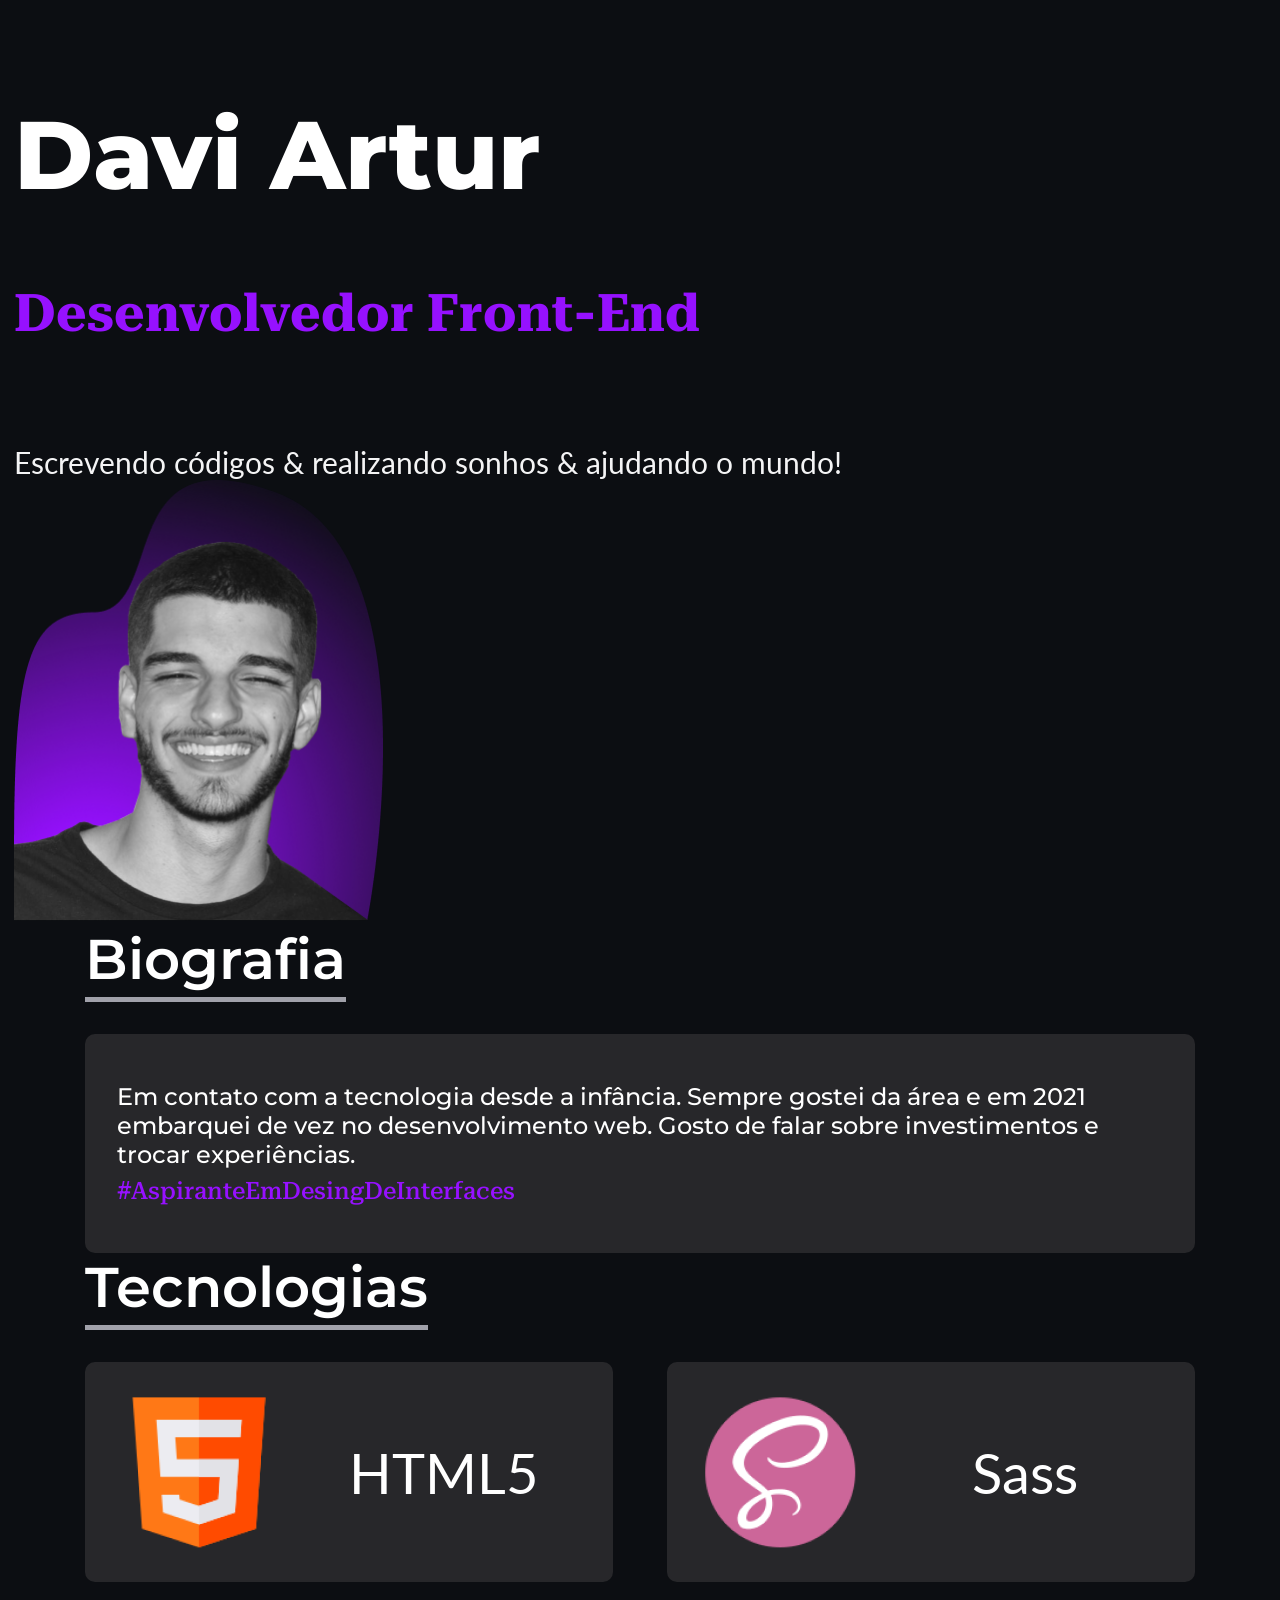
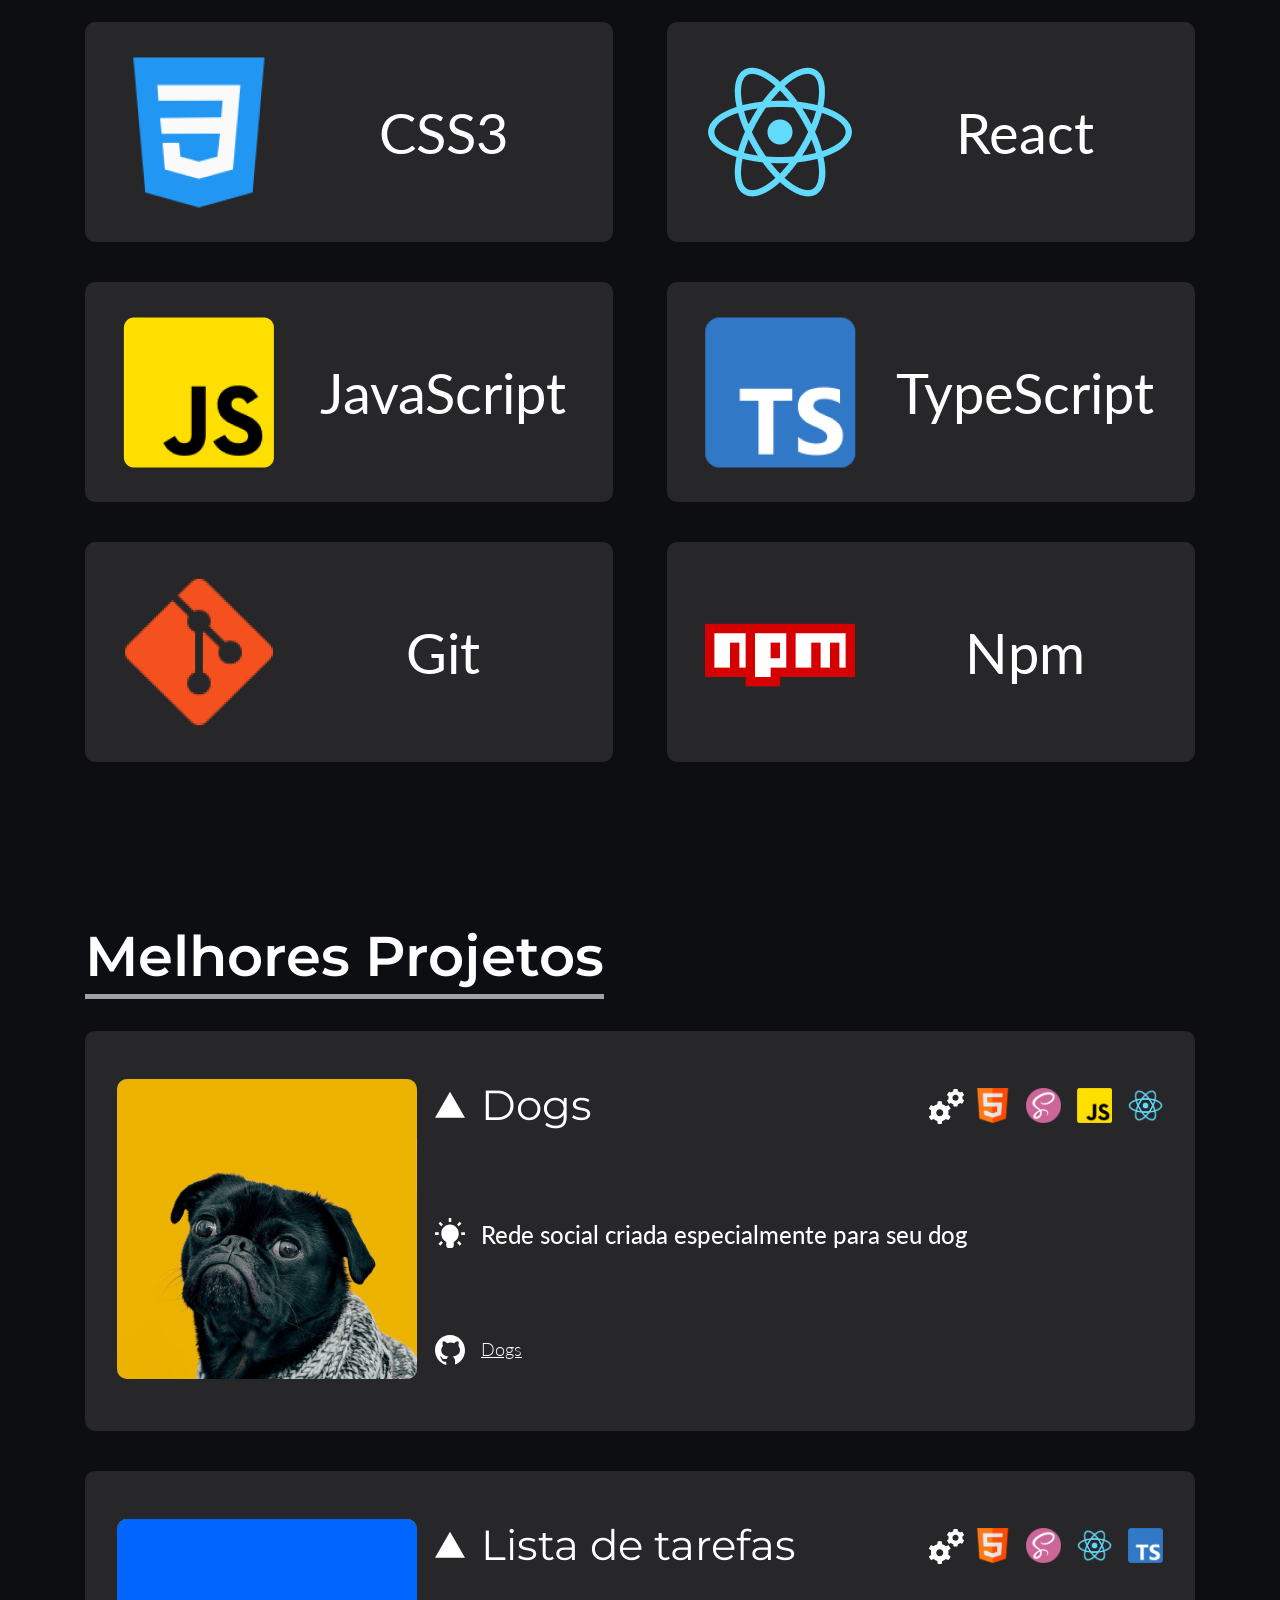
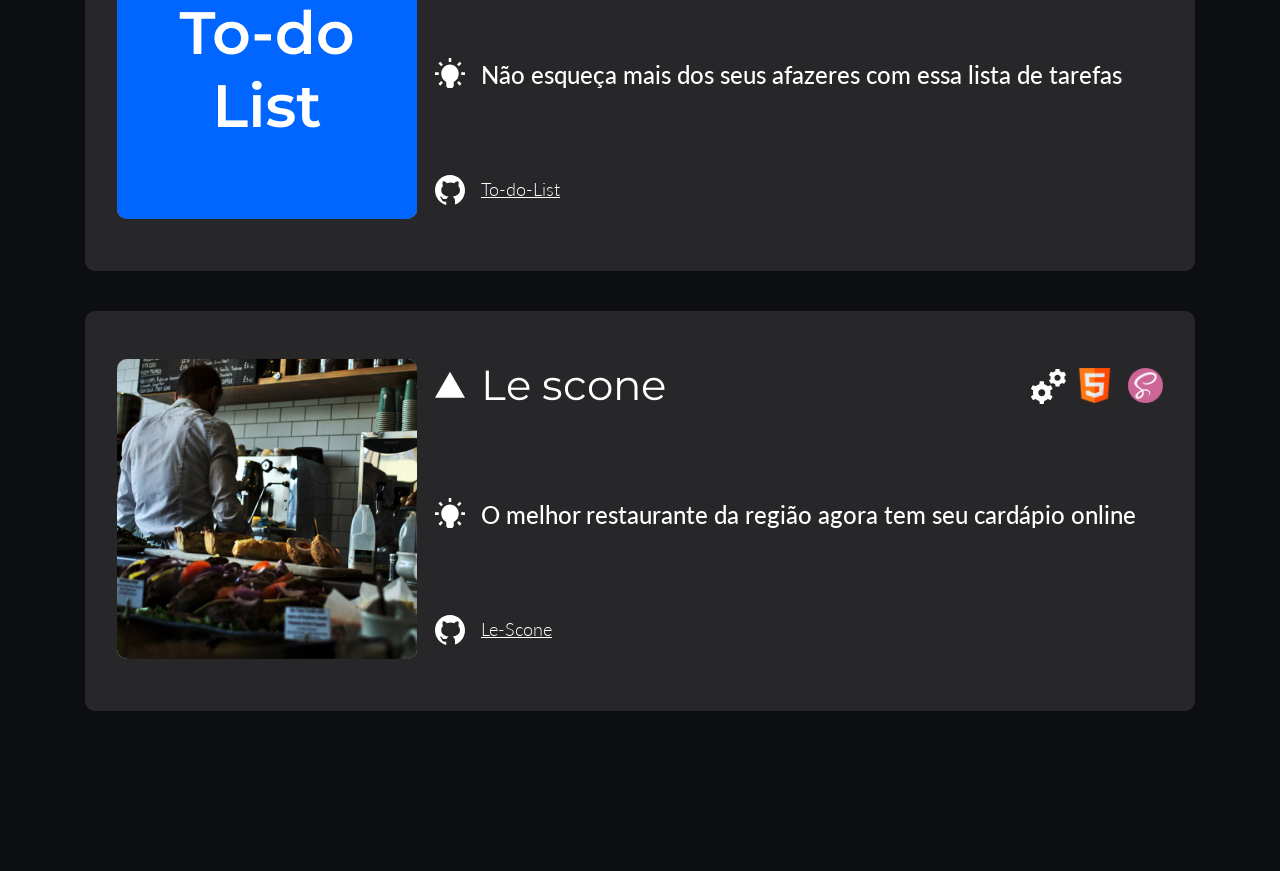
==== index.html @ c78d2d14 "styles.css" ====
<!DOCTYPE html>
<html lang="pt-br">

<head>
  <meta charset="UTF-8">
  <meta http-equiv="X-UA-Compatible" content="IE=edge">
  <meta name="viewport" content="width=device-width, initial-scale=1.0">
  <link rel="stylesheet" href="./sass/styles.css">
  <title>Davi Artur</title>
</head>

<body>
  <header>
    <section class="header__containerIntroduction" tabindex="1">
      <h1>Davi Artur</h1>
      <h2>Desenvolvedor Front-End</h2>
      <p>Escrevendo códigos & realizando sonhos & ajudando o mundo!</p>
    </section>

    <section class="header__photoDavi">
      <img src="./assets/fotoDavi.png" alt="Foto do Davi sorrindo, parece estar feliz.">
    </section>
  </header>

  <main>
    <section tabindex="1" class="biography__container">
      <h3 class="subtitle">Biografia</h3>

      <section class="biography__subContainer">
        <p>Em contato com a tecnologia desde a infância. Sempre gostei da área e em 2021 embarquei de vez no desenvolvimento web. Gosto de falar sobre investimentos e trocar experiências.</p>
        <strong>AspiranteEmDesingDeInterfaces</strong>
      </section>

    </section>

    <section class="technology__container">
      <h3 class="subtitle">Tecnologias</h3>

      <section class="tecnology__subContainer">
        <div class="technology__containerTechnology">
          <img src="assets/logosTecnologia/logoHtml.png" alt="">
          <p>HTML5</p>
        </div>

        <div class="technology__containerTechnology">
          <img src="assets/logosTecnologia/logoSass.png" alt="">
          <p>Sass</p>
        </div>

        <div class="technology__containerTechnology">
          <img src="assets/logosTecnologia/logoCss.png" alt="">
          <p>CSS3</p>
        </div>

        <div class="technology__containerTechnology">
          <img src="assets/logosTecnologia/logoReact.png" alt="">
          <p>React</p>
        </div>

        <div class="technology__containerTechnology">
          <img src="assets/logosTecnologia/logoJavaScript.png" alt="">
          <p>JavaScript</p>
        </div>

        <div class="technology__containerTechnology">
          <img src="assets/logosTecnologia/logoTypeScript.png" alt="">
          <p>TypeScript</p>
        </div>

        <div class="technology__containerTechnology">
          <img src="assets/logosTecnologia/logoGit.png" alt="">
          <p>Git</p>
        </div>

        <div class="technology__containerTechnology">
          <img src="assets/logosTecnologia/logoNpm.png" alt="">
          <p>Npm</p>
        </div>
      </section>
    </section>

    <section class="projects__container">
      <h3 class="subtitle">Melhores Projetos</h3>

      <section class="projects__subcontainer">
        <section class="projects__containerData">
          <div>
            <img src="assets/logosProjects/logoDogs.jpg" alt="Foto de um cachorro preto com uma roupa para o frio">
          </div>
          
          <section class="projects__containerInfo">
            
            <div class="projects__containerTitle_Gears">
              <h4 class="projects__subtitle">Dogs</h4>
              <div class="projects__projectsIcons position">
                <p> </p>
                <img src="./assets/logosTecnologia/logoHtml.png" alt="Logo do HTML5" class="position">
                <img src="./assets/logosTecnologia/logoSass.png" alt="Logo do Sass">
                <img src="./assets/logosTecnologia/logoJavaScript.png" alt="Logo do JavaScript">
                <img src="./assets/logosTecnologia/logoReact.png" alt="Logo do React">
              </div>
            </div>

            <p class="projects__ideia">Rede social criada especialmente para seu dog</p>

            <a href="" class="projects__gitLInk">Dogs</a>
          </section>
        </section>

        <section class="projects__containerData">
          <div>
            <img src="assets/logosProjects/LogoToDo.jpg" alt="">
          </div>
          
          <section class="projects__containerInfo">

              <div class="projects__containerTitle_Gears">
                <h4 class="projects__subtitle">Lista de tarefas</h4>
                <div class="projects__projectsIcons position">
                  <p> </p>
                  <img src="./assets/logosTecnologia/logoHtml.png" alt="Logo do HTML5" class="position">
                  <img src="./assets/logosTecnologia/logoSass.png" alt="Logo do Sass">
                  <img src="./assets/logosTecnologia/logoReact.png" alt="Logo do React">
                  <img src="./assets/logosTecnologia/logoTypeScript.png" alt="Logo do TypeScript">
                </div>
              </div>

              <p class="projects__ideia">Não esqueça mais dos seus afazeres com essa lista de tarefas</p>

              <a href="" class="projects__gitLInk">To-do-List</a>
            </section>
          </section>

          <section class="projects__containerData">
            <div>
              <img src="assets/logosProjects/logoLeScone.jpg" alt="Foto de um cachorro preto com uma roupa para o frio">
            </div>
            
            <section class="projects__containerInfo">
              
              <div class="projects__containerTitle_Gears">
                <h4 class="projects__subtitle">Le scone</h4>
                <div class="projects__projectsIcons position">
                  <p> </p>
                  <img src="./assets/logosTecnologia/logoHtml.png" alt="Logo do HTML5">
                  <img src="./assets/logosTecnologia/logoSass.png" alt="Logo do Sass">
                </div>
              </div>
  
              <p class="projects__ideia">O melhor restaurante da região agora tem seu cardápio online</p>
  
              <a href="" class="projects__gitLInk">Le-Scone</a>
            </section>
          </section>
        </section>
      </section>
    </section>
  </main>

  <footer>
    
  </footer>
</body>

</html>
---- sass/styles.css ----
@import './reset.css';
@import url("https://fonts.googleapis.com/css2?family=Lato:wght@400&family=Montserrat:ital,wght@0,400;0,500;0,600;0,900;1,500&family=Roboto+Serif:ital,opsz,wght@1,8..144,500&display=swap");
.technology__containerTechnology, .projects__containerData, .biography__subContainer {
  background-color: #27272A;
  border-radius: 10px;
  color: #fff;
}

.subtitle {
  display: inline-flex;
  border-bottom: 5px solid #A1A1AA;
  font-family: "Montserrat", sans-serif;
  font-weight: 600;
  font-size: 3.5rem;
  margin-bottom: 2rem;
  padding-bottom: 0.25rem;
}
@media only screen and (max-width: 480px) {
  .subtitle {
    font-size: 2rem;
  }
}

body {
  background: #0C0E12;
}

header {
  display: black;
  justify-content: space-between;
  margin: auto;
  margin-top: 6rem;
  max-width: 78.25rem;
  min-height: 70vh;
}
header .header__containerIntroduction h1 {
  font-size: 96px;
  font-family: "Montserrat", sans-serif;
  font-weight: 800;
  margin-top: 4rem;
}
@media only screen and (max-width: 980px) {
  header .header__containerIntroduction h1 {
    font-size: 84px;
  }
}
@media only screen and (max-width: 640px) {
  header .header__containerIntroduction h1 {
    font-size: 68px;
  }
}
@media only screen and (max-width: 480px) {
  header .header__containerIntroduction h1 {
    font-size: 48px;
  }
}
header .header__containerIntroduction h2 {
  color: #9611FF;
  font-family: "Roboto Serif", serif;
  font-size: 52px;
  margin-top: 4.375rem;
}
@media only screen and (max-width: 980px) {
  header .header__containerIntroduction h2 {
    font-size: 46px;
  }
}
@media only screen and (max-width: 640px) {
  header .header__containerIntroduction h2 {
    font-size: 34px;
  }
}
@media only screen and (max-width: 480px) {
  header .header__containerIntroduction h2 {
    font-size: 24px;
  }
}
header .header__containerIntroduction p {
  color: #F4F4F5;
  font-family: "Lato", sans-serif;
  font-size: 30px;
  margin-top: 6.25rem;
}
@media only screen and (max-width: 980px) {
  header .header__containerIntroduction p {
    font-size: 26px;
  }
}
@media only screen and (max-width: 480px) {
  header .header__containerIntroduction p {
    display: none;
  }
}
header .header__photoDavi img {
  max-height: 441.05px;
  max-width: 370px;
}
@media only screen and (max-width: 480px) {
  header .header__photoDavi img {
    width: 80%;
  }
}

main {
  display: flex;
  flex-flow: column wrap;
  margin: auto;
  max-width: 1110px;
}
@media only screen and (max-width: 480px) {
  main .biography__container {
    align-items: center;
    display: flex;
    flex-flow: column nowrap;
    justify-content: center;
    width: 100%;
  }
}
main .biography__subContainer {
  padding: 3rem 2rem;
  margin-bottom: 7.5rem;
  width: 100%;
  margin: 0;
}
@media only screen and (max-width: 980px) {
  main .biography__subContainer {
    width: 20rem;
    padding: 1rem 1rem;
  }
}
@media only screen and (max-width: 480px) {
  main .biography__subContainer {
    margin-bottom: 40px;
    width: 80%;
  }
}
main .biography__subContainer p {
  font-family: "Montserrat", sans-serif;
  font-weight: 500;
  font-size: 1.5rem;
  padding-bottom: 0.5rem;
}
@media only screen and (max-width: 980px) {
  main .biography__subContainer p {
    word-break: keep-all;
    font-size: 1.3rem;
  }
}
@media only screen and (max-width: 640px) {
  main .biography__subContainer p {
    font-size: 1rem;
  }
}
main .biography__subContainer strong {
  color: #9611FF;
  font-family: "Roboto Serif", serif;
  font-size: 1.5rem;
  font-weight: 500;
}
main .biography__subContainer strong::before {
  content: "#";
}
@media only screen and (max-width: 980px) {
  main .biography__subContainer strong {
    font-size: 1.3rem;
  }
}
@media only screen and (max-width: 640px) {
  main .biography__subContainer strong {
    font-size: 1rem;
  }
}
@media only screen and (max-width: 480px) {
  main .biography__subContainer strong {
    font-size: 12px;
  }
}
main .technology__container {
  margin-bottom: 7.5rem;
}
main .technology__container h3 {
  display: inline-flex;
}
@media only screen and (max-width: 1100px) {
  main .technology__container {
    text-align: center;
  }
}
@media only screen and (max-width: 480px) {
  main .technology__container {
    width: 100%;
  }
}
main .tecnology__subContainer {
  display: flex;
  flex-flow: row wrap;
  justify-content: space-between;
  text-align: center;
}
@media only screen and (max-width: 1100px) {
  main .tecnology__subContainer {
    align-items: center;
    display: flex;
    flex-flow: column nowrap;
    justify-content: center;
    text-align: center;
  }
}
main .tecnology__subContainer div {
  align-items: center;
  display: flex;
  flex-flow: row nowrap;
  height: 13.75rem;
  justify-content: space-evenly;
  margin-bottom: 2.5rem;
  max-width: 33rem;
  width: 50%;
}
@media only screen and (max-width: 980px) {
  main .tecnology__subContainer div {
    width: 80%;
  }
}
@media only screen and (max-width: 640px) {
  main .tecnology__subContainer div {
    font-size: 34px;
  }
}
@media only screen and (max-width: 480px) {
  main .tecnology__subContainer div {
    flex-flow: column nowrap;
  }
}
@media only screen and (max-width: 640px) {
  main .tecnology__subContainer div img {
    padding-bottom: 0.5rem;
    width: 120px;
  }
}
main .tecnology__subContainer div p {
  font-family: "Lato", sans-serif;
  font-size: 3.5rem;
  font-weight: 400;
  width: 50%;
}
@media only screen and (max-width: 980px) {
  main .tecnology__subContainer div p {
    width: auto;
    font-size: 46px;
  }
}
@media only screen and (max-width: 640px) {
  main .tecnology__subContainer div p {
    font-size: 34px;
  }
}
@media only screen and (max-width: 480px) {
  main .tecnology__subContainer div p {
    font-size: 26px;
  }
}
main .tecnology__subContainer div:nth-child(odd) {
  margin-right: 1rem;
}
@media only screen and (max-width: 1100px) {
  main .tecnology__subContainer div:nth-child(odd) {
    margin-right: 0;
  }
}

.projects__container {
  margin-bottom: 7.5rem;
}
@media only screen and (max-width: 1100px) {
  .projects__container {
    display: none;
  }
}
@media only screen and (max-width: 480px) {
  .projects__container {
    display: none;
  }
}
@media only screen and (max-width: 980px) {
  .projects__container {
    text-align: center;
    padding: 0 1rem;
  }
}

.projects__containerData {
  display: flex;
  margin-bottom: 2.5rem;
  padding: 3rem 2rem;
}
.projects__containerData img {
  border-radius: 10px;
}
.projects__containerData .projects__containerInfo {
  align-items: left;
  display: flex;
  flex-flow: column nowrap;
  justify-content: space-between;
  padding: 0 0 1.2rem 0;
  max-height: 300px;
}
.projects__containerData .projects__containerInfo .projects__containerTitle_Gears {
  align-items: center;
  display: flex;
  flex-flow: row nowrap;
  justify-content: space-between;
}
@media only screen and (max-width: 980px) {
  .projects__containerData .projects__containerInfo .projects__containerTitle_Gears {
    align-items: flex-start;
    flex-flow: column nowrap;
  }
}
.projects__containerData .projects__containerInfo .projects__projectsIcons {
  display: flex;
  align-items: center;
}
.projects__containerData section {
  margin-left: 3rem;
  width: 100%;
}
.projects__containerData section h4 {
  font-family: "Montserrat", sans-serif;
  font-weight: 400;
  font-size: 2.65rem;
  padding-left: 1rem;
  position: relative;
}
@media only screen and (max-width: 980px) {
  .projects__containerData section h4 {
    padding-bottom: 1.2rem;
  }
}
.projects__containerData section h4::before {
  content: "";
  background-image: url("../assets/icons/Polygon.svg");
  height: 30px;
  left: -30px;
  position: absolute;
  top: 11px;
  width: 30px;
  z-index: 20;
}
.projects__containerData section .projects__projectsIcons {
  position: relative;
}
.projects__containerData section .projects__projectsIcons img {
  border-radius: 0;
  margin-left: 1rem;
  width: 35px;
}
.projects__containerData section .projects__ideia {
  font-family: "Lato", sans-serif;
  font-size: 1.5rem;
  font-weight: 500;
  padding-left: 1rem;
  position: relative;
}
.projects__containerData section .projects__ideia::after {
  content: "";
  background-image: url("../assets/icons/Lampada.svg");
  height: 30px;
  left: -30px;
  position: absolute;
  top: -2px;
  width: 30px;
  z-index: 20;
}
.projects__containerData section .projects__gitLInk {
  font-family: "Lato", sans-serif;
  font-size: 1.1rem;
  font-weight: 300;
  padding-left: 1rem;
  position: relative;
}
.projects__containerData section .projects__gitLInk::after {
  content: "";
  background-image: url("../assets/icons/GitHUb.svg");
  height: 30px;
  left: -30px;
  position: absolute;
  top: -4px;
  width: 30px;
  z-index: 20;
}

.position {
  position: relative;
}
.position ::after {
  content: "";
  background-image: url("../assets/icons/Engrenagem.svg");
  height: 35px;
  left: -30px;
  position: absolute;
  top: 1px;
  width: 35px;
  z-index: 20;
}

footer {
  display: none;
  background-color: #27272A;
  height: 12rem;
  width: 100%;
}

/*# sourceMappingURL=styles.css.map */
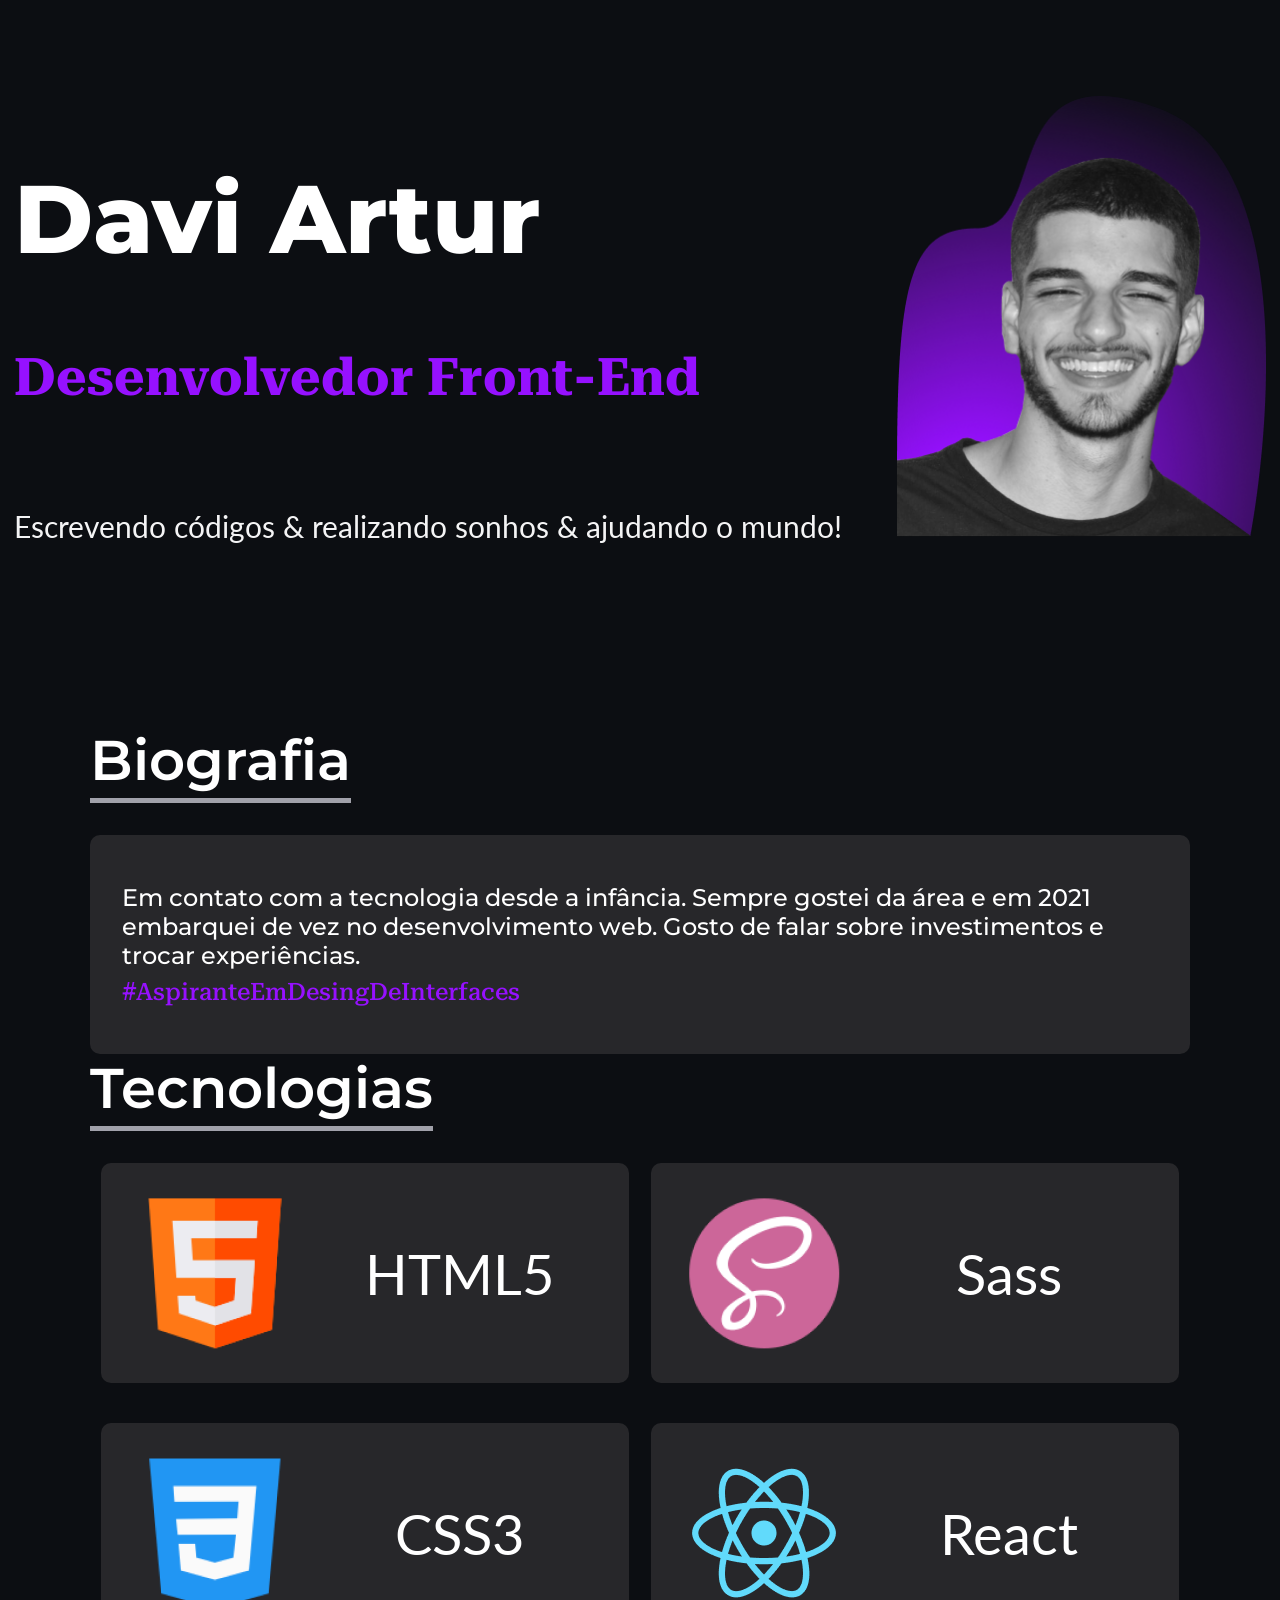
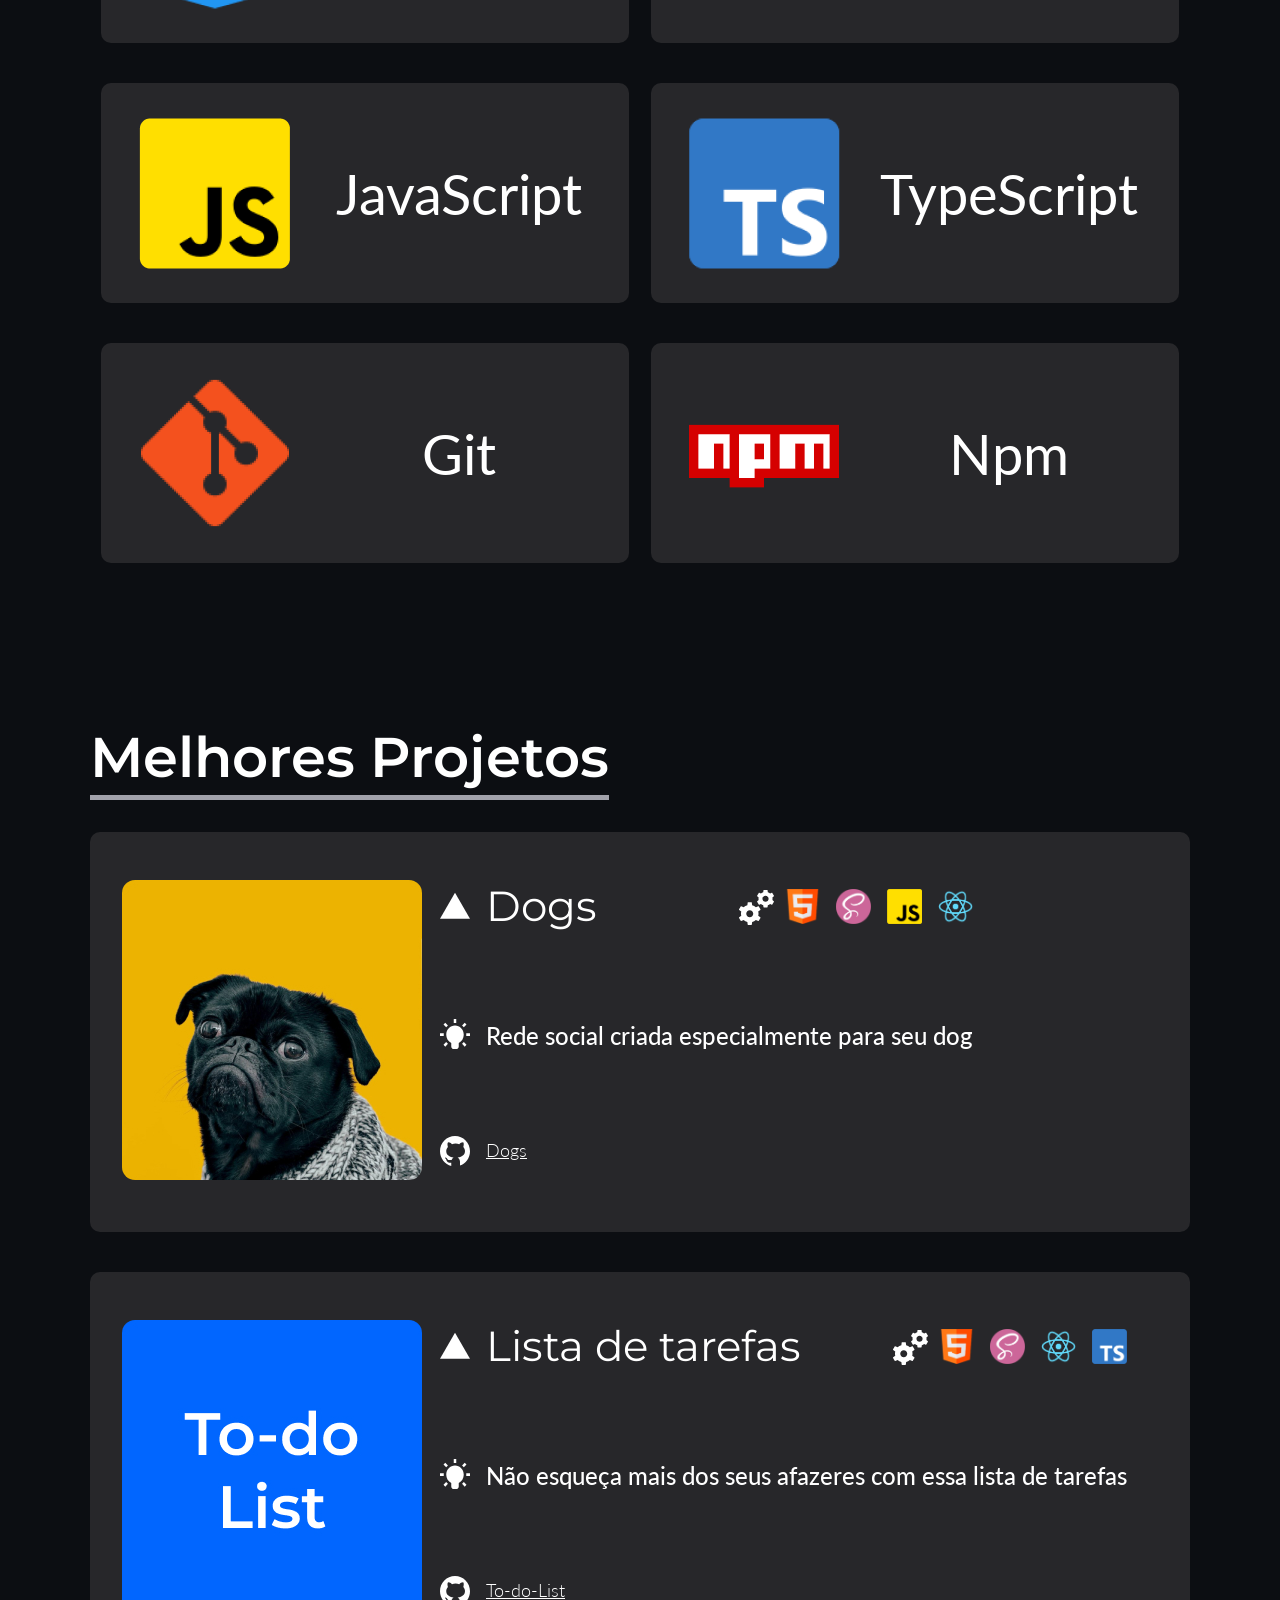
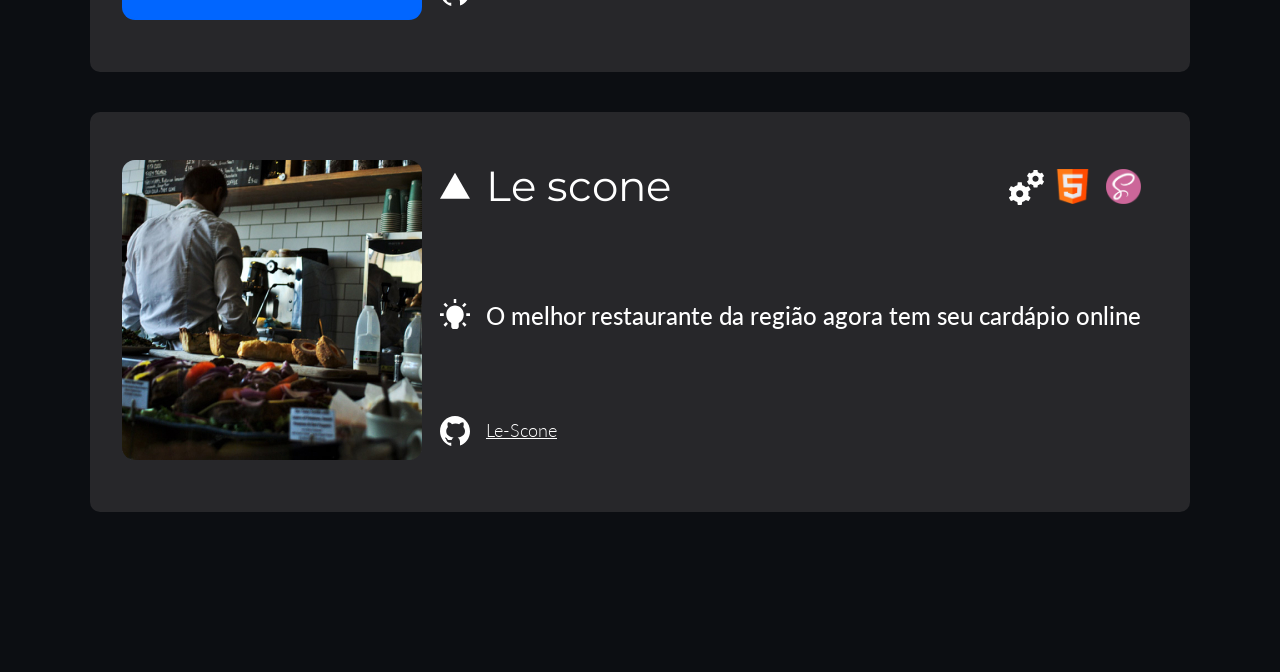
==== commit 8084cf37: "styles.css" ====
--- a/index.html
+++ b/index.html
@@ -85,7 +85,7 @@
       <section class="projects__subcontainer">
         <section class="projects__containerData">
           <div>
-            <img src="assets/logosProjects/logoDogs.jpg" alt="Foto de um cachorro preto com uma roupa para o frio">
+            <img src="assets/logosProjects/logoDogs.jpg" alt="Foto de um cachorro preto com uma roupa para o frio" class="projects__photoProject">
           </div>
           
           <section class="projects__containerInfo">
@@ -101,6 +101,14 @@
               </div>
             </div>
 
+            <div class="projects__projectsIconsMedia position">
+              <p> </p>
+              <img src="./assets/logosTecnologia/logoHtml.png" alt="Logo do HTML5" class="position">
+              <img src="./assets/logosTecnologia/logoSass.png" alt="Logo do Sass">
+              <img src="./assets/logosTecnologia/logoJavaScript.png" alt="Logo do JavaScript">
+              <img src="./assets/logosTecnologia/logoReact.png" alt="Logo do React">
+            </div>
+
             <p class="projects__ideia">Rede social criada especialmente para seu dog</p>
 
             <a href="" class="projects__gitLInk">Dogs</a>
@@ -109,7 +117,7 @@
 
         <section class="projects__containerData">
           <div>
-            <img src="assets/logosProjects/LogoToDo.jpg" alt="">
+            <img src="assets/logosProjects/LogoToDo.jpg" class="projects__photoProject" alt="">
           </div>
           
           <section class="projects__containerInfo">
@@ -125,6 +133,14 @@
                 </div>
               </div>
 
+              <div class="projects__projectsIconsMedia position">
+                <p> </p>
+                <img src="./assets/logosTecnologia/logoHtml.png" alt="Logo do HTML5" class="position">
+                <img src="./assets/logosTecnologia/logoSass.png" alt="Logo do Sass">
+                <img src="./assets/logosTecnologia/logoReact.png" alt="Logo do React">
+                <img src="./assets/logosTecnologia/logoTypeScript.png" alt="Logo do TypeScript">
+              </div>
+
               <p class="projects__ideia">Não esqueça mais dos seus afazeres com essa lista de tarefas</p>
 
               <a href="" class="projects__gitLInk">To-do-List</a>
@@ -133,7 +149,7 @@
 
           <section class="projects__containerData">
             <div>
-              <img src="assets/logosProjects/logoLeScone.jpg" alt="Foto de um cachorro preto com uma roupa para o frio">
+              <img src="assets/logosProjects/logoLeScone.jpg" alt="Foto de um cachorro preto com uma roupa para o frio" class="projects__photoProject">
             </div>
             
             <section class="projects__containerInfo">
@@ -145,6 +161,12 @@
                   <img src="./assets/logosTecnologia/logoHtml.png" alt="Logo do HTML5">
                   <img src="./assets/logosTecnologia/logoSass.png" alt="Logo do Sass">
                 </div>
+              </div>
+
+              <div class="projects__projectsIconsMedia position">
+                <p> </p>
+                <img src="./assets/logosTecnologia/logoHtml.png" alt="Logo do HTML5">
+                <img src="./assets/logosTecnologia/logoSass.png" alt="Logo do Sass">
               </div>
   
               <p class="projects__ideia">O melhor restaurante da região agora tem seu cardápio online</p>
--- a/sass/styles.css
+++ b/sass/styles.css
@@ -15,7 +15,7 @@
   margin-bottom: 2rem;
   padding-bottom: 0.25rem;
 }
-@media only screen and (max-width: 480px) {
+@media only screen and (max-width: 490px) {
   .subtitle {
     font-size: 2rem;
   }
@@ -26,7 +26,7 @@
 }
 
 header {
-  display: black;
+  display: flex;
   justify-content: space-between;
   margin: auto;
   margin-top: 6rem;
@@ -49,7 +49,7 @@
     font-size: 68px;
   }
 }
-@media only screen and (max-width: 480px) {
+@media only screen and (max-width: 490px) {
   header .header__containerIntroduction h1 {
     font-size: 48px;
   }
@@ -70,7 +70,7 @@
     font-size: 34px;
   }
 }
-@media only screen and (max-width: 480px) {
+@media only screen and (max-width: 490px) {
   header .header__containerIntroduction h2 {
     font-size: 24px;
   }
@@ -86,7 +86,7 @@
     font-size: 26px;
   }
 }
-@media only screen and (max-width: 480px) {
+@media only screen and (max-width: 490px) {
   header .header__containerIntroduction p {
     display: none;
   }
@@ -95,9 +95,9 @@
   max-height: 441.05px;
   max-width: 370px;
 }
-@media only screen and (max-width: 480px) {
+@media only screen and (max-width: 490px) {
   header .header__photoDavi img {
-    width: 80%;
+    width: 90%;
   }
 }
 
@@ -105,9 +105,17 @@
   display: flex;
   flex-flow: column wrap;
   margin: auto;
-  max-width: 1110px;
-}
-@media only screen and (max-width: 480px) {
+  max-width: 1100px;
+}
+@media only screen and (max-width: 980px) {
+  main .biography__container {
+    display: flex;
+    align-items: center;
+    flex-flow: column nowrap;
+    justify-content: center;
+  }
+}
+@media only screen and (max-width: 490px) {
   main .biography__container {
     align-items: center;
     display: flex;
@@ -122,13 +130,12 @@
   width: 100%;
   margin: 0;
 }
-@media only screen and (max-width: 980px) {
+@media only screen and (max-width: 1100px) {
   main .biography__subContainer {
-    width: 20rem;
     padding: 1rem 1rem;
   }
 }
-@media only screen and (max-width: 480px) {
+@media only screen and (max-width: 490px) {
   main .biography__subContainer {
     margin-bottom: 40px;
     width: 80%;
@@ -170,7 +177,7 @@
     font-size: 1rem;
   }
 }
-@media only screen and (max-width: 480px) {
+@media only screen and (max-width: 490px) {
   main .biography__subContainer strong {
     font-size: 12px;
   }
@@ -186,22 +193,26 @@
     text-align: center;
   }
 }
-@media only screen and (max-width: 480px) {
+@media only screen and (max-width: 490px) {
   main .technology__container {
+    margin-bottom: 3rem;
     width: 100%;
   }
 }
 main .tecnology__subContainer {
-  display: flex;
+  display: grid;
+  grid-template-columns: 1fr 1fr;
   flex-flow: row wrap;
   justify-content: space-between;
+  place-items: center;
   text-align: center;
 }
-@media only screen and (max-width: 1100px) {
+@media only screen and (max-width: 640px) {
   main .tecnology__subContainer {
     align-items: center;
     display: flex;
     flex-flow: column nowrap;
+    gap: 1rem;
     justify-content: center;
     text-align: center;
   }
@@ -214,10 +225,16 @@
   justify-content: space-evenly;
   margin-bottom: 2.5rem;
   max-width: 33rem;
-  width: 50%;
-}
-@media only screen and (max-width: 980px) {
+  width: 100%;
+}
+@media only screen and (max-width: 1100px) {
   main .tecnology__subContainer div {
+    width: 90%;
+  }
+}
+@media only screen and (max-width: 980px) {
+  main .tecnology__subContainer div {
+    flex-flow: column nowrap;
     width: 80%;
   }
 }
@@ -226,9 +243,18 @@
     font-size: 34px;
   }
 }
-@media only screen and (max-width: 480px) {
+@media only screen and (max-width: 490px) {
   main .tecnology__subContainer div {
     flex-flow: column nowrap;
+  }
+}
+main .tecnology__subContainer div img {
+  max-width: 300px;
+}
+@media only screen and (max-width: 980px) {
+  main .tecnology__subContainer div img {
+    max-width: 200px;
+    width: 40%;
   }
 }
 @media only screen and (max-width: 640px) {
@@ -246,7 +272,7 @@
 @media only screen and (max-width: 980px) {
   main .tecnology__subContainer div p {
     width: auto;
-    font-size: 46px;
+    font-size: 42px;
   }
 }
 @media only screen and (max-width: 640px) {
@@ -254,13 +280,10 @@
     font-size: 34px;
   }
 }
-@media only screen and (max-width: 480px) {
+@media only screen and (max-width: 490px) {
   main .tecnology__subContainer div p {
     font-size: 26px;
   }
-}
-main .tecnology__subContainer div:nth-child(odd) {
-  margin-right: 1rem;
 }
 @media only screen and (max-width: 1100px) {
   main .tecnology__subContainer div:nth-child(odd) {
@@ -271,38 +294,88 @@
 .projects__container {
   margin-bottom: 7.5rem;
 }
-@media only screen and (max-width: 1100px) {
-  .projects__container {
-    display: none;
-  }
-}
-@media only screen and (max-width: 480px) {
-  .projects__container {
-    display: none;
-  }
-}
 @media only screen and (max-width: 980px) {
   .projects__container {
     text-align: center;
     padding: 0 1rem;
   }
 }
+@media only screen and (max-width: 490px) {
+  .projects__container {
+    width: 100%;
+  }
+}
 
 .projects__containerData {
   display: flex;
   margin-bottom: 2.5rem;
   padding: 3rem 2rem;
 }
+@media only screen and (max-width: 980px) {
+  .projects__containerData {
+    padding: 1rem 1rem;
+  }
+}
+@media only screen and (max-width: 640px) {
+  .projects__containerData {
+    flex-wrap: wrap;
+  }
+}
+@media only screen and (max-width: 490px) {
+  .projects__containerData {
+    padding: 1rem 1rem;
+    flex-flow: column nowrap;
+    margin: 0 auto 2.5rem auto;
+    width: 90%;
+  }
+}
+@media only screen and (max-width: 640px) {
+  .projects__containerData div {
+    width: 100%;
+  }
+}
+.projects__containerData div .projects__photoProject {
+  margin: auto;
+  min-width: 100px;
+}
+@media only screen and (max-width: 640px) {
+  .projects__containerData div .projects__photoProject {
+    width: 90%;
+  }
+}
+@media only screen and (max-width: 490px) {
+  .projects__containerData div .projects__photoProject {
+    width: 100%;
+  }
+}
 .projects__containerData img {
-  border-radius: 10px;
+  border-radius: 13px;
+}
+@media only screen and (max-width: 980px) {
+  .projects__containerData img {
+    width: 100%;
+  }
 }
 .projects__containerData .projects__containerInfo {
   align-items: left;
   display: flex;
   flex-flow: column nowrap;
   justify-content: space-between;
-  padding: 0 0 1.2rem 0;
+  padding-bottom: 1.2rem;
   max-height: 300px;
+  margin-left: 3rem;
+}
+@media only screen and (max-width: 640px) {
+  .projects__containerData .projects__containerInfo {
+    gap: 30px;
+  }
+}
+@media only screen and (max-width: 490px) {
+  .projects__containerData .projects__containerInfo {
+    gap: 30px;
+    margin-left: 2rem;
+    padding-bottom: 0.6rem;
+  }
 }
 .projects__containerData .projects__containerInfo .projects__containerTitle_Gears {
   align-items: center;
@@ -310,19 +383,38 @@
   flex-flow: row nowrap;
   justify-content: space-between;
 }
-@media only screen and (max-width: 980px) {
+@media only screen and (max-width: 640px) {
   .projects__containerData .projects__containerInfo .projects__containerTitle_Gears {
     align-items: flex-start;
     flex-flow: column nowrap;
   }
 }
+@media only screen and (max-width: 490px) {
+  .projects__containerData .projects__containerInfo .projects__containerTitle_Gears {
+    padding-top: 5px;
+  }
+}
+.projects__containerData .projects__containerInfo .projects__containerTitle_Gears h4 {
+  white-space: nowrap;
+}
+@media only screen and (max-width: 980px) {
+  .projects__containerData .projects__containerInfo .projects__containerTitle_Gears h4 {
+    font-size: 2.4rem;
+  }
+}
+@media only screen and (max-width: 490px) {
+  .projects__containerData .projects__containerInfo .projects__containerTitle_Gears h4 {
+    font-size: 2rem;
+  }
+}
 .projects__containerData .projects__containerInfo .projects__projectsIcons {
   display: flex;
   align-items: center;
 }
-.projects__containerData section {
-  margin-left: 3rem;
-  width: 100%;
+@media only screen and (max-width: 980px) {
+  .projects__containerData .projects__containerInfo .projects__projectsIcons {
+    display: none;
+  }
 }
 .projects__containerData section h4 {
   font-family: "Montserrat", sans-serif;
@@ -330,11 +422,6 @@
   font-size: 2.65rem;
   padding-left: 1rem;
   position: relative;
-}
-@media only screen and (max-width: 980px) {
-  .projects__containerData section h4 {
-    padding-bottom: 1.2rem;
-  }
 }
 .projects__containerData section h4::before {
   content: "";
@@ -346,8 +433,23 @@
   width: 30px;
   z-index: 20;
 }
-.projects__containerData section .projects__projectsIcons {
-  position: relative;
+@media only screen and (max-width: 490px) {
+  .projects__containerData section h4::before {
+    top: 5px;
+  }
+}
+.projects__containerData section .projects__projectsIconsMedia {
+  display: none;
+}
+@media only screen and (max-width: 980px) {
+  .projects__containerData section .projects__projectsIconsMedia {
+    display: flex;
+  }
+  .projects__containerData section .projects__projectsIconsMedia img {
+    border-radius: 0;
+    margin-left: 1rem;
+    width: 35px;
+  }
 }
 .projects__containerData section .projects__projectsIcons img {
   border-radius: 0;
@@ -360,6 +462,17 @@
   font-weight: 500;
   padding-left: 1rem;
   position: relative;
+}
+@media only screen and (max-width: 980px) {
+  .projects__containerData section .projects__ideia {
+    font-size: 1.1rem;
+    text-align: start;
+  }
+}
+@media only screen and (max-width: 490px) {
+  .projects__containerData section .projects__ideia {
+    word-break: keep-all;
+  }
 }
 .projects__containerData section .projects__ideia::after {
   content: "";
@@ -388,6 +501,11 @@
   width: 30px;
   z-index: 20;
 }
+@media only screen and (max-width: 980px) {
+  .projects__containerData section .projects__gitLInk {
+    text-align: start;
+  }
+}
 
 .position {
   position: relative;
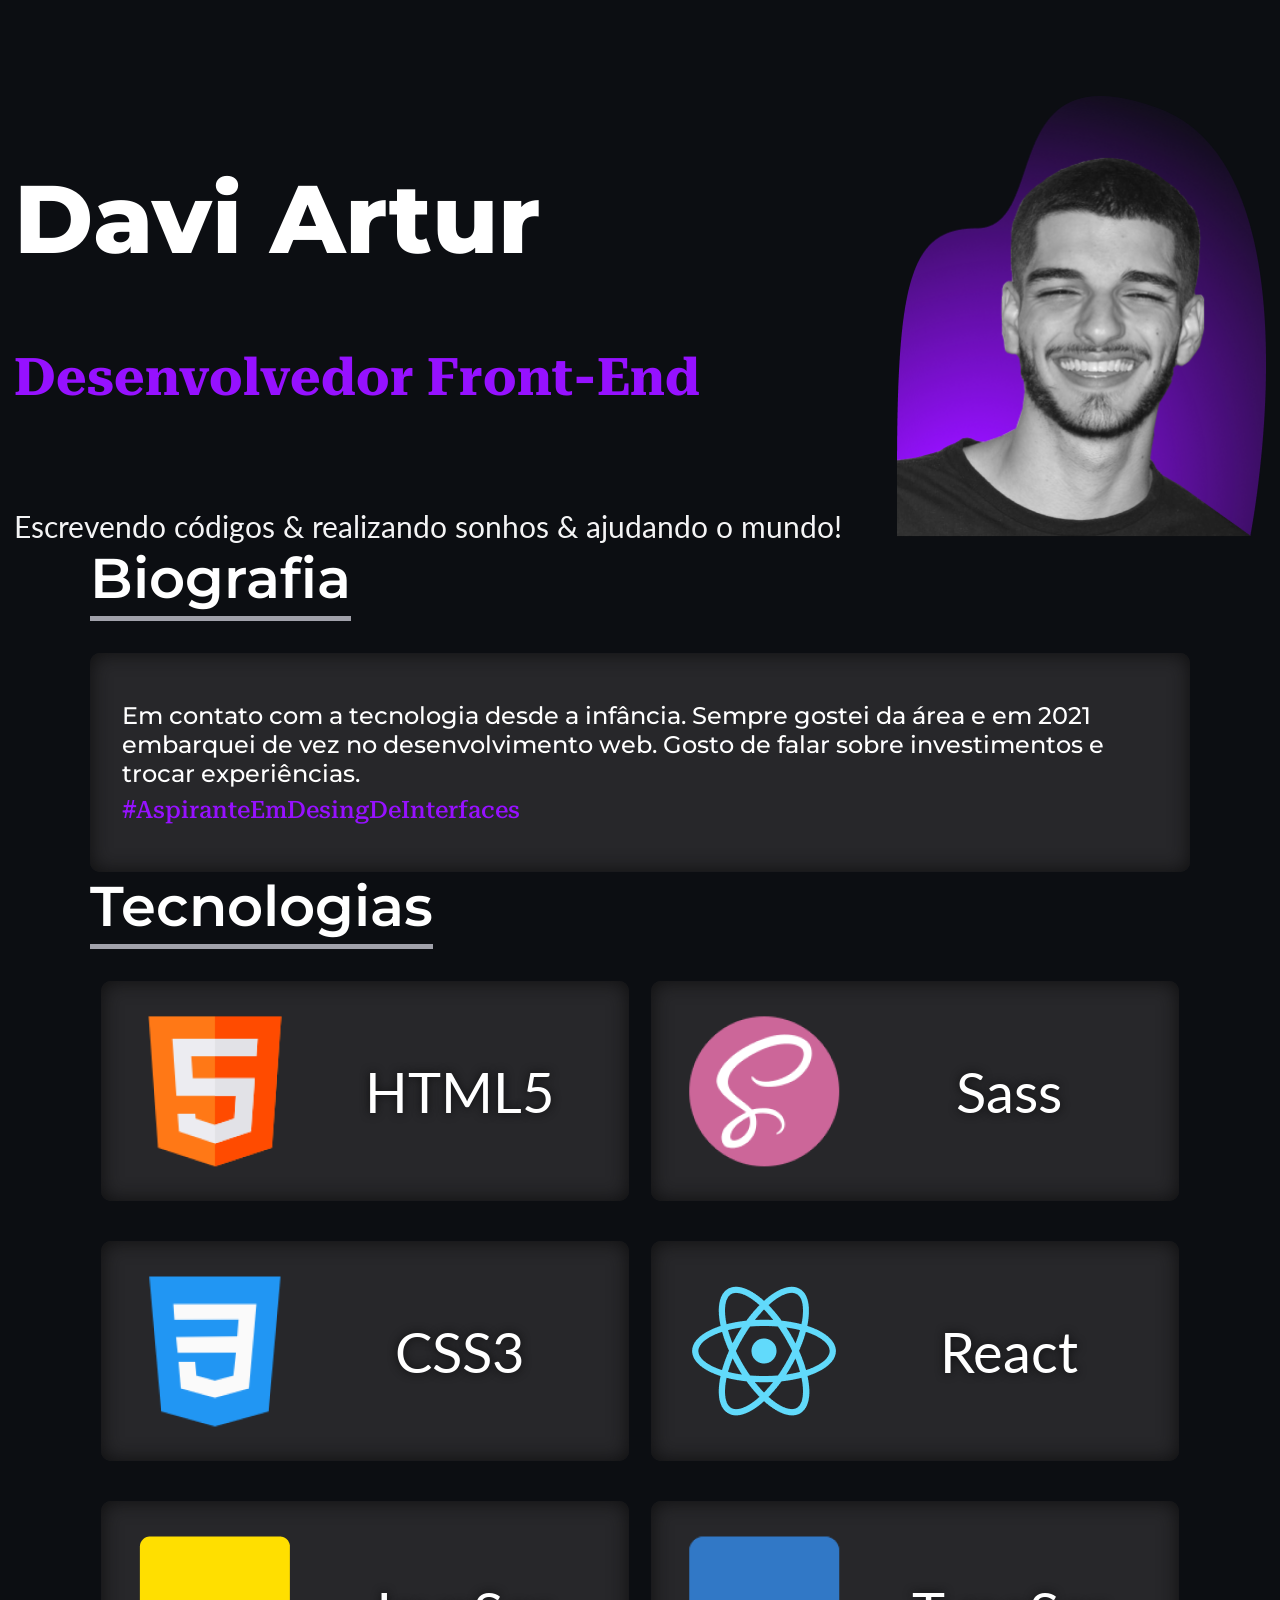
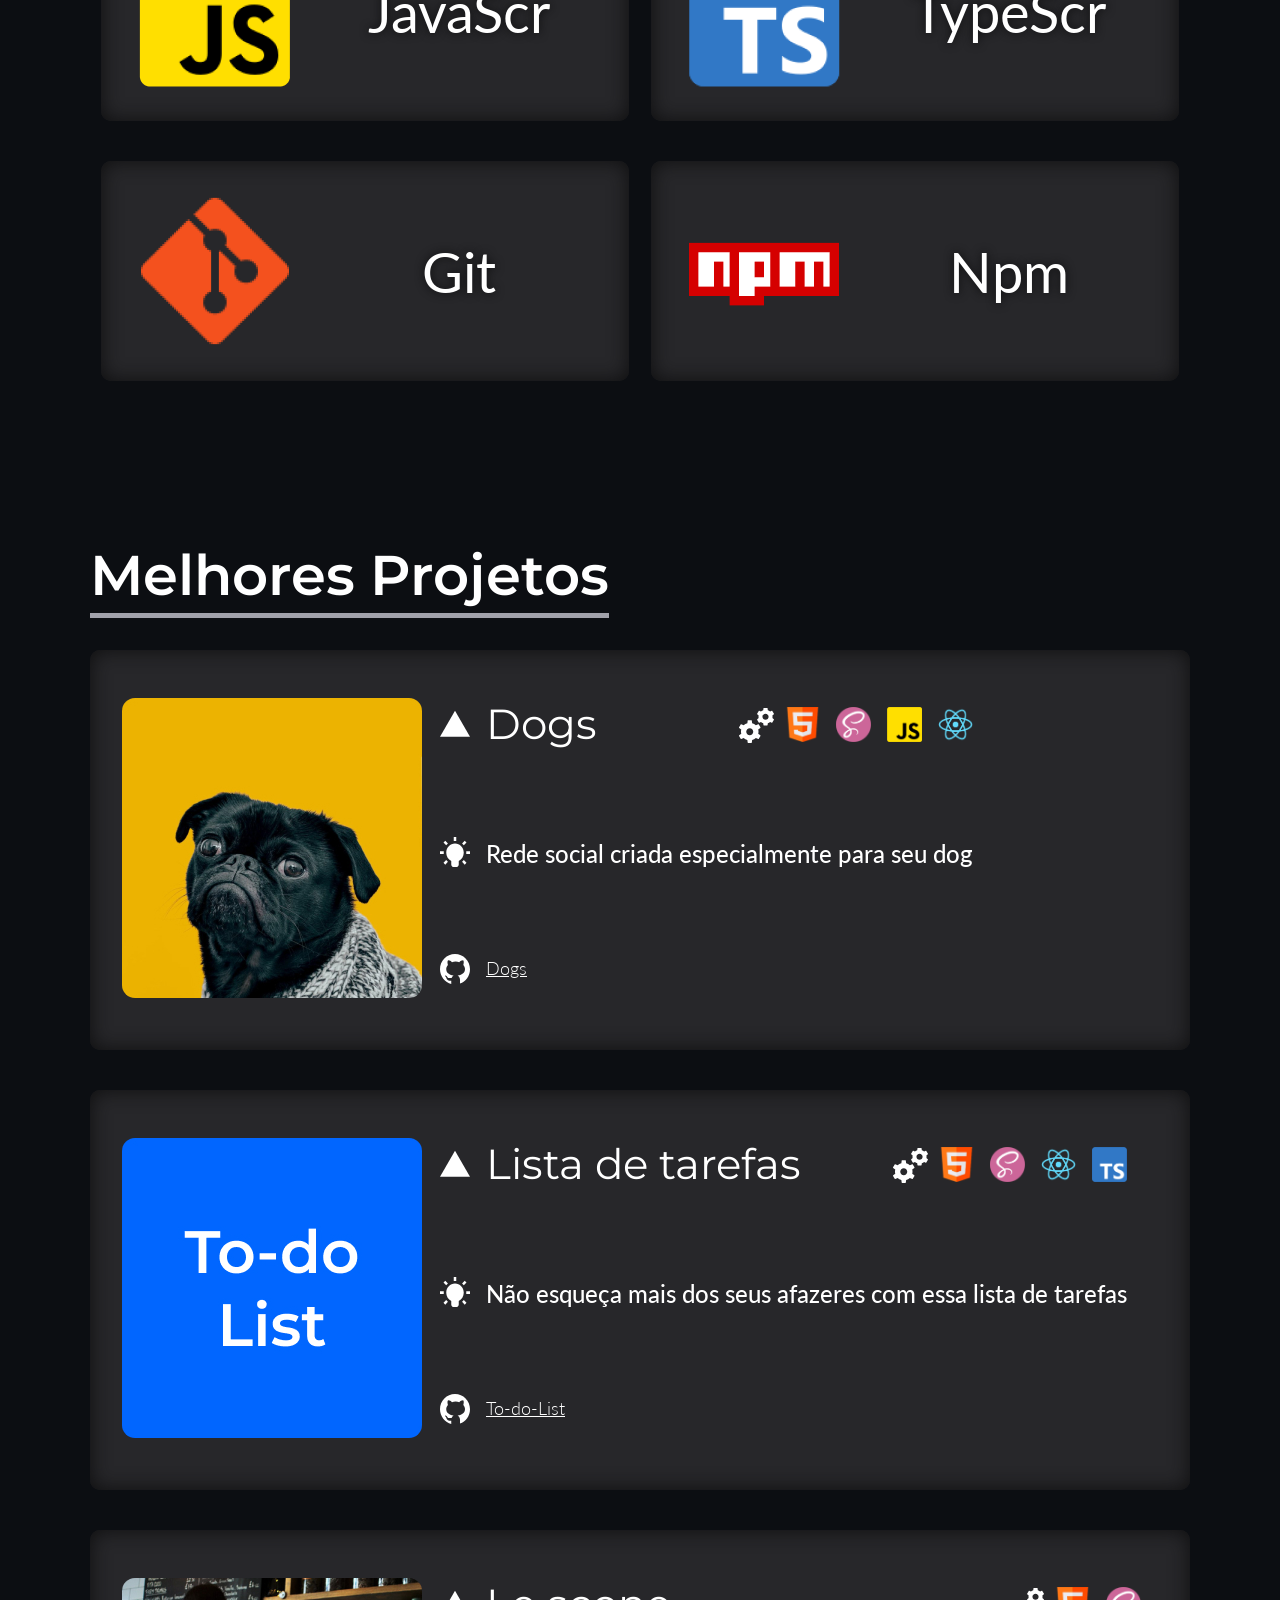
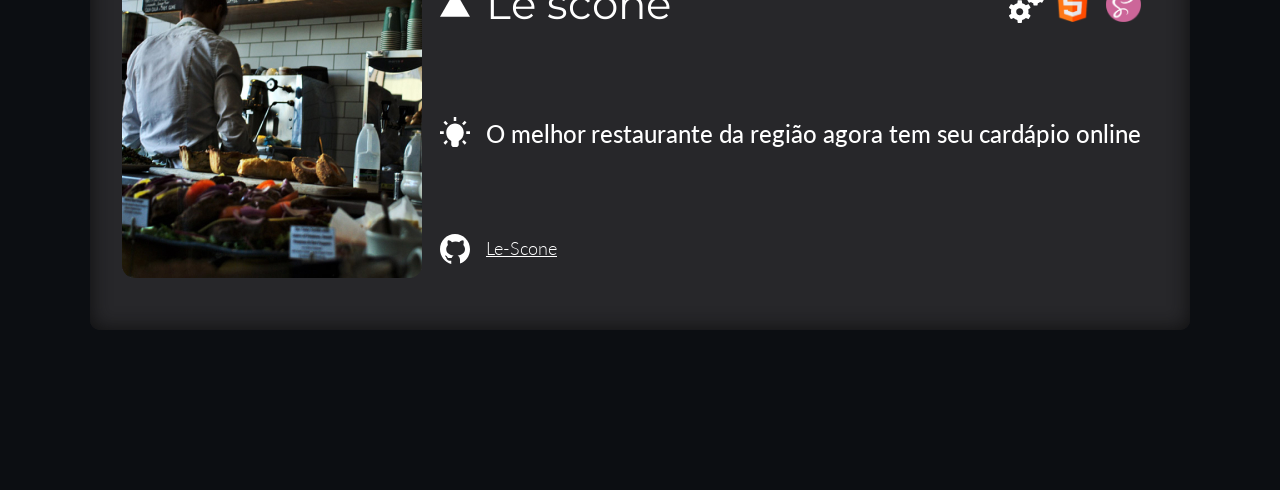
==== commit fb5c75eb: "animação ao scroll" ====
--- a/index.html
+++ b/index.html
@@ -23,7 +23,7 @@
   </header>
 
   <main>
-    <section tabindex="1" class="biography__container">
+    <section tabindex="1" class="biography__container js-scroll">
       <h3 class="subtitle">Biografia</h3>
 
       <section class="biography__subContainer">
@@ -33,7 +33,7 @@
 
     </section>
 
-    <section class="technology__container">
+    <section class="technology__container js-scroll">
       <h3 class="subtitle">Tecnologias</h3>
 
       <section class="tecnology__subContainer">
@@ -79,7 +79,7 @@
       </section>
     </section>
 
-    <section class="projects__container">
+    <section class="projects__container js-scroll">
       <h3 class="subtitle">Melhores Projetos</h3>
 
       <section class="projects__subcontainer">
@@ -182,6 +182,7 @@
   <footer>
     
   </footer>
+
 </body>
-
+ <script type="module" src="./js/index.js"></script>
 </html>
--- a/sass/styles.css
+++ b/sass/styles.css
@@ -6,6 +6,21 @@
   color: #fff;
 }
 
+.ativo {
+  animation-name: animaLeft;
+  animation-duration: 1s;
+}
+
+@keyframes animaLeft {
+  from {
+    opacity: 0;
+    transform: translateX(-40px);
+  }
+  to {
+    opacity: 1;
+    transform: translateX(0);
+  }
+}
 .subtitle {
   display: inline-flex;
   border-bottom: 5px solid #A1A1AA;
@@ -25,13 +40,38 @@
   background: #0C0E12;
 }
 
+@media only screen and (max-width: 490px) {
+  .upEffect {
+    background-image: url("../assets/ti.jpg");
+    background-position: center;
+    background-repeat: no-repeat;
+    background-size: contain;
+    position: fixed;
+    width: 100%;
+    top: 0;
+    left: 0;
+    height: 100vh;
+    z-index: -1;
+  }
+}
+
 header {
+  background-color: #0C0E12;
   display: flex;
   justify-content: space-between;
   margin: auto;
   margin-top: 6rem;
   max-width: 78.25rem;
-  min-height: 70vh;
+}
+@media only screen and (max-width: 640px) {
+  header {
+    padding-bottom: 5rem;
+  }
+}
+@media only screen and (max-width: 490px) {
+  header {
+    margin-top: 100vh;
+  }
 }
 header .header__containerIntroduction h1 {
   font-size: 96px;
@@ -95,13 +135,14 @@
   max-height: 441.05px;
   max-width: 370px;
 }
-@media only screen and (max-width: 490px) {
+@media only screen and (max-width: 640px) {
   header .header__photoDavi img {
-    width: 90%;
+    display: none;
   }
 }
 
 main {
+  background-color: #0C0E12;
   display: flex;
   flex-flow: column wrap;
   margin: auto;
@@ -125,6 +166,7 @@
   }
 }
 main .biography__subContainer {
+  box-shadow: inset 0 0 20px #0e0e0f;
   padding: 3rem 2rem;
   margin-bottom: 7.5rem;
   width: 100%;
@@ -153,11 +195,6 @@
     font-size: 1.3rem;
   }
 }
-@media only screen and (max-width: 640px) {
-  main .biography__subContainer p {
-    font-size: 1rem;
-  }
-}
 main .biography__subContainer strong {
   color: #9611FF;
   font-family: "Roboto Serif", serif;
@@ -175,11 +212,6 @@
 @media only screen and (max-width: 640px) {
   main .biography__subContainer strong {
     font-size: 1rem;
-  }
-}
-@media only screen and (max-width: 490px) {
-  main .biography__subContainer strong {
-    font-size: 12px;
   }
 }
 main .technology__container {
@@ -219,6 +251,7 @@
 }
 main .tecnology__subContainer div {
   align-items: center;
+  box-shadow: inset 0 0 20px #0e0e0f;
   display: flex;
   flex-flow: row nowrap;
   height: 13.75rem;
@@ -268,6 +301,7 @@
   font-size: 3.5rem;
   font-weight: 400;
   width: 50%;
+  text-shadow: 0px 0px 10px #0e0e0f;
 }
 @media only screen and (max-width: 980px) {
   main .tecnology__subContainer div p {
@@ -307,6 +341,7 @@
 }
 
 .projects__containerData {
+  box-shadow: inset 0 0 20px #0e0e0f;
   display: flex;
   margin-bottom: 2.5rem;
   padding: 3rem 2rem;
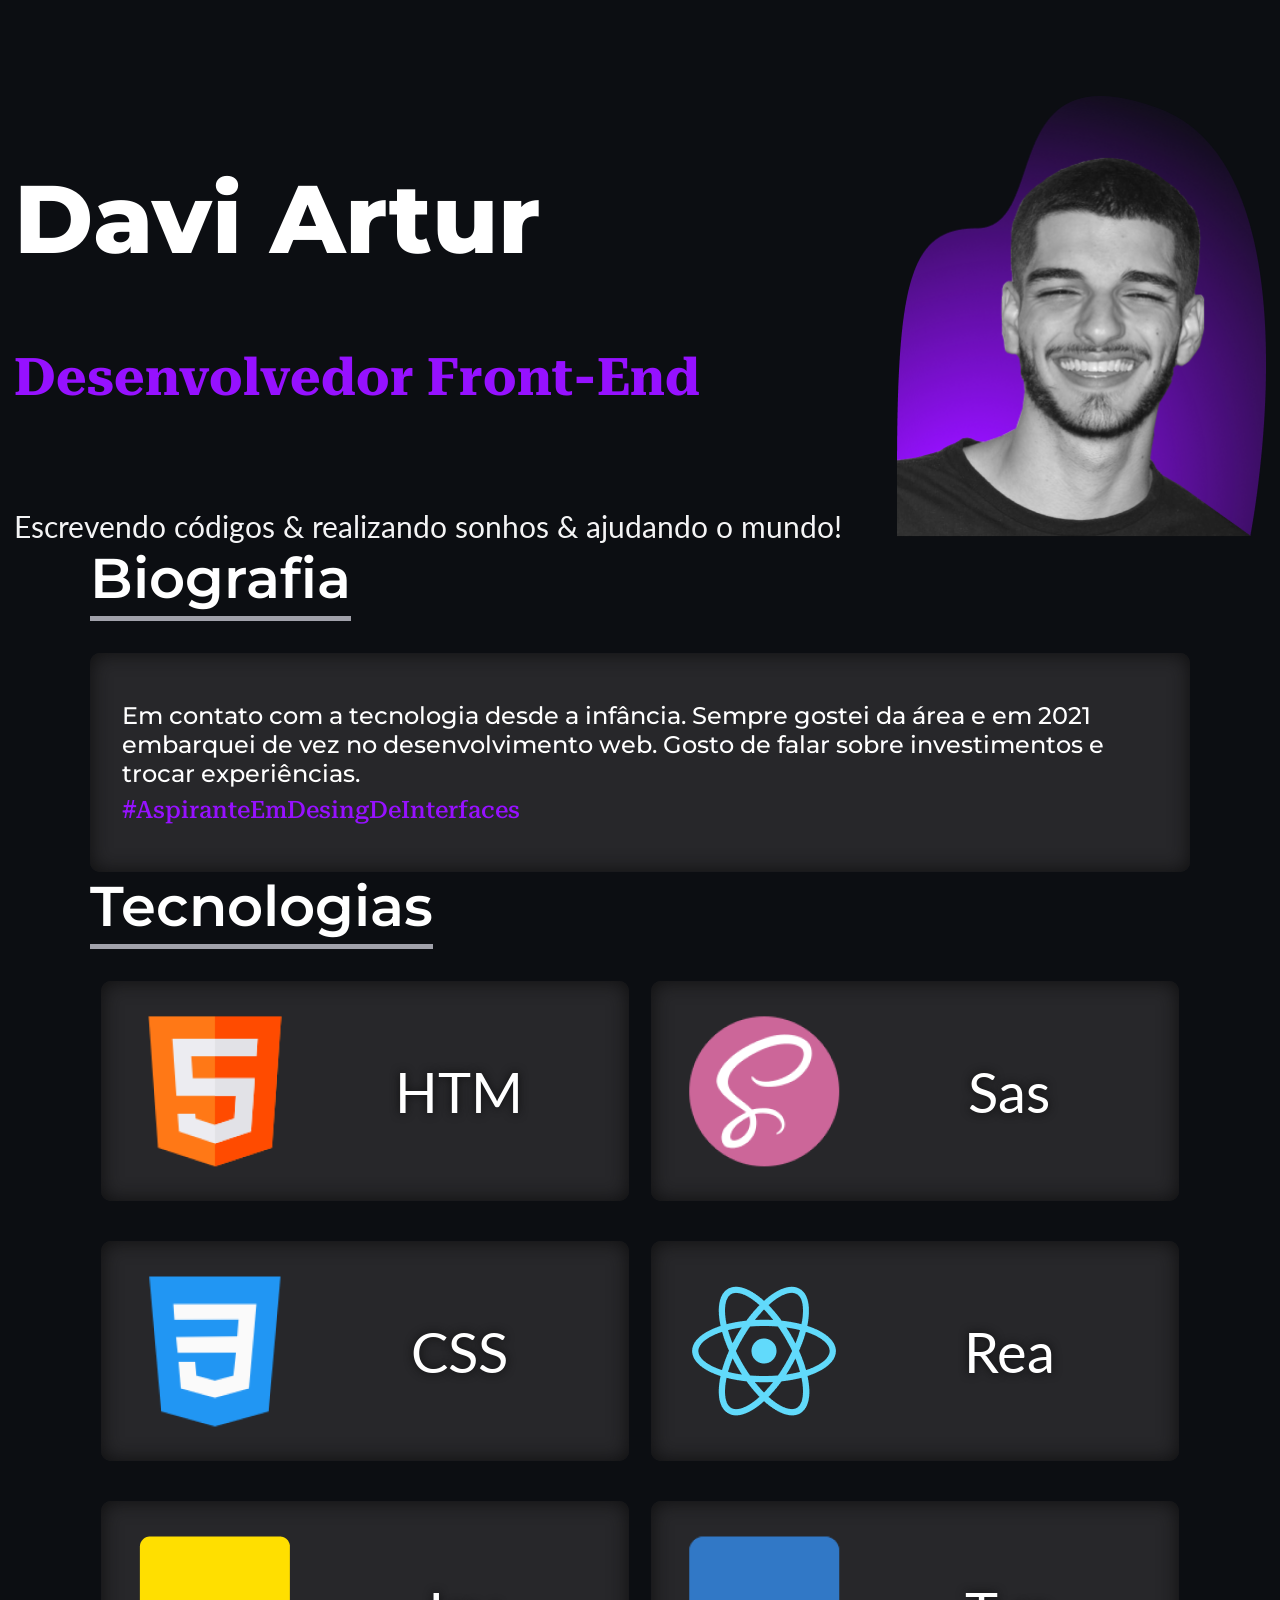
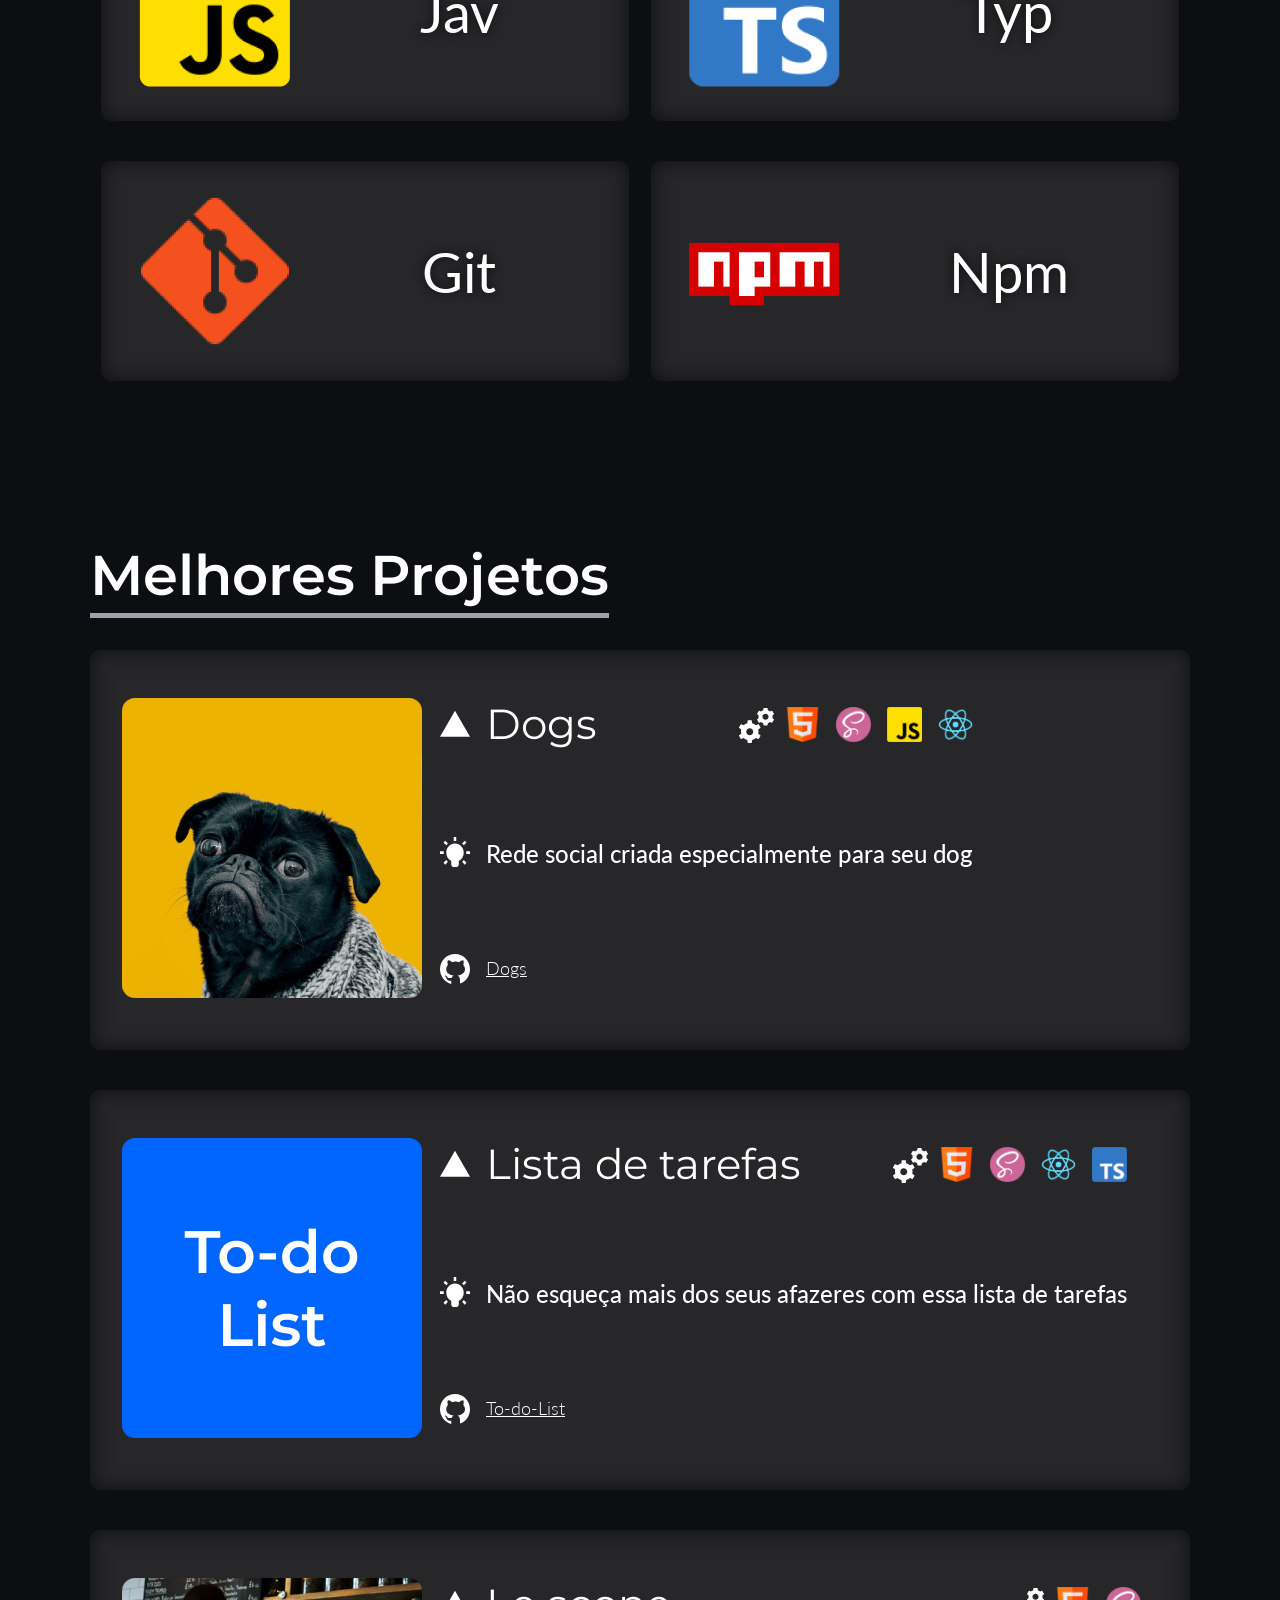
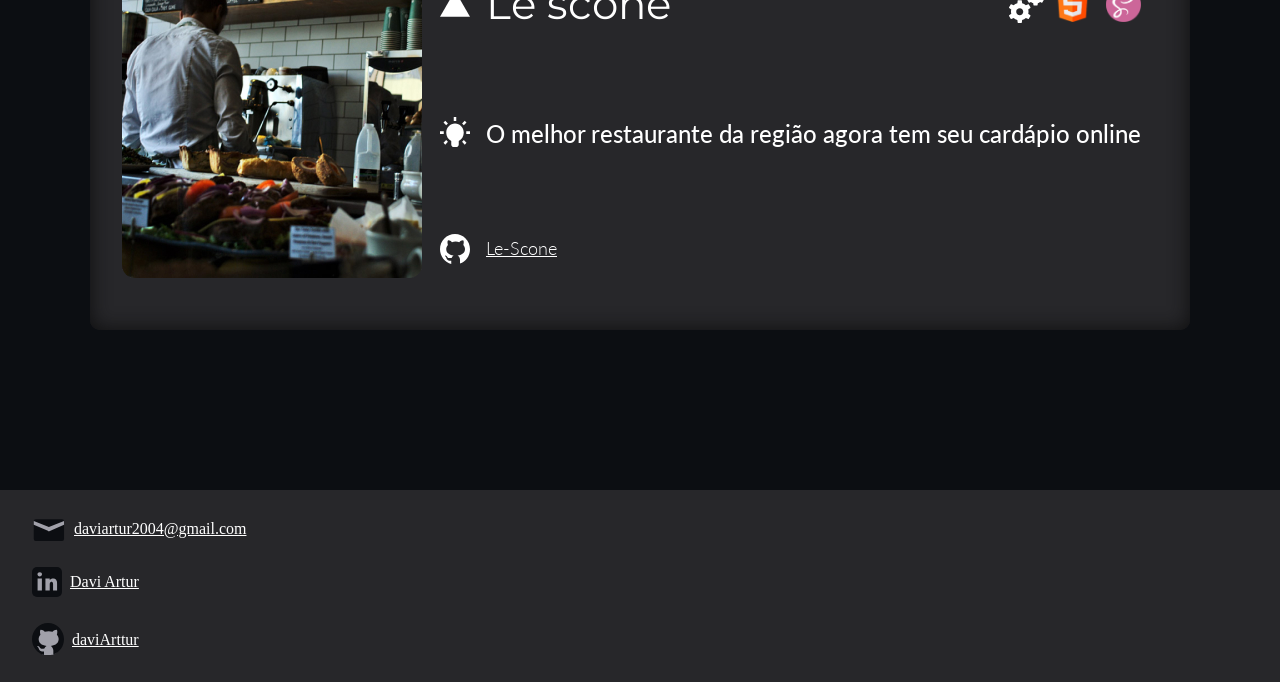
==== commit aafedb9a: "styles.css" ====
--- a/index.html
+++ b/index.html
@@ -180,9 +180,24 @@
   </main>
 
   <footer>
-    
+    <div>
+      <img src="./assets/icons/Logo email.svg"/>
+      <a href="">daviartur2004@gmail.com</a>
+     </div>
+     
+     <div>
+      <img src="./assets/icons/logolinkedin1.svg" />
+      <a href="">Davi Artur</a>
+     </div>
+
+     <div>
+      <img src="./assets/icons/Logo github.svg" />
+      <a href="">daviArttur</a>
+     </div>
+     
   </footer>
 
 </body>
  <script type="module" src="./js/index.js"></script>
+ 
 </html>
--- a/sass/styles.css
+++ b/sass/styles.css
@@ -6,21 +6,6 @@
   color: #fff;
 }
 
-.ativo {
-  animation-name: animaLeft;
-  animation-duration: 1s;
-}
-
-@keyframes animaLeft {
-  from {
-    opacity: 0;
-    transform: translateX(-40px);
-  }
-  to {
-    opacity: 1;
-    transform: translateX(0);
-  }
-}
 .subtitle {
   display: inline-flex;
   border-bottom: 5px solid #A1A1AA;
@@ -68,9 +53,15 @@
     padding-bottom: 5rem;
   }
 }
-@media only screen and (max-width: 490px) {
-  header {
-    margin-top: 100vh;
+@media only screen and (max-width: 980px) {
+  header .header__containerIntroduction {
+    margin-bottom: 7.5rem;
+  }
+}
+@media only screen and (max-width: 490px) {
+  header .header__containerIntroduction {
+    margin: auto;
+    width: 80%;
   }
 }
 header .header__containerIntroduction h1 {
@@ -135,7 +126,7 @@
   max-height: 441.05px;
   max-width: 370px;
 }
-@media only screen and (max-width: 640px) {
+@media only screen and (max-width: 980px) {
   header .header__photoDavi img {
     display: none;
   }
@@ -154,6 +145,9 @@
     align-items: center;
     flex-flow: column nowrap;
     justify-content: center;
+    margin: auto;
+    margin-bottom: 7.5rem;
+    max-width: 80%;
   }
 }
 @media only screen and (max-width: 490px) {
@@ -557,10 +551,43 @@
 }
 
 footer {
-  display: none;
+  display: flex;
+  align-items: flex-start;
   background-color: #27272A;
+  flex-flow: column nowrap;
+  justify-content: space-evenly;
   height: 12rem;
   width: 100%;
 }
+footer div {
+  display: flex;
+  align-items: center;
+  justify-content: center;
+  padding-left: 2rem;
+}
+footer div a {
+  padding-left: 0.5rem;
+}
+
+.js-scroll {
+  opacity: 0;
+}
+
+.ativo {
+  opacity: 1;
+  animation-name: animaLeft;
+  animation-duration: 1s;
+}
+
+@keyframes animaLeft {
+  from {
+    opacity: 0;
+    transform: translateX(-40px);
+  }
+  to {
+    opacity: 1;
+    transform: translateX(0);
+  }
+}
 
 /*# sourceMappingURL=styles.css.map */
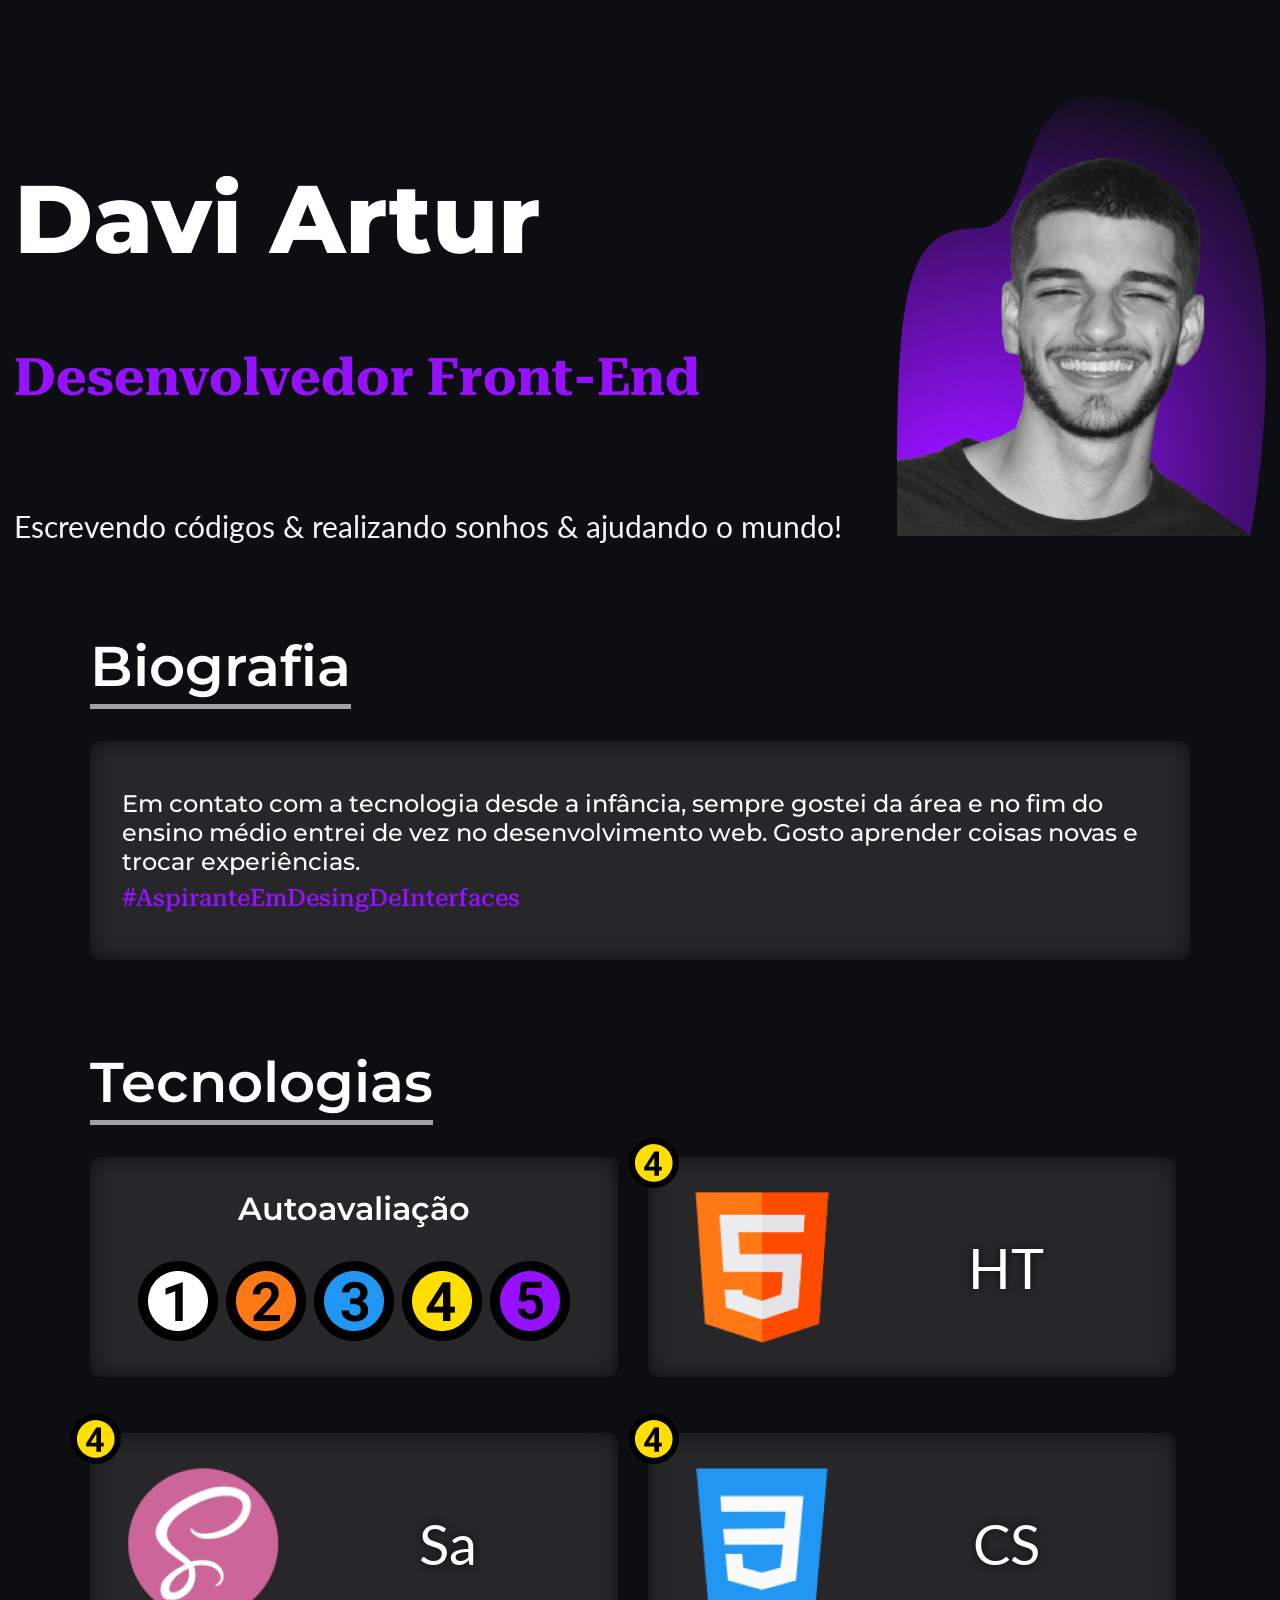
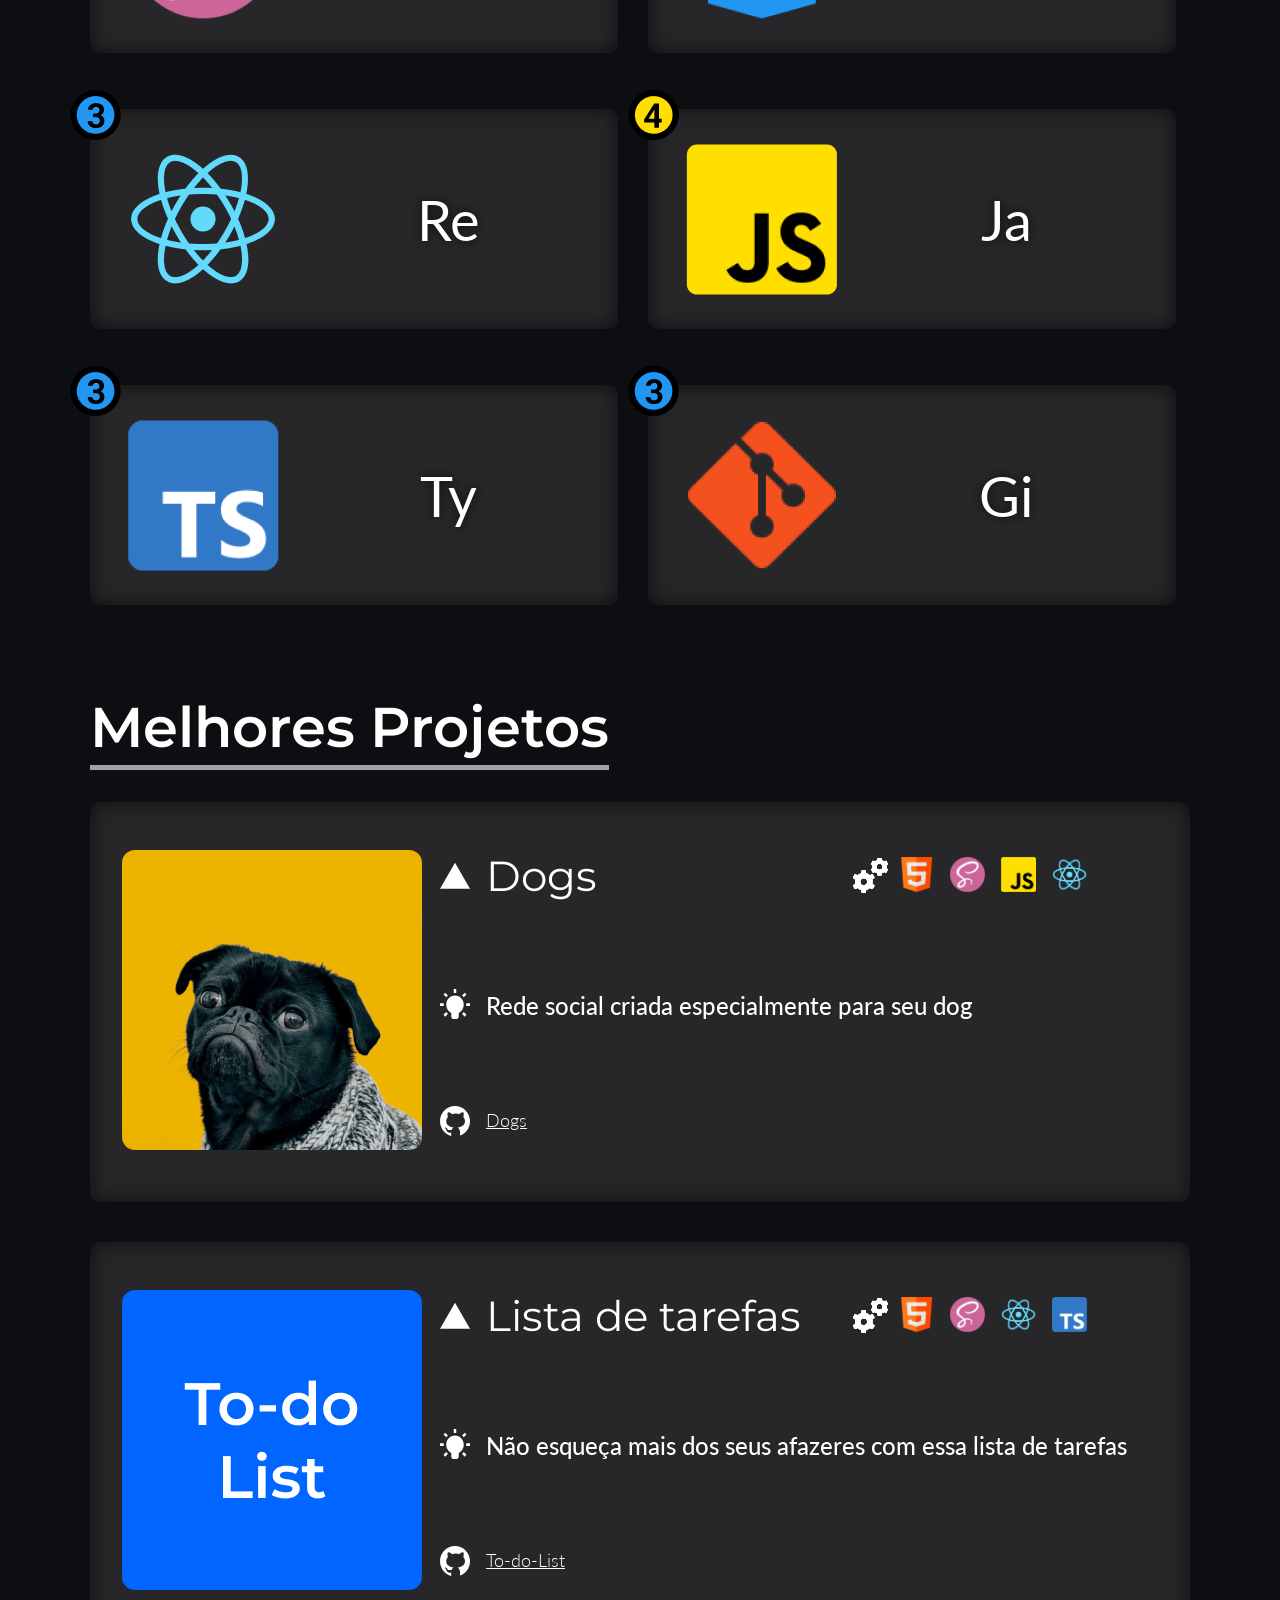
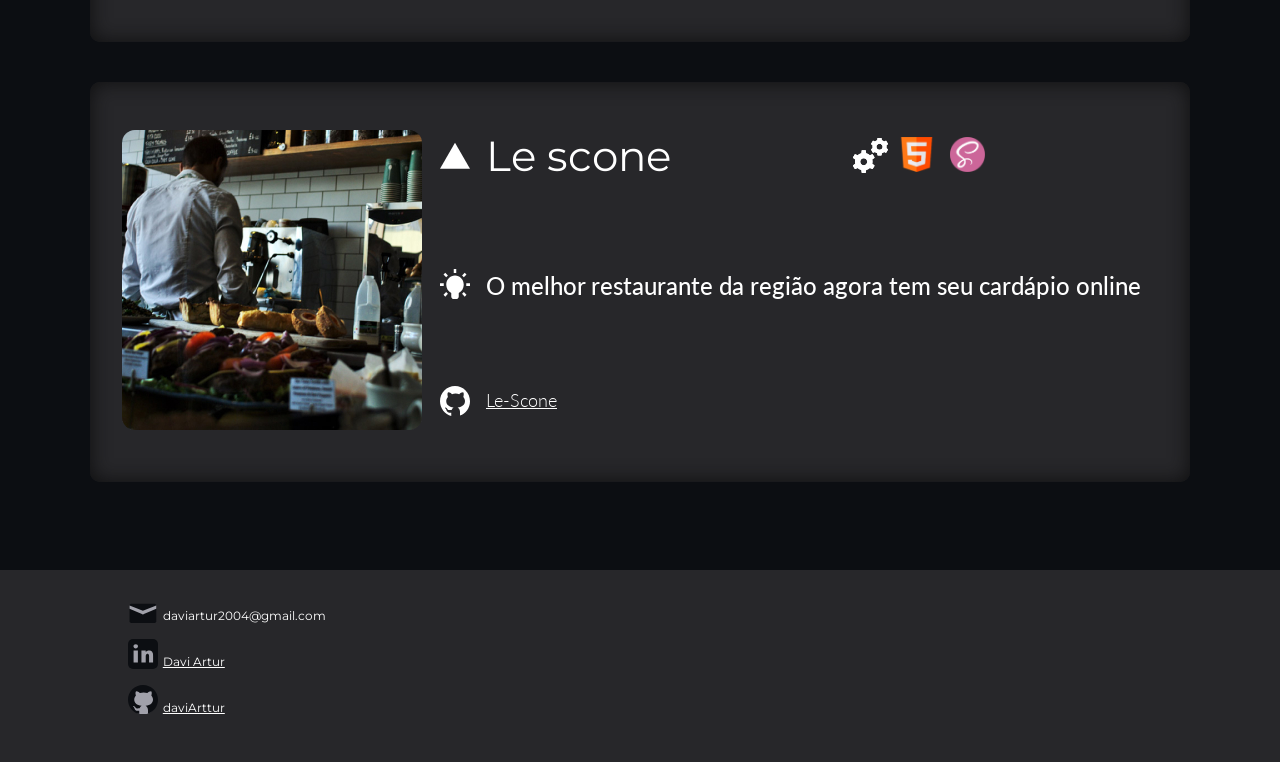
==== commit e393fd12: "styles.css" ====
--- a/index.html
+++ b/index.html
@@ -3,9 +3,10 @@
 
 <head>
   <meta charset="UTF-8">
-  <meta http-equiv="X-UA-Compatible" content="IE=edge">
+  <meta http-equiv="X-UA-Compatible" content="">
   <meta name="viewport" content="width=device-width, initial-scale=1.0">
   <link rel="stylesheet" href="./sass/styles.css">
+  <link rel="shortcut icon" type="imagem/x-icon" href="assets/fotoDavi.png" />
   <title>Davi Artur</title>
 </head>
 
@@ -27,7 +28,7 @@
       <h3 class="subtitle">Biografia</h3>
 
       <section class="biography__subContainer">
-        <p>Em contato com a tecnologia desde a infância. Sempre gostei da área e em 2021 embarquei de vez no desenvolvimento web. Gosto de falar sobre investimentos e trocar experiências.</p>
+        <p>Em contato com a tecnologia desde a infância, sempre gostei da área e no fim do ensino médio entrei de vez no desenvolvimento web. Gosto aprender coisas novas e trocar experiências.</p>
         <strong>AspiranteEmDesingDeInterfaces</strong>
       </section>
 
@@ -37,45 +38,53 @@
       <h3 class="subtitle">Tecnologias</h3>
 
       <section class="tecnology__subContainer">
-        <div class="technology__containerTechnology">
-          <img src="assets/logosTecnologia/logoHtml.png" alt="">
+
+        <div class="technology__containerRating js-scroll">
+          <h4>Autoavaliação</h4>
+          <ol>
+            <li><img src="./assets/placement/medalha1.png" alt="medalha nível 1"></li>
+            <li><img src="./assets/placement/medalha2.png" alt="medalha nível 2"></li>
+            <li><img src="./assets/placement/medalha3.png" alt="medalha nível 3"></li>
+            <li><img src="./assets/placement/medalha4.png" alt="medalha nível 4"></li>
+            <li><img src="./assets/placement/medalha5.png" alt="medalha nível 5"></li>
+          </ol>
+        </div>
+
+        <div class="technology__containerTechnology js-scroll">
+          <img src="assets/logosTecnologia/logoHtml.png" alt="Logo da linguagem HyperText Markup Language">
           <p>HTML5</p>
         </div>
 
-        <div class="technology__containerTechnology">
-          <img src="assets/logosTecnologia/logoSass.png" alt="">
+        <div class="technology__containerTechnology js-scroll">
+          <img src="assets/logosTecnologia/logoSass.png" alt="Logo do Sass">
           <p>Sass</p>
         </div>
 
-        <div class="technology__containerTechnology">
-          <img src="assets/logosTecnologia/logoCss.png" alt="">
+        <div class="technology__containerTechnology js-scroll">
+          <img src="assets/logosTecnologia/logoCss.png" alt="Logo do Cascading Style Sheets">
           <p>CSS3</p>
         </div>
 
-        <div class="technology__containerTechnology">
-          <img src="assets/logosTecnologia/logoReact.png" alt="">
+        <div class="technology__containerTechnology js-scroll">
+          <img src="assets/logosTecnologia/logoReact.png" alt="Logo do React">
           <p>React</p>
         </div>
 
-        <div class="technology__containerTechnology">
-          <img src="assets/logosTecnologia/logoJavaScript.png" alt="">
+        <div class="technology__containerTechnology js-scroll">
+          <img src="assets/logosTecnologia/logoJavaScript.png" alt="Logo do JavaScript">
           <p>JavaScript</p>
         </div>
 
-        <div class="technology__containerTechnology">
-          <img src="assets/logosTecnologia/logoTypeScript.png" alt="">
+        <div class="technology__containerTechnology js-scroll">
+          <img src="assets/logosTecnologia/logoTypeScript.png" alt="Logo do TypeSCript">
           <p>TypeScript</p>
         </div>
 
-        <div class="technology__containerTechnology">
-          <img src="assets/logosTecnologia/logoGit.png" alt="">
+        <div class="technology__containerTechnology js-scroll">
+          <img src="assets/logosTecnologia/logoGit.png" alt="Logo do Git">
           <p>Git</p>
         </div>
 
-        <div class="technology__containerTechnology">
-          <img src="assets/logosTecnologia/logoNpm.png" alt="">
-          <p>Npm</p>
-        </div>
       </section>
     </section>
 
@@ -83,121 +92,117 @@
       <h3 class="subtitle">Melhores Projetos</h3>
 
       <section class="projects__subcontainer">
-        <section class="projects__containerData">
+        <section class="projects__containerData js-scroll">
           <div>
             <img src="assets/logosProjects/logoDogs.jpg" alt="Foto de um cachorro preto com uma roupa para o frio" class="projects__photoProject">
           </div>
-          
+
           <section class="projects__containerInfo">
-            
+
             <div class="projects__containerTitle_Gears">
               <h4 class="projects__subtitle">Dogs</h4>
-              <div class="projects__projectsIcons position">
-                <p> </p>
-                <img src="./assets/logosTecnologia/logoHtml.png" alt="Logo do HTML5" class="position">
-                <img src="./assets/logosTecnologia/logoSass.png" alt="Logo do Sass">
-                <img src="./assets/logosTecnologia/logoJavaScript.png" alt="Logo do JavaScript">
-                <img src="./assets/logosTecnologia/logoReact.png" alt="Logo do React">
-              </div>
+              <ul type="none" class="projects__projectsIcons position">
+                <li><img src="./assets/logosTecnologia/logoHtml.png" alt="Logo do HTML5"></li>
+                <li><img src="./assets/logosTecnologia/logoSass.png" alt="Logo do Sass"> </li>
+                <li><img src="./assets/logosTecnologia/logoJavaScript.png" alt="Logo do JavaScript"> </li>
+                <li><img src="./assets/logosTecnologia/logoReact.png" alt="Logo do React"> </li>
+              </ul>
             </div>
 
-            <div class="projects__projectsIconsMedia position">
-              <p> </p>
-              <img src="./assets/logosTecnologia/logoHtml.png" alt="Logo do HTML5" class="position">
-              <img src="./assets/logosTecnologia/logoSass.png" alt="Logo do Sass">
-              <img src="./assets/logosTecnologia/logoJavaScript.png" alt="Logo do JavaScript">
-              <img src="./assets/logosTecnologia/logoReact.png" alt="Logo do React">
-            </div>
+            <ul type="none" class="projects__projectsIconsMedia position">
+              <li><img src="./assets/logosTecnologia/logoHtml.png" alt="Logo do HTML5" class="position"></li>
+              <li><img src="./assets/logosTecnologia/logoSass.png" alt="Logo do Sass"></li>
+              <li><img src="./assets/logosTecnologia/logoJavaScript.png" alt="Logo do JavaScript"></li>
+              <li><img src="./assets/logosTecnologia/logoReact.png" alt="Logo do React"></li>
+            </ul>
 
             <p class="projects__ideia">Rede social criada especialmente para seu dog</p>
 
-            <a href="" class="projects__gitLInk">Dogs</a>
+            <a href="https://github.com/daviArttur/Dogs-social-media-React.JS" class="projects__gitLInk">Dogs</a>
           </section>
         </section>
 
-        <section class="projects__containerData">
+        <section class="projects__containerData js-scroll">
           <div>
-            <img src="assets/logosProjects/LogoToDo.jpg" class="projects__photoProject" alt="">
+            <img src="assets/logosProjects/LogoToDo.jpg" class="projects__photoProject" alt="Logo da lista de tarefas">
           </div>
-          
+
           <section class="projects__containerInfo">
 
-              <div class="projects__containerTitle_Gears">
-                <h4 class="projects__subtitle">Lista de tarefas</h4>
-                <div class="projects__projectsIcons position">
-                  <p> </p>
-                  <img src="./assets/logosTecnologia/logoHtml.png" alt="Logo do HTML5" class="position">
-                  <img src="./assets/logosTecnologia/logoSass.png" alt="Logo do Sass">
-                  <img src="./assets/logosTecnologia/logoReact.png" alt="Logo do React">
-                  <img src="./assets/logosTecnologia/logoTypeScript.png" alt="Logo do TypeScript">
-                </div>
-              </div>
-
-              <div class="projects__projectsIconsMedia position">
-                <p> </p>
-                <img src="./assets/logosTecnologia/logoHtml.png" alt="Logo do HTML5" class="position">
-                <img src="./assets/logosTecnologia/logoSass.png" alt="Logo do Sass">
-                <img src="./assets/logosTecnologia/logoReact.png" alt="Logo do React">
-                <img src="./assets/logosTecnologia/logoTypeScript.png" alt="Logo do TypeScript">
-              </div>
-
-              <p class="projects__ideia">Não esqueça mais dos seus afazeres com essa lista de tarefas</p>
-
-              <a href="" class="projects__gitLInk">To-do-List</a>
-            </section>
+            <div class="projects__containerTitle_Gears">
+              <h4 class="projects__subtitle">Lista de tarefas</h4>
+              <ul type="none" class="projects__projectsIcons position">
+                <li><img src="./assets/logosTecnologia/logoHtml.png" alt="Logo do HTML5"></li>
+                <li><img src="./assets/logosTecnologia/logoSass.png" alt="Logo do Sass"></li>
+                <li><img src="./assets/logosTecnologia/logoReact.png" alt="Logo do React"></li>
+                <li></li>
+                <li><img src="./assets/logosTecnologia/logoTypeScript.png" alt="Logo do TypeScript"></li>
+              </ul>
+            </div>
+
+            <ul type="none" class="projects__projectsIconsMedia position">
+              <li><img src="./assets/logosTecnologia/logoHtml.png" alt="Logo do HTML5" class="position"></li>
+              <li><img src="./assets/logosTecnologia/logoSass.png" alt="Logo do Sass"></li>
+              <li><img src="./assets/logosTecnologia/logoReact.png" alt="Logo do React"></li>
+              <li><img src="./assets/logosTecnologia/logoTypeScript.png" alt="Logo do TypeScript"></li>
+            </ul>
+
+            <p class="projects__ideia">Não esqueça mais dos seus afazeres com essa lista de tarefas</p>
+
+            <a href="https://github.com/daviArttur/To-do-List-TypeScript" class="projects__gitLInk">To-do-List</a>
           </section>
-
-          <section class="projects__containerData">
-            <div>
-              <img src="assets/logosProjects/logoLeScone.jpg" alt="Foto de um cachorro preto com uma roupa para o frio" class="projects__photoProject">
+        </section>
+
+        <section class="projects__containerData js-scroll">
+          <div>
+            <img src="assets/logosProjects/logoLeScone.jpg" alt="Foto de um chef de cozinha preparando comida no restaurante" class="projects__photoProject">
+          </div>
+
+          <section class="projects__containerInfo">
+
+            <div class="projects__containerTitle_Gears">
+              <h4 class="projects__subtitle">Le scone</h4>
+              <ul type="none" class="projects__projectsIcons position">
+                <li><img src="./assets/logosTecnologia/logoHtml.png" alt="Logo do HTML5"></li>
+                <li><img src="./assets/logosTecnologia/logoSass.png" alt="Logo do Sass"></li>
+              </ul>
             </div>
-            
-            <section class="projects__containerInfo">
-              
-              <div class="projects__containerTitle_Gears">
-                <h4 class="projects__subtitle">Le scone</h4>
-                <div class="projects__projectsIcons position">
-                  <p> </p>
-                  <img src="./assets/logosTecnologia/logoHtml.png" alt="Logo do HTML5">
-                  <img src="./assets/logosTecnologia/logoSass.png" alt="Logo do Sass">
-                </div>
-              </div>
-
-              <div class="projects__projectsIconsMedia position">
-                <p> </p>
-                <img src="./assets/logosTecnologia/logoHtml.png" alt="Logo do HTML5">
-                <img src="./assets/logosTecnologia/logoSass.png" alt="Logo do Sass">
-              </div>
-  
-              <p class="projects__ideia">O melhor restaurante da região agora tem seu cardápio online</p>
-  
-              <a href="" class="projects__gitLInk">Le-Scone</a>
-            </section>
+
+            <ul type="none"" class="projects__projectsIconsMedia position">
+              <li><img src="./assets/logosTecnologia/logoHtml.png" alt="Logo do HTML5"></li>
+              <li><img src="./assets/logosTecnologia/logoSass.png" alt="Logo do Sass"></li>
+            </ul>
+
+            <p class="projects__ideia">O melhor restaurante da região agora tem seu cardápio online</p>
+
+            <a href="https://github.com/daviArttur/Le-Scone-Scss" class="projects__gitLInk">Le-Scone</a>
           </section>
         </section>
       </section>
     </section>
+    </section>
   </main>
 
   <footer>
-    <div>
-      <img src="./assets/icons/Logo email.svg"/>
-      <a href="">daviartur2004@gmail.com</a>
-     </div>
-     
-     <div>
-      <img src="./assets/icons/logolinkedin1.svg" />
-      <a href="">Davi Artur</a>
-     </div>
-
-     <div>
-      <img src="./assets/icons/Logo github.svg" />
-      <a href="">daviArttur</a>
-     </div>
-     
+    <address>
+      <div>
+        <img src="./assets/icons/Logo email.svg" alt="foto de uma carta" />
+        <p> daviartur2004@gmail.com</p>
+      </div>
+
+      <div>
+        <img src="./assets/icons/logolinkedin1.svg" alt="logo do Linkedin" />
+        <a href="https://www.linkedin.com/in/davi-artur-9a7712215/">Davi Artur</a>
+      </div>
+
+      <div>
+        <img src="./assets/icons/Logo github.svg" alt="logo do GitHub" />
+        <a href="https://github.com/daviArttur">daviArttur</a>
+      </div>
+    </address>
   </footer>
 
 </body>
- <script type="module" src="./js/index.js"></script>
- 
+<script type="module" src="./js/index.js"></script>
+
 </html>
--- a/sass/styles.css
+++ b/sass/styles.css
@@ -48,19 +48,21 @@
   margin-top: 6rem;
   max-width: 78.25rem;
 }
+@media only screen and (max-width: 980px) {
+  header {
+    padding-left: 1rem;
+  }
+}
 @media only screen and (max-width: 640px) {
   header {
     padding-bottom: 5rem;
   }
 }
-@media only screen and (max-width: 980px) {
+header .header__containerIntroduction {
+  margin-bottom: 5.5rem;
+}
+@media only screen and (max-width: 490px) {
   header .header__containerIntroduction {
-    margin-bottom: 7.5rem;
-  }
-}
-@media only screen and (max-width: 490px) {
-  header .header__containerIntroduction {
-    margin: auto;
     width: 80%;
   }
 }
@@ -139,14 +141,16 @@
   margin: auto;
   max-width: 1100px;
 }
+main .biography__container {
+  margin-bottom: 5.5rem;
+}
 @media only screen and (max-width: 980px) {
   main .biography__container {
     display: flex;
     align-items: center;
     flex-flow: column nowrap;
     justify-content: center;
-    margin: auto;
-    margin-bottom: 7.5rem;
+    margin: 0 auto 5.5rem auto;
     max-width: 80%;
   }
 }
@@ -162,19 +166,13 @@
 main .biography__subContainer {
   box-shadow: inset 0 0 20px #0e0e0f;
   padding: 3rem 2rem;
-  margin-bottom: 7.5rem;
+  margin-bottom: 5.5rem;
   width: 100%;
   margin: 0;
 }
 @media only screen and (max-width: 1100px) {
   main .biography__subContainer {
     padding: 1rem 1rem;
-  }
-}
-@media only screen and (max-width: 490px) {
-  main .biography__subContainer {
-    margin-bottom: 40px;
-    width: 80%;
   }
 }
 main .biography__subContainer p {
@@ -209,12 +207,12 @@
   }
 }
 main .technology__container {
-  margin-bottom: 7.5rem;
+  margin-bottom: 3rem;
 }
 main .technology__container h3 {
   display: inline-flex;
 }
-@media only screen and (max-width: 1100px) {
+@media only screen and (max-width: 980px) {
   main .technology__container {
     text-align: center;
   }
@@ -227,23 +225,32 @@
 }
 main .tecnology__subContainer {
   display: grid;
+  gap: 1rem;
   grid-template-columns: 1fr 1fr;
   flex-flow: row wrap;
-  justify-content: space-between;
-  place-items: center;
+  place-items: left;
   text-align: center;
+}
+@media only screen and (max-width: 1100px) {
+  main .tecnology__subContainer {
+    place-items: center;
+  }
 }
 @media only screen and (max-width: 640px) {
   main .tecnology__subContainer {
     align-items: center;
     display: flex;
     flex-flow: column nowrap;
-    gap: 1rem;
     justify-content: center;
     text-align: center;
   }
 }
-main .tecnology__subContainer div {
+@media only screen and (max-width: 490px) {
+  main .tecnology__subContainer {
+    gap: 0;
+  }
+}
+main .tecnology__subContainer .technology__containerTechnology {
   align-items: center;
   box-shadow: inset 0 0 20px #0e0e0f;
   display: flex;
@@ -252,45 +259,110 @@
   justify-content: space-evenly;
   margin-bottom: 2.5rem;
   max-width: 33rem;
+  position: relative;
   width: 100%;
 }
-@media only screen and (max-width: 1100px) {
-  main .tecnology__subContainer div {
+main .tecnology__subContainer .technology__containerTechnology:nth-child(2)::before {
+  content: "";
+  background-image: url("../assets/placement/medalha4red.png");
+  position: absolute;
+  height: 51px;
+  left: -20px;
+  top: -20px;
+  width: 51px;
+}
+main .tecnology__subContainer .technology__containerTechnology:nth-child(3)::before {
+  content: "";
+  background-image: url("../assets/placement/medalha4red.png");
+  position: absolute;
+  height: 51px;
+  left: -20px;
+  top: -20px;
+  width: 51px;
+}
+main .tecnology__subContainer .technology__containerTechnology:nth-child(4)::before {
+  content: "";
+  background-image: url("../assets/placement/medalha4red.png");
+  position: absolute;
+  height: 51px;
+  left: -20px;
+  top: -20px;
+  width: 51px;
+}
+main .tecnology__subContainer .technology__containerTechnology:nth-child(5)::before {
+  content: "";
+  background-image: url("../assets/placement/medalha3red.png");
+  position: absolute;
+  height: 51px;
+  left: -20px;
+  top: -20px;
+  width: 51px;
+}
+main .tecnology__subContainer .technology__containerTechnology:nth-child(6)::before {
+  content: "";
+  background-image: url("../assets/placement/medalha4red.png");
+  position: absolute;
+  height: 51px;
+  left: -20px;
+  top: -20px;
+  width: 51px;
+}
+main .tecnology__subContainer .technology__containerTechnology:nth-child(7)::before {
+  content: "";
+  background-image: url("../assets/placement/medalha3red.png");
+  position: absolute;
+  height: 51px;
+  left: -20px;
+  top: -20px;
+  width: 51px;
+}
+main .tecnology__subContainer .technology__containerTechnology:nth-child(8)::before {
+  content: "";
+  background-image: url("../assets/placement/medalha3red.png");
+  position: absolute;
+  height: 51px;
+  left: -20px;
+  top: -20px;
+  width: 51px;
+}
+@media only screen and (max-width: 980px) {
+  main .tecnology__subContainer .technology__containerTechnology {
+    flex-flow: column nowrap;
     width: 90%;
   }
 }
-@media only screen and (max-width: 980px) {
-  main .tecnology__subContainer div {
+@media only screen and (max-width: 640px) {
+  main .tecnology__subContainer .technology__containerTechnology {
+    width: 90%;
+  }
+}
+@media only screen and (max-width: 640px) {
+  main .tecnology__subContainer .technology__containerTechnology {
+    font-size: 34px;
+  }
+}
+@media only screen and (max-width: 490px) {
+  main .tecnology__subContainer .technology__containerTechnology {
+    width: 80%;
     flex-flow: column nowrap;
-    width: 80%;
-  }
-}
-@media only screen and (max-width: 640px) {
-  main .tecnology__subContainer div {
-    font-size: 34px;
-  }
-}
-@media only screen and (max-width: 490px) {
-  main .tecnology__subContainer div {
-    flex-flow: column nowrap;
-  }
-}
-main .tecnology__subContainer div img {
+  }
+}
+main .tecnology__subContainer .technology__containerTechnology img {
   max-width: 300px;
 }
 @media only screen and (max-width: 980px) {
-  main .tecnology__subContainer div img {
+  main .tecnology__subContainer .technology__containerTechnology img {
     max-width: 200px;
     width: 40%;
   }
 }
 @media only screen and (max-width: 640px) {
-  main .tecnology__subContainer div img {
+  main .tecnology__subContainer .technology__containerTechnology img {
     padding-bottom: 0.5rem;
     width: 120px;
   }
 }
-main .tecnology__subContainer div p {
+main .tecnology__subContainer .technology__containerTechnology p {
   font-family: "Lato", sans-serif;
   font-size: 3.5rem;
   font-weight: 400;
@@ -298,29 +370,92 @@
   text-shadow: 0px 0px 10px #0e0e0f;
 }
 @media only screen and (max-width: 980px) {
-  main .tecnology__subContainer div p {
+  main .tecnology__subContainer .technology__containerTechnology p {
     width: auto;
     font-size: 42px;
   }
 }
 @media only screen and (max-width: 640px) {
-  main .tecnology__subContainer div p {
+  main .tecnology__subContainer .technology__containerTechnology p {
     font-size: 34px;
   }
 }
 @media only screen and (max-width: 490px) {
-  main .tecnology__subContainer div p {
+  main .tecnology__subContainer .technology__containerTechnology p {
     font-size: 26px;
   }
 }
 @media only screen and (max-width: 1100px) {
-  main .tecnology__subContainer div:nth-child(odd) {
+  main .tecnology__subContainer .technology__containerTechnology:nth-child(odd) {
     margin-right: 0;
   }
 }
 
+.technology__containerRating {
+  background-color: #27272A;
+  box-shadow: inset 0 0 20px #0e0e0f;
+  border-radius: 10px;
+  align-items: center;
+  box-shadow: inset 0 0 20px #0e0e0f;
+  display: flex;
+  flex-flow: column nowrap;
+  height: 13.75rem;
+  justify-content: space-evenly;
+  margin-bottom: 2.5rem;
+  max-width: 33rem;
+  width: 100%;
+  padding: 0 0.5rem;
+  position: relative;
+}
+@media only screen and (max-width: 980px) {
+  .technology__containerRating {
+    width: 90%;
+  }
+}
+@media only screen and (max-width: 490px) {
+  .technology__containerRating {
+    width: 80%;
+  }
+}
+.technology__containerRating h4 {
+  font-family: "Montserrat", sans-serif;
+  font-weight: 600;
+  font-size: 2rem;
+}
+@media only screen and (max-width: 980px) {
+  .technology__containerRating h4 {
+    font-size: 1.8rem;
+  }
+}
+@media only screen and (max-width: 490px) {
+  .technology__containerRating h4 {
+    font-size: 1.6rem;
+  }
+}
+.technology__containerRating ol {
+  list-style-type: none;
+  display: flex;
+  flex-flow: row nowrap;
+  gap: 0.5rem;
+}
+.technology__containerRating ol li {
+  width: 100%;
+}
+@media only screen and (max-width: 1100px) {
+  .technology__containerRating ol img {
+    width: 100%;
+  }
+}
+
+.placement {
+  background-image: url("../assets/placement/medalha1.png");
+  position: absolute;
+  top: 0;
+  left: 0;
+}
+
 .projects__container {
-  margin-bottom: 7.5rem;
+  margin-bottom: 3rem;
 }
 @media only screen and (max-width: 980px) {
   .projects__container {
@@ -393,6 +528,7 @@
   padding-bottom: 1.2rem;
   max-height: 300px;
   margin-left: 3rem;
+  width: 100%;
 }
 @media only screen and (max-width: 640px) {
   .projects__containerData .projects__containerInfo {
@@ -433,12 +569,14 @@
 }
 @media only screen and (max-width: 490px) {
   .projects__containerData .projects__containerInfo .projects__containerTitle_Gears h4 {
-    font-size: 2rem;
+    font-size: 1.4rem;
+    padding-top: 6px;
   }
 }
 .projects__containerData .projects__containerInfo .projects__projectsIcons {
   display: flex;
   align-items: center;
+  width: 40%;
 }
 @media only screen and (max-width: 980px) {
   .projects__containerData .projects__containerInfo .projects__projectsIcons {
@@ -480,6 +618,11 @@
     width: 35px;
   }
 }
+@media only screen and (max-width: 490px) {
+  .projects__containerData section .projects__projectsIconsMedia {
+    flex-flow: row wrap;
+  }
+}
 .projects__containerData section .projects__projectsIcons img {
   border-radius: 0;
   margin-left: 1rem;
@@ -535,6 +678,11 @@
     text-align: start;
   }
 }
+@media only screen and (max-width: 490px) {
+  .projects__containerData section .projects__gitLInk .projects__subtitle {
+    font-size: 1rem;
+  }
+}
 
 .position {
   position: relative;
@@ -559,14 +707,24 @@
   height: 12rem;
   width: 100%;
 }
-footer div {
-  display: flex;
-  align-items: center;
-  justify-content: center;
-  padding-left: 2rem;
-}
-footer div a {
-  padding-left: 0.5rem;
+footer address {
+  margin: auto;
+  width: 80%;
+  font-style: normal;
+}
+footer address div {
+  display: flex;
+  align-items: flex-end;
+  justify-content: left;
+  margin-bottom: 1rem;
+}
+footer address div img {
+  width: 30px;
+}
+footer address div a, footer address div p {
+  font-family: "Montserrat", sans-serif;
+  font-size: 12px;
+  padding-left: 0.3rem;
 }
 
 .js-scroll {
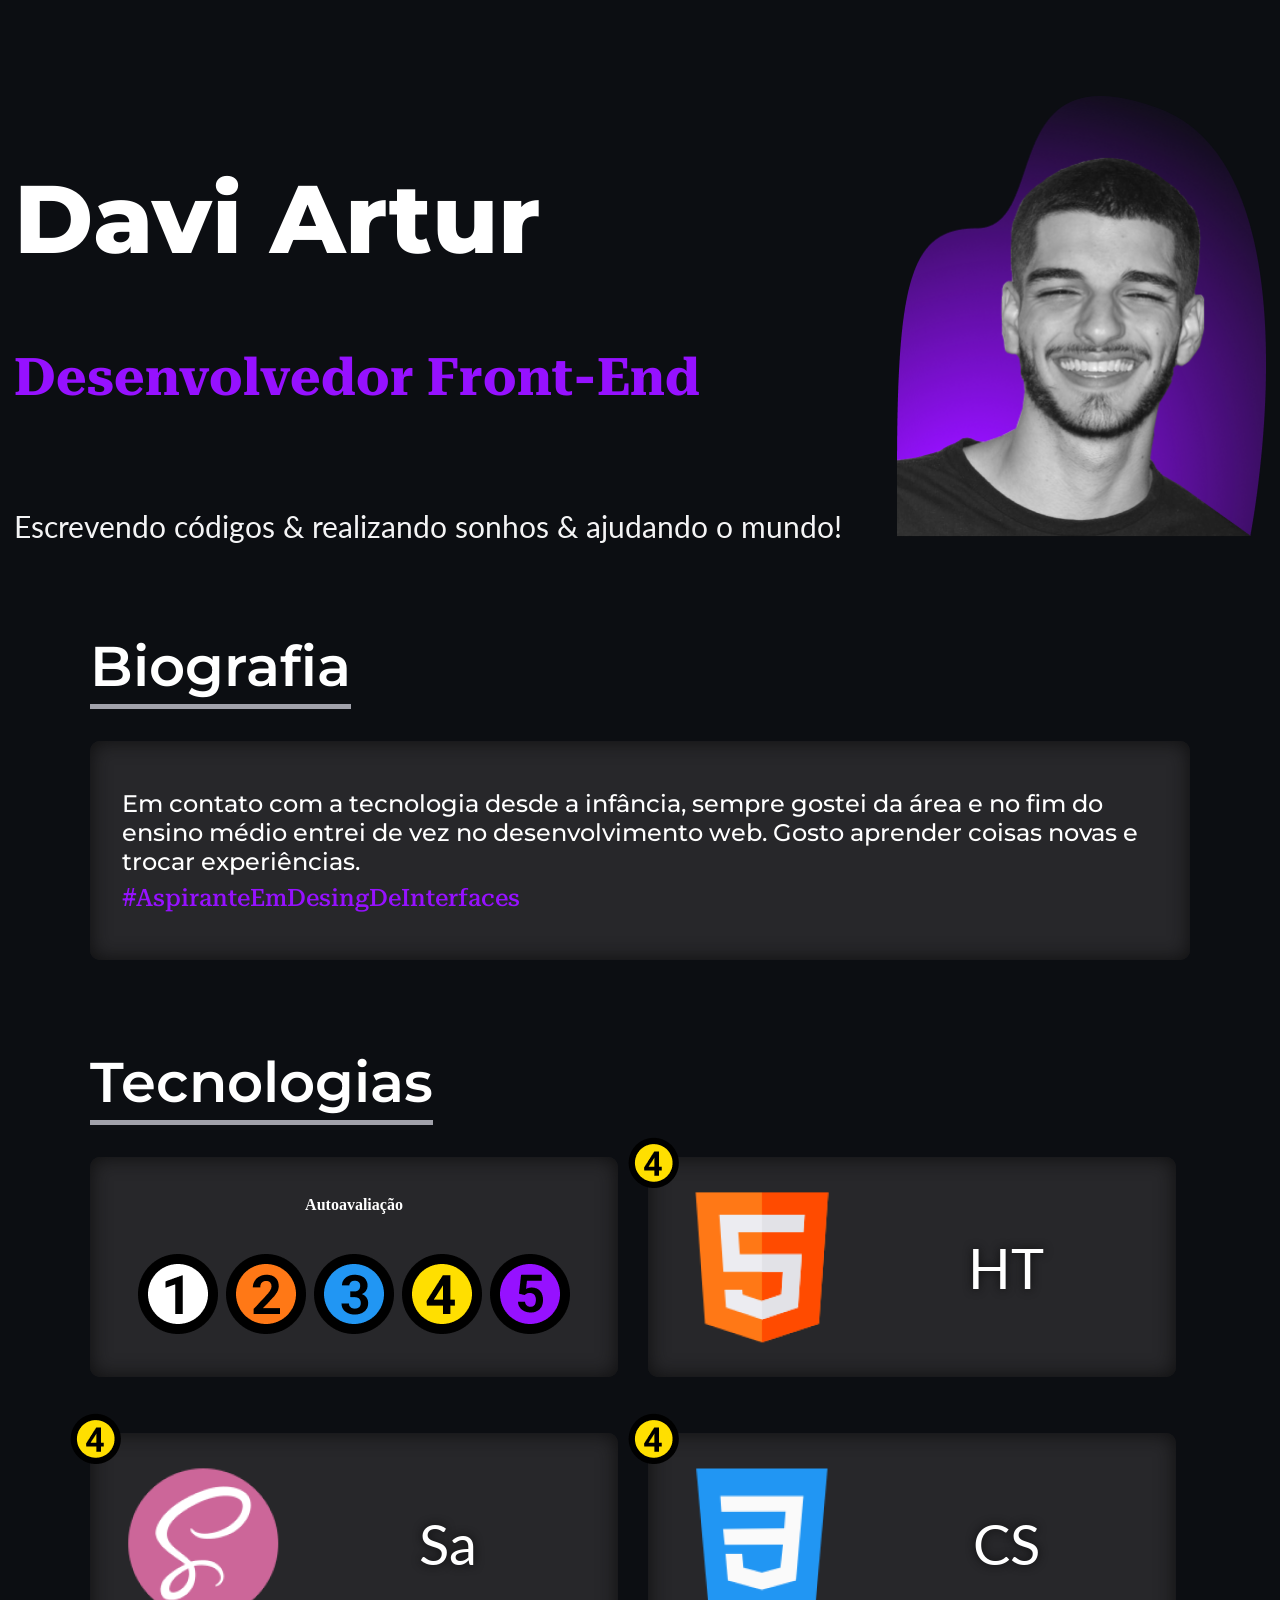
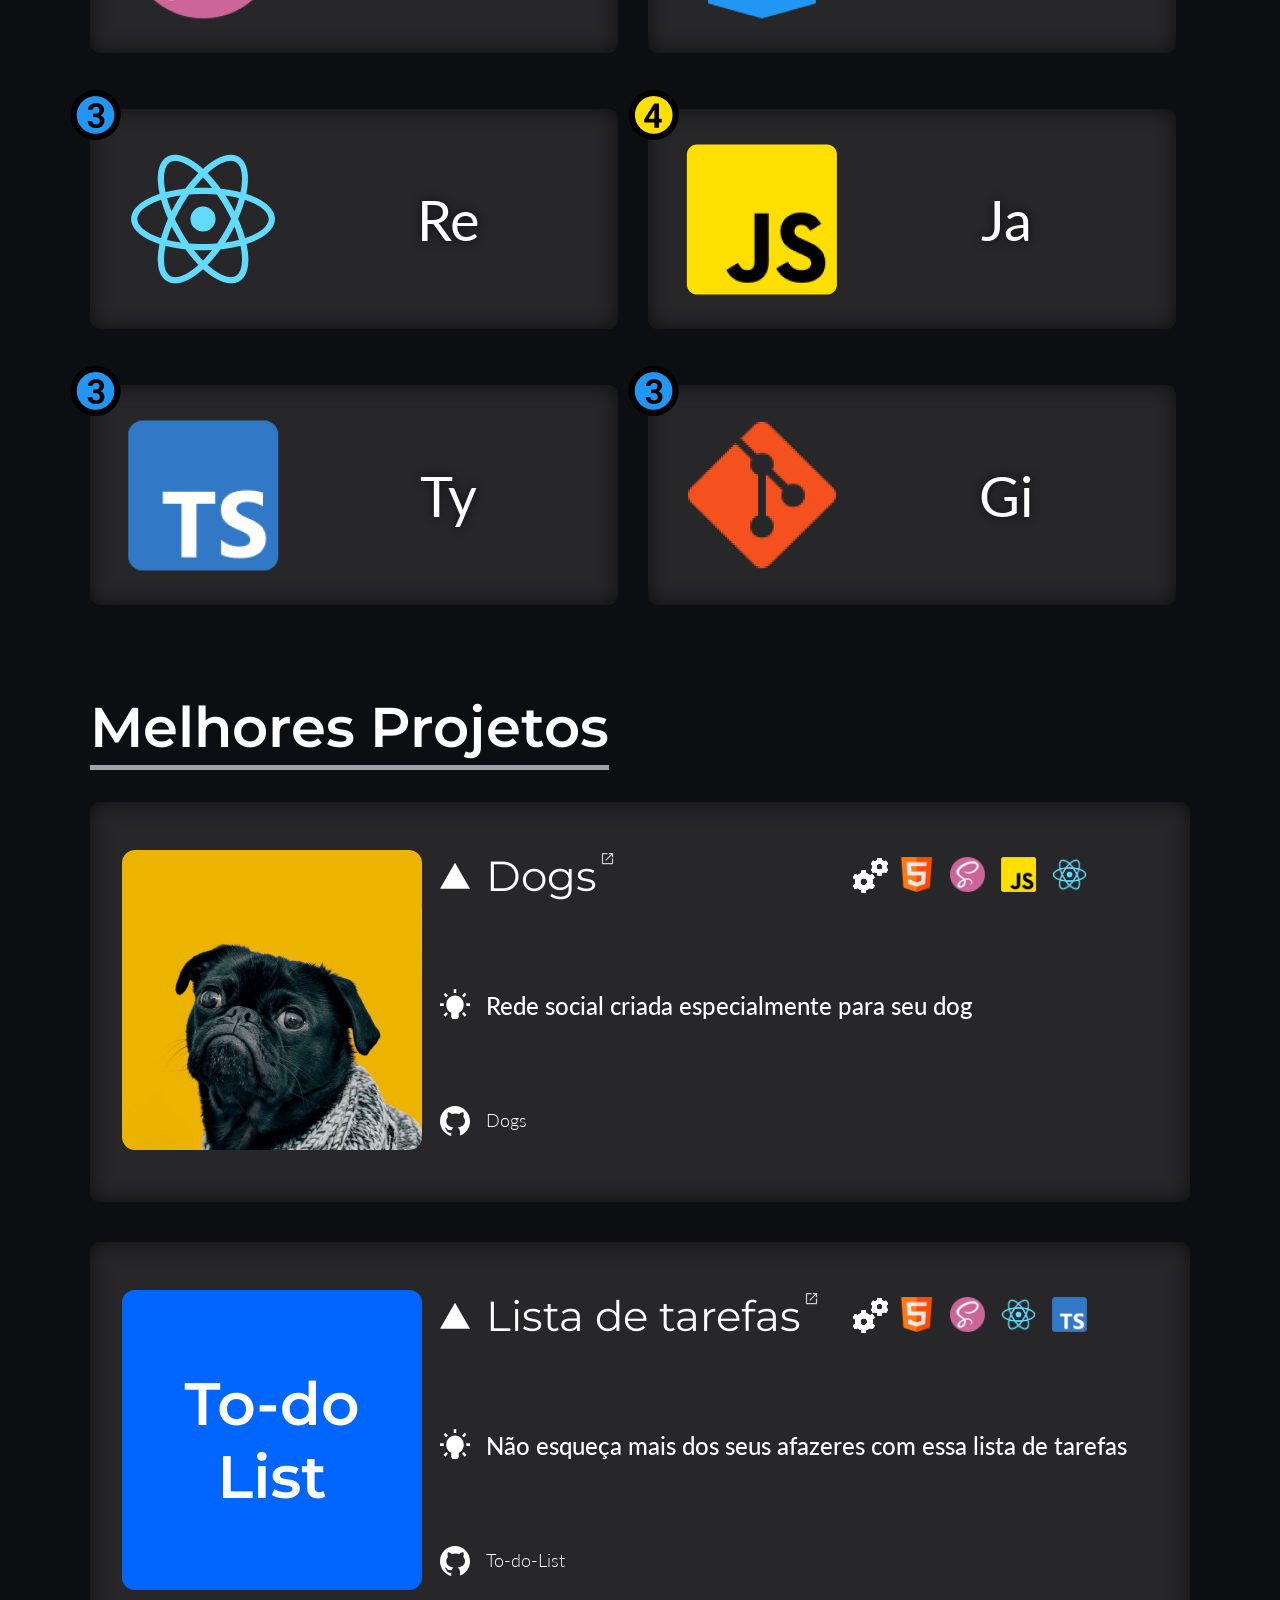
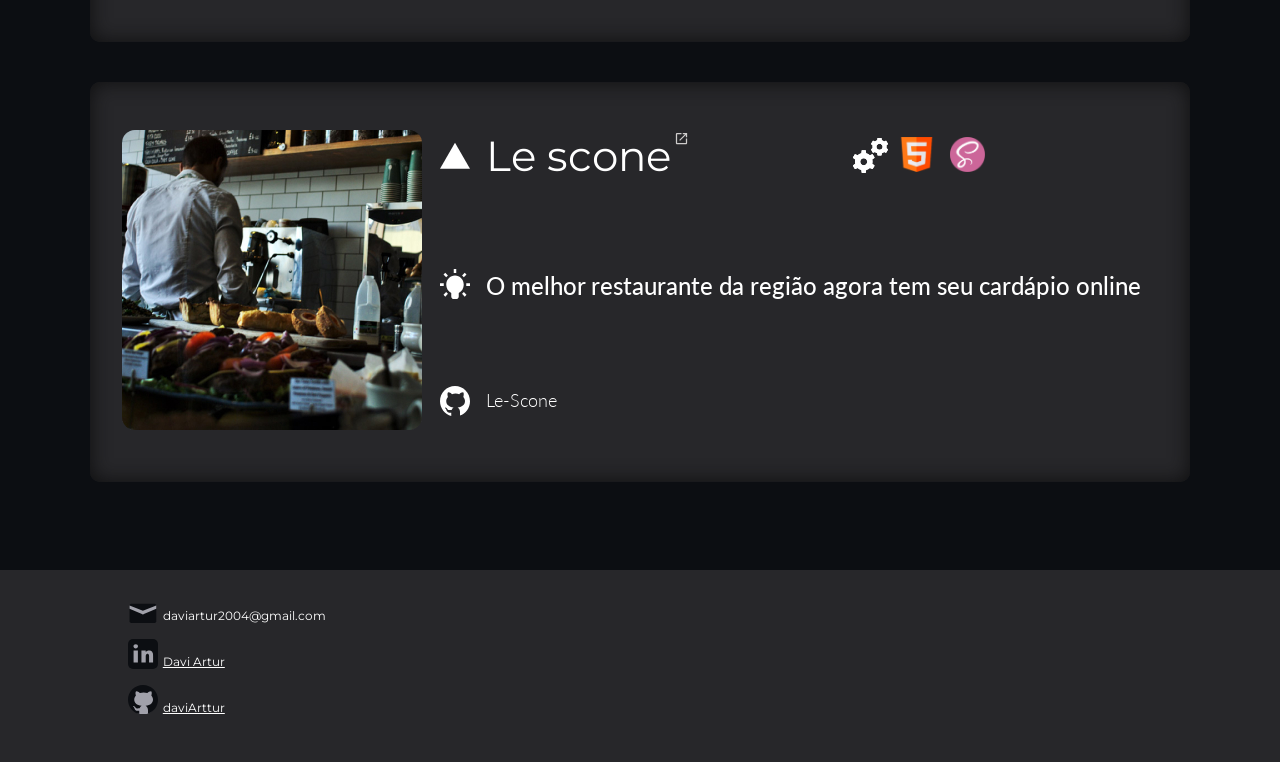
==== commit 3d1b21f5: "adicionando links externos" ====
--- a/index.html
+++ b/index.html
@@ -100,7 +100,7 @@
           <section class="projects__containerInfo">
 
             <div class="projects__containerTitle_Gears">
-              <h4 class="projects__subtitle">Dogs</h4>
+              <a href="https://dogs-social-media-react-js.vercel.app/" class="projects__subtitle tria">Dogs</a>
               <ul type="none" class="projects__projectsIcons position">
                 <li><img src="./assets/logosTecnologia/logoHtml.png" alt="Logo do HTML5"></li>
                 <li><img src="./assets/logosTecnologia/logoSass.png" alt="Logo do Sass"> </li>
@@ -130,7 +130,7 @@
           <section class="projects__containerInfo">
 
             <div class="projects__containerTitle_Gears">
-              <h4 class="projects__subtitle">Lista de tarefas</h4>
+              <a href="https://to-do-list-type-script-ten.vercel.app/" class="projects__subtitle tria">Lista de tarefas</a>
               <ul type="none" class="projects__projectsIcons position">
                 <li><img src="./assets/logosTecnologia/logoHtml.png" alt="Logo do HTML5"></li>
                 <li><img src="./assets/logosTecnologia/logoSass.png" alt="Logo do Sass"></li>
@@ -161,7 +161,7 @@
           <section class="projects__containerInfo">
 
             <div class="projects__containerTitle_Gears">
-              <h4 class="projects__subtitle">Le scone</h4>
+              <a  href="https://daviarttur.github.io/Le-Scone-Scss/" class="projects__subtitle tria">Le scone</a>
               <ul type="none" class="projects__projectsIcons position">
                 <li><img src="./assets/logosTecnologia/logoHtml.png" alt="Logo do HTML5"></li>
                 <li><img src="./assets/logosTecnologia/logoSass.png" alt="Logo do Sass"></li>
--- a/sass/styles.css
+++ b/sass/styles.css
@@ -417,18 +417,18 @@
     width: 80%;
   }
 }
-.technology__containerRating h4 {
+.technology__containerRating .tria {
   font-family: "Montserrat", sans-serif;
   font-weight: 600;
   font-size: 2rem;
 }
 @media only screen and (max-width: 980px) {
-  .technology__containerRating h4 {
+  .technology__containerRating .tria {
     font-size: 1.8rem;
   }
 }
 @media only screen and (max-width: 490px) {
-  .technology__containerRating h4 {
+  .technology__containerRating .tria {
     font-size: 1.6rem;
   }
 }
@@ -559,16 +559,16 @@
     padding-top: 5px;
   }
 }
-.projects__containerData .projects__containerInfo .projects__containerTitle_Gears h4 {
+.projects__containerData .projects__containerInfo .projects__containerTitle_Gears .tria {
   white-space: nowrap;
 }
 @media only screen and (max-width: 980px) {
-  .projects__containerData .projects__containerInfo .projects__containerTitle_Gears h4 {
+  .projects__containerData .projects__containerInfo .projects__containerTitle_Gears .tria {
     font-size: 2.4rem;
   }
 }
 @media only screen and (max-width: 490px) {
-  .projects__containerData .projects__containerInfo .projects__containerTitle_Gears h4 {
+  .projects__containerData .projects__containerInfo .projects__containerTitle_Gears .tria {
     font-size: 1.4rem;
     padding-top: 6px;
   }
@@ -583,14 +583,34 @@
     display: none;
   }
 }
-.projects__containerData section h4 {
+.projects__containerData section a {
+  text-decoration: none;
   font-family: "Montserrat", sans-serif;
   font-weight: 400;
   font-size: 2.65rem;
   padding-left: 1rem;
   position: relative;
 }
-.projects__containerData section h4::before {
+.projects__containerData section .tria {
+  text-decoration: none;
+  font-family: "Montserrat", sans-serif;
+  font-weight: 400;
+  font-size: 2.65rem;
+  padding-left: 1rem;
+  position: relative;
+}
+.projects__containerData section .tria::after {
+  content: "";
+  background-image: url("../assets/icons/link-externo.svg");
+  background-size: contain;
+  height: 15px;
+  right: -18px;
+  position: absolute;
+  top: 1px;
+  width: 15px;
+  z-index: 20;
+}
+.projects__containerData section .tria::before {
   content: "";
   background-image: url("../assets/icons/Polygon.svg");
   height: 30px;
@@ -601,7 +621,7 @@
   z-index: 20;
 }
 @media only screen and (max-width: 490px) {
-  .projects__containerData section h4::before {
+  .projects__containerData section .tria::before {
     top: 5px;
   }
 }
@@ -679,7 +699,7 @@
   }
 }
 @media only screen and (max-width: 490px) {
-  .projects__containerData section .projects__gitLInk .projects__subtitle {
+  .projects__containerData section .projects__gitLInk .tria {
     font-size: 1rem;
   }
 }
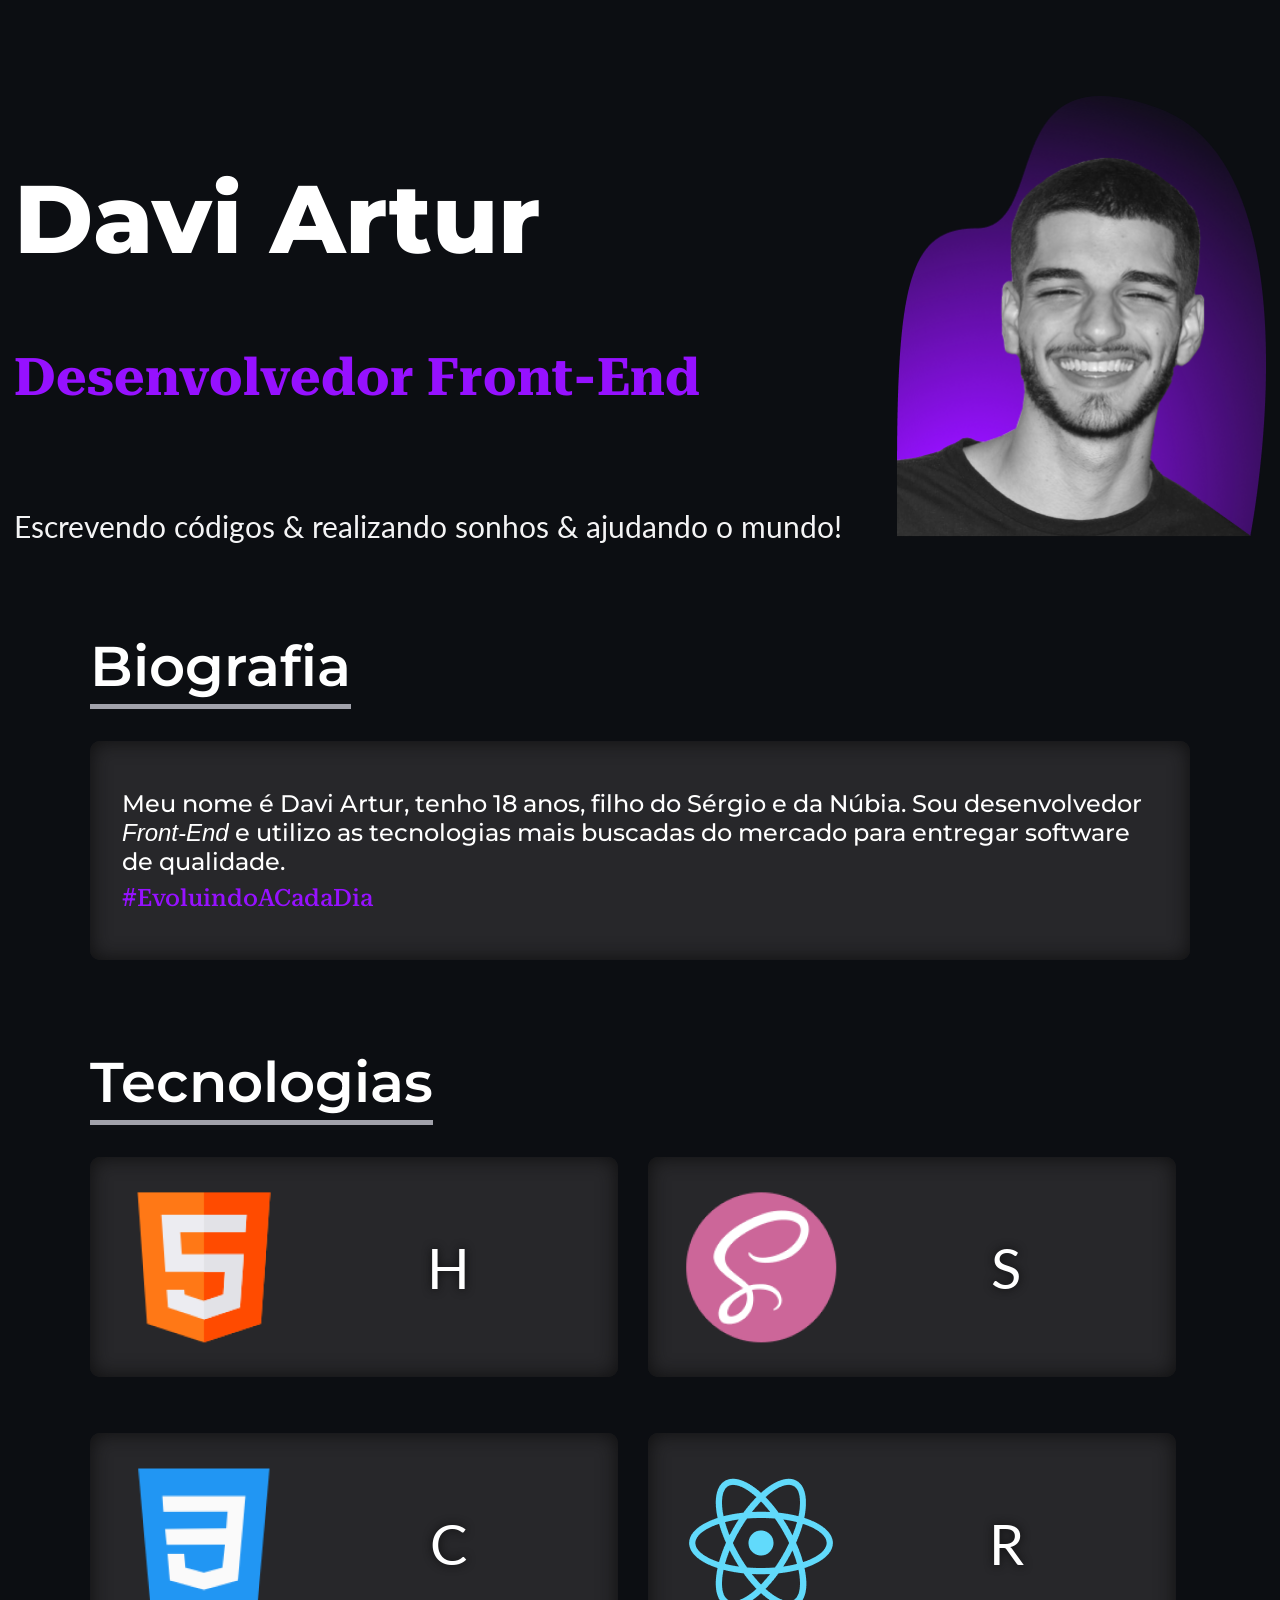
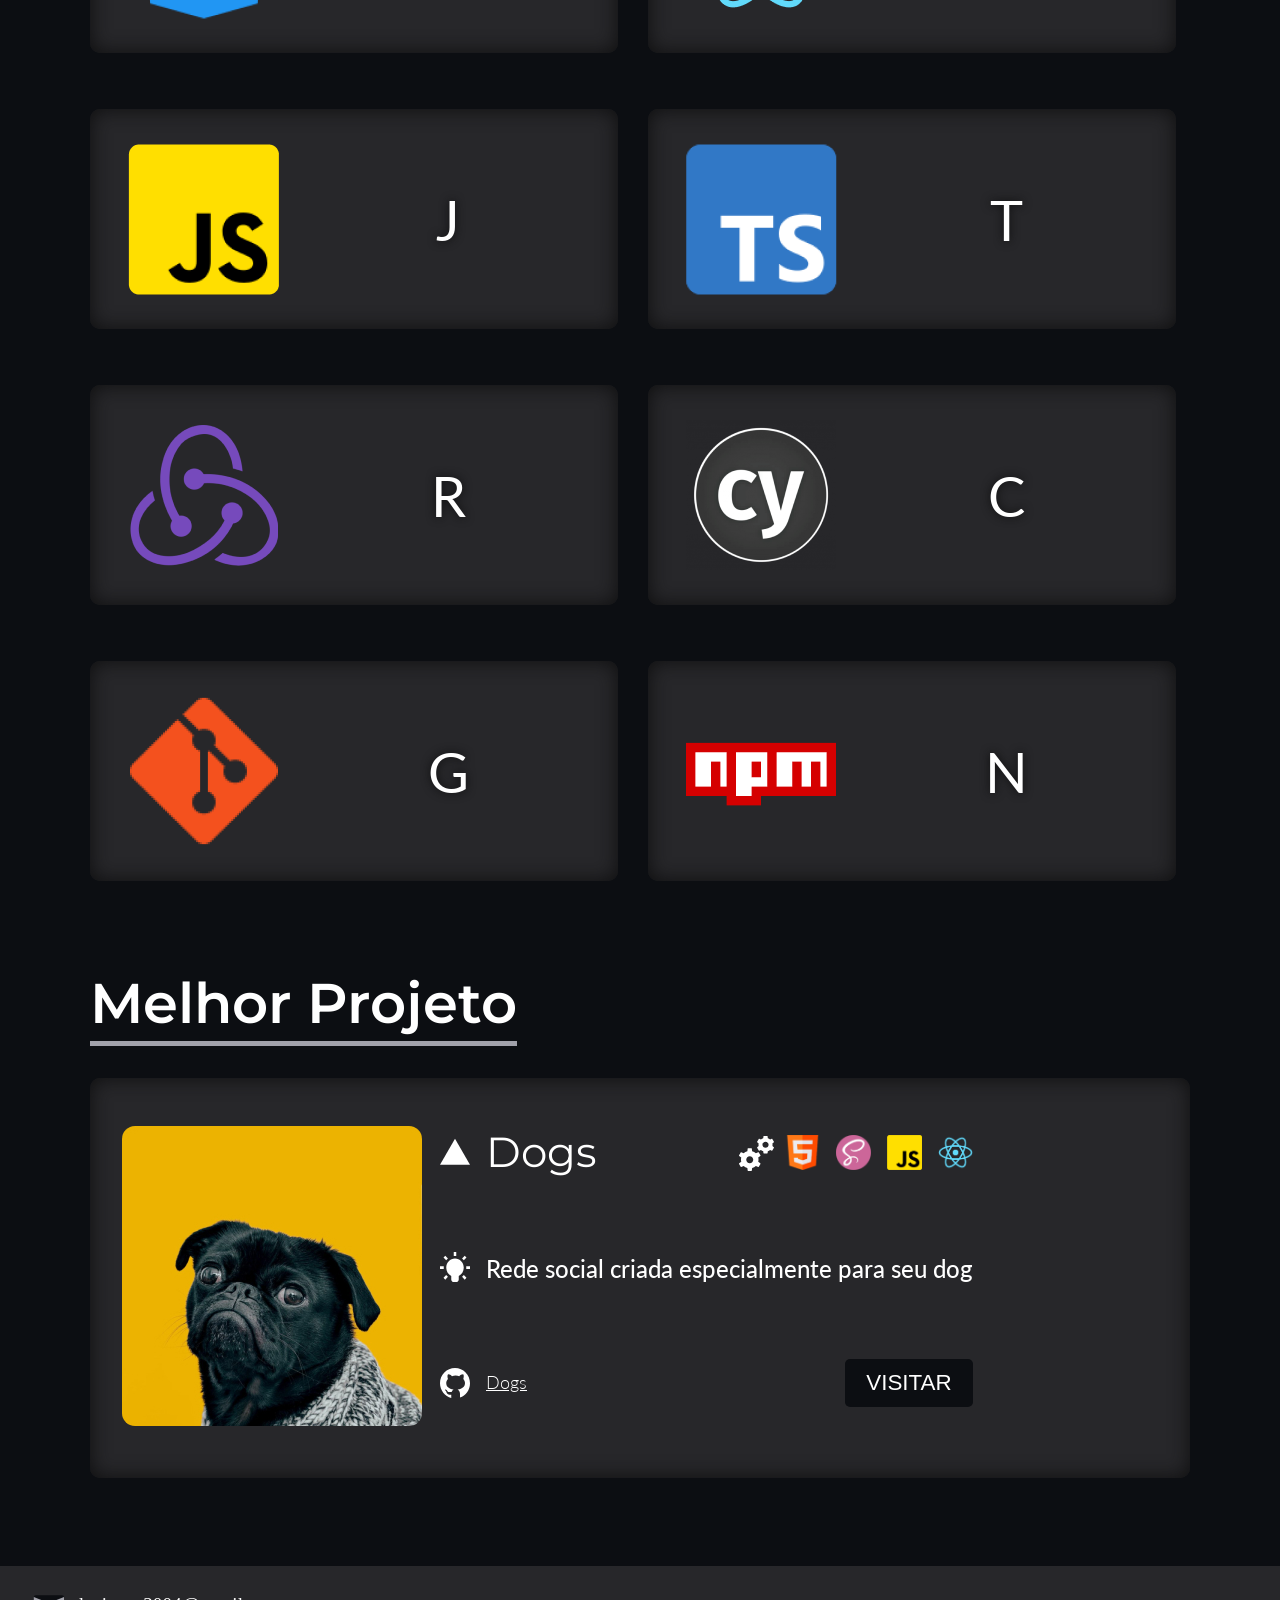
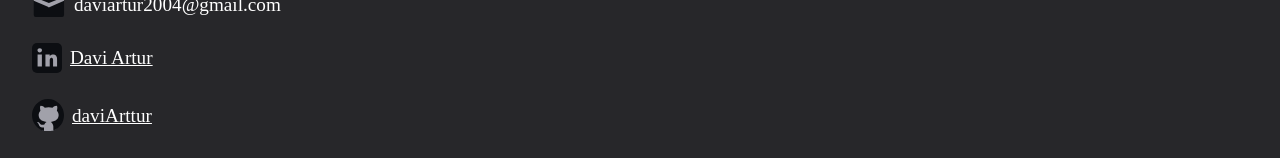
==== commit 3a68083c: "style" ====
--- a/index.html
+++ b/index.html
@@ -3,10 +3,9 @@
 
 <head>
   <meta charset="UTF-8">
-  <meta http-equiv="X-UA-Compatible" content="">
+  <meta http-equiv="X-UA-Compatible" content="IE=edge">
   <meta name="viewport" content="width=device-width, initial-scale=1.0">
   <link rel="stylesheet" href="./sass/styles.css">
-  <link rel="shortcut icon" type="imagem/x-icon" href="assets/fotoDavi.png" />
   <title>Davi Artur</title>
 </head>
 
@@ -28,8 +27,8 @@
       <h3 class="subtitle">Biografia</h3>
 
       <section class="biography__subContainer">
-        <p>Em contato com a tecnologia desde a infância, sempre gostei da área e no fim do ensino médio entrei de vez no desenvolvimento web. Gosto aprender coisas novas e trocar experiências.</p>
-        <strong>AspiranteEmDesingDeInterfaces</strong>
+        <p>Meu nome é Davi Artur, tenho 18 anos, filho do Sérgio e da Núbia. Sou desenvolvedor <i>Front-End</i> e utilizo as tecnologias mais buscadas do mercado para entregar software de qualidade.</p>
+        <strong>EvoluindoACadaDia</strong>
       </section>
 
     </section>
@@ -37,172 +36,123 @@
     <section class="technology__container js-scroll">
       <h3 class="subtitle">Tecnologias</h3>
 
-      <section class="tecnology__subContainer">
+      <ul class="tecnology__subContainer js-scroll">
+        <li class="technology__containerTechnology">
+          <img src="assets/logosTecnologia/logoHtml.png" alt="foto logo do Html ">
+          <p>HTML5</p>
+        </li>
 
-        <div class="technology__containerRating js-scroll">
-          <h4>Autoavaliação</h4>
-          <ol>
-            <li><img src="./assets/placement/medalha1.png" alt="medalha nível 1"></li>
-            <li><img src="./assets/placement/medalha2.png" alt="medalha nível 2"></li>
-            <li><img src="./assets/placement/medalha3.png" alt="medalha nível 3"></li>
-            <li><img src="./assets/placement/medalha4.png" alt="medalha nível 4"></li>
-            <li><img src="./assets/placement/medalha5.png" alt="medalha nível 5"></li>
-          </ol>
-        </div>
+        <li class="technology__containerTechnology js-scroll">
+          <img src="assets/logosTecnologia/logoSass.png" alt="foto logo do Sass">
+          <p>Sass</p>
+        </li>
 
-        <div class="technology__containerTechnology js-scroll">
-          <img src="assets/logosTecnologia/logoHtml.png" alt="Logo da linguagem HyperText Markup Language">
-          <p>HTML5</p>
-        </div>
+        <li class="technology__containerTechnology js-scroll">
+          <img src="assets/logosTecnologia/logoCss.png" alt="foto logo do Css">
+          <p>CSS3</p>
+        </li>
 
-        <div class="technology__containerTechnology js-scroll">
-          <img src="assets/logosTecnologia/logoSass.png" alt="Logo do Sass">
-          <p>Sass</p>
-        </div>
+        <li class="technology__containerTechnology js-scroll">
+          <img src="assets/logosTecnologia/logoReact.png" alt="foto logo do React">
+          <p>React</p>
+        </li>
 
-        <div class="technology__containerTechnology js-scroll">
-          <img src="assets/logosTecnologia/logoCss.png" alt="Logo do Cascading Style Sheets">
-          <p>CSS3</p>
-        </div>
+        <li class="technology__containerTechnology js-scroll">
+          <img src="assets/logosTecnologia/logoJavaScript.png" alt="foto logo do JavaScript">
+          <p>JavaScript</p>
+        </li>
 
-        <div class="technology__containerTechnology js-scroll">
-          <img src="assets/logosTecnologia/logoReact.png" alt="Logo do React">
-          <p>React</p>
-        </div>
+        <li class="technology__containerTechnology js-scroll">
+          <img src="assets/logosTecnologia/logoTypeScript.png" alt="foto logo do TypeScript">
+          <p>TypeScript</p>
+        </li>
 
-        <div class="technology__containerTechnology js-scroll">
-          <img src="assets/logosTecnologia/logoJavaScript.png" alt="Logo do JavaScript">
-          <p>JavaScript</p>
-        </div>
+        <li class="technology__containerTechnology js-scroll">
+          <img src="assets/logosTecnologia/logoRedux.png" alt="foto logo do Redux">
+          <p>Redux</p>
+        </li>
 
-        <div class="technology__containerTechnology js-scroll">
-          <img src="assets/logosTecnologia/logoTypeScript.png" alt="Logo do TypeSCript">
-          <p>TypeScript</p>
-        </div>
+        <li class="technology__containerTechnology js-scroll">
+          <img src="assets/logosTecnologia/logoCypress.png" alt="foto logo do Cypress">
+          <p>Cypress</p>
+        </li>
 
-        <div class="technology__containerTechnology js-scroll">
-          <img src="assets/logosTecnologia/logoGit.png" alt="Logo do Git">
+        <li class="technology__containerTechnology js-scroll">
+          <img src="assets/logosTecnologia/logoGit.png" alt="foto logo do Git">
           <p>Git</p>
-        </div>
+        </li>
 
-      </section>
+        <li class="technology__containerTechnology js-scroll">
+          <img src="assets/logosTecnologia/logoNpm.png" alt="foto logo do Npm">
+          <p>Npm</p>
+        </li>
+      </ul>
     </section>
 
     <section class="projects__container js-scroll">
-      <h3 class="subtitle">Melhores Projetos</h3>
+      <h3 class="subtitle">Melhor Projeto</h3>
 
       <section class="projects__subcontainer">
-        <section class="projects__containerData js-scroll">
+        <section class="projects__containerData">
           <div>
             <img src="assets/logosProjects/logoDogs.jpg" alt="Foto de um cachorro preto com uma roupa para o frio" class="projects__photoProject">
           </div>
-
+          
           <section class="projects__containerInfo">
-
+            
             <div class="projects__containerTitle_Gears">
-              <a href="https://dogs-social-media-react-js.vercel.app/" class="projects__subtitle tria">Dogs</a>
-              <ul type="none" class="projects__projectsIcons position">
-                <li><img src="./assets/logosTecnologia/logoHtml.png" alt="Logo do HTML5"></li>
-                <li><img src="./assets/logosTecnologia/logoSass.png" alt="Logo do Sass"> </li>
-                <li><img src="./assets/logosTecnologia/logoJavaScript.png" alt="Logo do JavaScript"> </li>
-                <li><img src="./assets/logosTecnologia/logoReact.png" alt="Logo do React"> </li>
-              </ul>
+              <h4 class="projects__subtitle">Dogs</h4>
+              <div class="projects__projectsIcons position">
+                <p> </p>
+                <img src="./assets/logosTecnologia/logoHtml.png" alt="Logo do HTML5" class="position">
+                <img src="./assets/logosTecnologia/logoSass.png" alt="Logo do Sass">
+                <img src="./assets/logosTecnologia/logoJavaScript.png" alt="Logo do JavaScript">
+                <img src="./assets/logosTecnologia/logoReact.png" alt="Logo do React">
+              </div>
             </div>
 
-            <ul type="none" class="projects__projectsIconsMedia position">
-              <li><img src="./assets/logosTecnologia/logoHtml.png" alt="Logo do HTML5" class="position"></li>
-              <li><img src="./assets/logosTecnologia/logoSass.png" alt="Logo do Sass"></li>
-              <li><img src="./assets/logosTecnologia/logoJavaScript.png" alt="Logo do JavaScript"></li>
-              <li><img src="./assets/logosTecnologia/logoReact.png" alt="Logo do React"></li>
-            </ul>
+            <div class="projects__projectsIconsMedia position">
+              <p> </p>
+              <img src="./assets/logosTecnologia/logoHtml.png" alt="Logo do HTML5" class="position">
+              <img src="./assets/logosTecnologia/logoSass.png" alt="Logo do Sass">
+              <img src="./assets/logosTecnologia/logoJavaScript.png" alt="Logo do JavaScript">
+              <img src="./assets/logosTecnologia/logoReact.png" alt="Logo do React">
+            </div>
 
             <p class="projects__ideia">Rede social criada especialmente para seu dog</p>
 
-            <a href="https://github.com/daviArttur/Dogs-social-media-React.JS" class="projects__gitLInk">Dogs</a>
-          </section>
-        </section>
-
-        <section class="projects__containerData js-scroll">
-          <div>
-            <img src="assets/logosProjects/LogoToDo.jpg" class="projects__photoProject" alt="Logo da lista de tarefas">
-          </div>
-
-          <section class="projects__containerInfo">
-
-            <div class="projects__containerTitle_Gears">
-              <a href="https://to-do-list-type-script-ten.vercel.app/" class="projects__subtitle tria">Lista de tarefas</a>
-              <ul type="none" class="projects__projectsIcons position">
-                <li><img src="./assets/logosTecnologia/logoHtml.png" alt="Logo do HTML5"></li>
-                <li><img src="./assets/logosTecnologia/logoSass.png" alt="Logo do Sass"></li>
-                <li><img src="./assets/logosTecnologia/logoReact.png" alt="Logo do React"></li>
-                <li></li>
-                <li><img src="./assets/logosTecnologia/logoTypeScript.png" alt="Logo do TypeScript"></li>
-              </ul>
+            <div class="container_btn_visit">
+              <a href="" class="projects__gitLInk">Dogs</a>
+              <a href="https://dogs-social-media-react-js.vercel.app/" target="_blank">
+                <button type="submit"class="btn_visit_project" >VISITAR</button>
+              </a> 
             </div>
-
-            <ul type="none" class="projects__projectsIconsMedia position">
-              <li><img src="./assets/logosTecnologia/logoHtml.png" alt="Logo do HTML5" class="position"></li>
-              <li><img src="./assets/logosTecnologia/logoSass.png" alt="Logo do Sass"></li>
-              <li><img src="./assets/logosTecnologia/logoReact.png" alt="Logo do React"></li>
-              <li><img src="./assets/logosTecnologia/logoTypeScript.png" alt="Logo do TypeScript"></li>
-            </ul>
-
-            <p class="projects__ideia">Não esqueça mais dos seus afazeres com essa lista de tarefas</p>
-
-            <a href="https://github.com/daviArttur/To-do-List-TypeScript" class="projects__gitLInk">To-do-List</a>
-          </section>
-        </section>
-
-        <section class="projects__containerData js-scroll">
-          <div>
-            <img src="assets/logosProjects/logoLeScone.jpg" alt="Foto de um chef de cozinha preparando comida no restaurante" class="projects__photoProject">
-          </div>
-
-          <section class="projects__containerInfo">
-
-            <div class="projects__containerTitle_Gears">
-              <a  href="https://daviarttur.github.io/Le-Scone-Scss/" class="projects__subtitle tria">Le scone</a>
-              <ul type="none" class="projects__projectsIcons position">
-                <li><img src="./assets/logosTecnologia/logoHtml.png" alt="Logo do HTML5"></li>
-                <li><img src="./assets/logosTecnologia/logoSass.png" alt="Logo do Sass"></li>
-              </ul>
-            </div>
-
-            <ul type="none"" class="projects__projectsIconsMedia position">
-              <li><img src="./assets/logosTecnologia/logoHtml.png" alt="Logo do HTML5"></li>
-              <li><img src="./assets/logosTecnologia/logoSass.png" alt="Logo do Sass"></li>
-            </ul>
-
-            <p class="projects__ideia">O melhor restaurante da região agora tem seu cardápio online</p>
-
-            <a href="https://github.com/daviArttur/Le-Scone-Scss" class="projects__gitLInk">Le-Scone</a>
+            
           </section>
         </section>
       </section>
     </section>
-    </section>
   </main>
 
   <footer>
-    <address>
-      <div>
-        <img src="./assets/icons/Logo email.svg" alt="foto de uma carta" />
-        <p> daviartur2004@gmail.com</p>
-      </div>
+    <div>
+      <img src="./assets/icons/Logo email.svg"/>
+      <p>daviartur2004@gmail.com</p>
+     </div>
+     
+     <div>
+      <img src="./assets/icons/logolinkedin1.svg" />
+      <a href="https://www.linkedin.com/in/davi-artur-9a7712215/">Davi Artur</a>
+     </div>
 
-      <div>
-        <img src="./assets/icons/logolinkedin1.svg" alt="logo do Linkedin" />
-        <a href="https://www.linkedin.com/in/davi-artur-9a7712215/">Davi Artur</a>
-      </div>
-
-      <div>
-        <img src="./assets/icons/Logo github.svg" alt="logo do GitHub" />
-        <a href="https://github.com/daviArttur">daviArttur</a>
-      </div>
-    </address>
+     <div>
+      <img src="./assets/icons/Logo github.svg" />
+      <a href="https://github.com/daviArttur">daviArttur</a>
+     </div>
+     
   </footer>
 
 </body>
-<script type="module" src="./js/index.js"></script>
-
+ <script type="module" src="./js/index.js"></script>
+ 
 </html>
--- a/sass/styles.css
+++ b/sass/styles.css
@@ -250,7 +250,7 @@
     gap: 0;
   }
 }
-main .tecnology__subContainer .technology__containerTechnology {
+main .tecnology__subContainer li {
   align-items: center;
   box-shadow: inset 0 0 20px #0e0e0f;
   display: flex;
@@ -259,110 +259,46 @@
   justify-content: space-evenly;
   margin-bottom: 2.5rem;
   max-width: 33rem;
-  position: relative;
   width: 100%;
 }
-main .tecnology__subContainer .technology__containerTechnology:nth-child(2)::before {
-  content: "";
-  background-image: url("../assets/placement/medalha4red.png");
-  position: absolute;
-  height: 51px;
-  left: -20px;
-  top: -20px;
-  width: 51px;
-}
-main .tecnology__subContainer .technology__containerTechnology:nth-child(3)::before {
-  content: "";
-  background-image: url("../assets/placement/medalha4red.png");
-  position: absolute;
-  height: 51px;
-  left: -20px;
-  top: -20px;
-  width: 51px;
-}
-main .tecnology__subContainer .technology__containerTechnology:nth-child(4)::before {
-  content: "";
-  background-image: url("../assets/placement/medalha4red.png");
-  position: absolute;
-  height: 51px;
-  left: -20px;
-  top: -20px;
-  width: 51px;
-}
-main .tecnology__subContainer .technology__containerTechnology:nth-child(5)::before {
-  content: "";
-  background-image: url("../assets/placement/medalha3red.png");
-  position: absolute;
-  height: 51px;
-  left: -20px;
-  top: -20px;
-  width: 51px;
-}
-main .tecnology__subContainer .technology__containerTechnology:nth-child(6)::before {
-  content: "";
-  background-image: url("../assets/placement/medalha4red.png");
-  position: absolute;
-  height: 51px;
-  left: -20px;
-  top: -20px;
-  width: 51px;
-}
-main .tecnology__subContainer .technology__containerTechnology:nth-child(7)::before {
-  content: "";
-  background-image: url("../assets/placement/medalha3red.png");
-  position: absolute;
-  height: 51px;
-  left: -20px;
-  top: -20px;
-  width: 51px;
-}
-main .tecnology__subContainer .technology__containerTechnology:nth-child(8)::before {
-  content: "";
-  background-image: url("../assets/placement/medalha3red.png");
-  position: absolute;
-  height: 51px;
-  left: -20px;
-  top: -20px;
-  width: 51px;
-}
-@media only screen and (max-width: 980px) {
-  main .tecnology__subContainer .technology__containerTechnology {
+@media only screen and (max-width: 980px) {
+  main .tecnology__subContainer li {
     flex-flow: column nowrap;
     width: 90%;
   }
 }
 @media only screen and (max-width: 640px) {
-  main .tecnology__subContainer .technology__containerTechnology {
+  main .tecnology__subContainer li {
     width: 90%;
   }
 }
 @media only screen and (max-width: 640px) {
-  main .tecnology__subContainer .technology__containerTechnology {
+  main .tecnology__subContainer li {
     font-size: 34px;
   }
 }
 @media only screen and (max-width: 490px) {
-  main .tecnology__subContainer .technology__containerTechnology {
+  main .tecnology__subContainer li {
     width: 80%;
     flex-flow: column nowrap;
   }
 }
-main .tecnology__subContainer .technology__containerTechnology img {
+main .tecnology__subContainer li img {
   max-width: 300px;
 }
 @media only screen and (max-width: 980px) {
-  main .tecnology__subContainer .technology__containerTechnology img {
+  main .tecnology__subContainer li img {
     max-width: 200px;
     width: 40%;
   }
 }
 @media only screen and (max-width: 640px) {
-  main .tecnology__subContainer .technology__containerTechnology img {
+  main .tecnology__subContainer li img {
     padding-bottom: 0.5rem;
     width: 120px;
   }
 }
-main .tecnology__subContainer .technology__containerTechnology p {
+main .tecnology__subContainer li p {
   font-family: "Lato", sans-serif;
   font-size: 3.5rem;
   font-weight: 400;
@@ -370,88 +306,25 @@
   text-shadow: 0px 0px 10px #0e0e0f;
 }
 @media only screen and (max-width: 980px) {
-  main .tecnology__subContainer .technology__containerTechnology p {
+  main .tecnology__subContainer li p {
     width: auto;
     font-size: 42px;
   }
 }
 @media only screen and (max-width: 640px) {
-  main .tecnology__subContainer .technology__containerTechnology p {
+  main .tecnology__subContainer li p {
     font-size: 34px;
   }
 }
 @media only screen and (max-width: 490px) {
-  main .tecnology__subContainer .technology__containerTechnology p {
+  main .tecnology__subContainer li p {
     font-size: 26px;
   }
 }
 @media only screen and (max-width: 1100px) {
-  main .tecnology__subContainer .technology__containerTechnology:nth-child(odd) {
+  main .tecnology__subContainer li:nth-child(odd) {
     margin-right: 0;
   }
-}
-
-.technology__containerRating {
-  background-color: #27272A;
-  box-shadow: inset 0 0 20px #0e0e0f;
-  border-radius: 10px;
-  align-items: center;
-  box-shadow: inset 0 0 20px #0e0e0f;
-  display: flex;
-  flex-flow: column nowrap;
-  height: 13.75rem;
-  justify-content: space-evenly;
-  margin-bottom: 2.5rem;
-  max-width: 33rem;
-  width: 100%;
-  padding: 0 0.5rem;
-  position: relative;
-}
-@media only screen and (max-width: 980px) {
-  .technology__containerRating {
-    width: 90%;
-  }
-}
-@media only screen and (max-width: 490px) {
-  .technology__containerRating {
-    width: 80%;
-  }
-}
-.technology__containerRating .tria {
-  font-family: "Montserrat", sans-serif;
-  font-weight: 600;
-  font-size: 2rem;
-}
-@media only screen and (max-width: 980px) {
-  .technology__containerRating .tria {
-    font-size: 1.8rem;
-  }
-}
-@media only screen and (max-width: 490px) {
-  .technology__containerRating .tria {
-    font-size: 1.6rem;
-  }
-}
-.technology__containerRating ol {
-  list-style-type: none;
-  display: flex;
-  flex-flow: row nowrap;
-  gap: 0.5rem;
-}
-.technology__containerRating ol li {
-  width: 100%;
-}
-@media only screen and (max-width: 1100px) {
-  .technology__containerRating ol img {
-    width: 100%;
-  }
-}
-
-.placement {
-  background-image: url("../assets/placement/medalha1.png");
-  position: absolute;
-  top: 0;
-  left: 0;
 }
 
 .projects__container {
@@ -520,6 +393,29 @@
     width: 100%;
   }
 }
+.projects__containerData .container_btn_visit {
+  display: flex;
+  justify-content: space-between;
+  align-items: center;
+}
+.projects__containerData .container_btn_visit .btn_visit_project {
+  background-color: #0C0E12;
+  border-radius: 5px;
+  color: #fff;
+  cursor: pointer;
+  font-size: 1.4rem;
+  height: 3rem;
+  text-decoration: none;
+  text-align: center;
+  width: 8rem;
+}
+@media only screen and (max-width: 490px) {
+  .projects__containerData .container_btn_visit .btn_visit_project {
+    height: 2rem;
+    font-size: 1rem;
+    width: 6rem;
+  }
+}
 .projects__containerData .projects__containerInfo {
   align-items: left;
   display: flex;
@@ -528,7 +424,6 @@
   padding-bottom: 1.2rem;
   max-height: 300px;
   margin-left: 3rem;
-  width: 100%;
 }
 @media only screen and (max-width: 640px) {
   .projects__containerData .projects__containerInfo {
@@ -559,58 +454,36 @@
     padding-top: 5px;
   }
 }
-.projects__containerData .projects__containerInfo .projects__containerTitle_Gears .tria {
+.projects__containerData .projects__containerInfo .projects__containerTitle_Gears h4 {
   white-space: nowrap;
 }
 @media only screen and (max-width: 980px) {
-  .projects__containerData .projects__containerInfo .projects__containerTitle_Gears .tria {
+  .projects__containerData .projects__containerInfo .projects__containerTitle_Gears h4 {
     font-size: 2.4rem;
   }
 }
 @media only screen and (max-width: 490px) {
-  .projects__containerData .projects__containerInfo .projects__containerTitle_Gears .tria {
-    font-size: 1.4rem;
-    padding-top: 6px;
+  .projects__containerData .projects__containerInfo .projects__containerTitle_Gears h4 {
+    font-size: 2rem;
   }
 }
 .projects__containerData .projects__containerInfo .projects__projectsIcons {
   display: flex;
   align-items: center;
-  width: 40%;
 }
 @media only screen and (max-width: 980px) {
   .projects__containerData .projects__containerInfo .projects__projectsIcons {
     display: none;
   }
 }
-.projects__containerData section a {
-  text-decoration: none;
+.projects__containerData section h4 {
   font-family: "Montserrat", sans-serif;
   font-weight: 400;
   font-size: 2.65rem;
   padding-left: 1rem;
   position: relative;
 }
-.projects__containerData section .tria {
-  text-decoration: none;
-  font-family: "Montserrat", sans-serif;
-  font-weight: 400;
-  font-size: 2.65rem;
-  padding-left: 1rem;
-  position: relative;
-}
-.projects__containerData section .tria::after {
-  content: "";
-  background-image: url("../assets/icons/link-externo.svg");
-  background-size: contain;
-  height: 15px;
-  right: -18px;
-  position: absolute;
-  top: 1px;
-  width: 15px;
-  z-index: 20;
-}
-.projects__containerData section .tria::before {
+.projects__containerData section h4::before {
   content: "";
   background-image: url("../assets/icons/Polygon.svg");
   height: 30px;
@@ -621,7 +494,7 @@
   z-index: 20;
 }
 @media only screen and (max-width: 490px) {
-  .projects__containerData section .tria::before {
+  .projects__containerData section h4::before {
     top: 5px;
   }
 }
@@ -636,11 +509,6 @@
     border-radius: 0;
     margin-left: 1rem;
     width: 35px;
-  }
-}
-@media only screen and (max-width: 490px) {
-  .projects__containerData section .projects__projectsIconsMedia {
-    flex-flow: row wrap;
   }
 }
 .projects__containerData section .projects__projectsIcons img {
@@ -698,11 +566,6 @@
     text-align: start;
   }
 }
-@media only screen and (max-width: 490px) {
-  .projects__containerData section .projects__gitLInk .tria {
-    font-size: 1rem;
-  }
-}
 
 .position {
   position: relative;
@@ -727,24 +590,15 @@
   height: 12rem;
   width: 100%;
 }
-footer address {
-  margin: auto;
-  width: 80%;
-  font-style: normal;
-}
-footer address div {
-  display: flex;
-  align-items: flex-end;
-  justify-content: left;
-  margin-bottom: 1rem;
-}
-footer address div img {
-  width: 30px;
-}
-footer address div a, footer address div p {
-  font-family: "Montserrat", sans-serif;
-  font-size: 12px;
-  padding-left: 0.3rem;
+footer div {
+  display: flex;
+  align-items: center;
+  justify-content: center;
+  padding-left: 2rem;
+}
+footer div a, footer div p {
+  font-size: 1.2rem;
+  padding-left: 0.5rem;
 }
 
 .js-scroll {
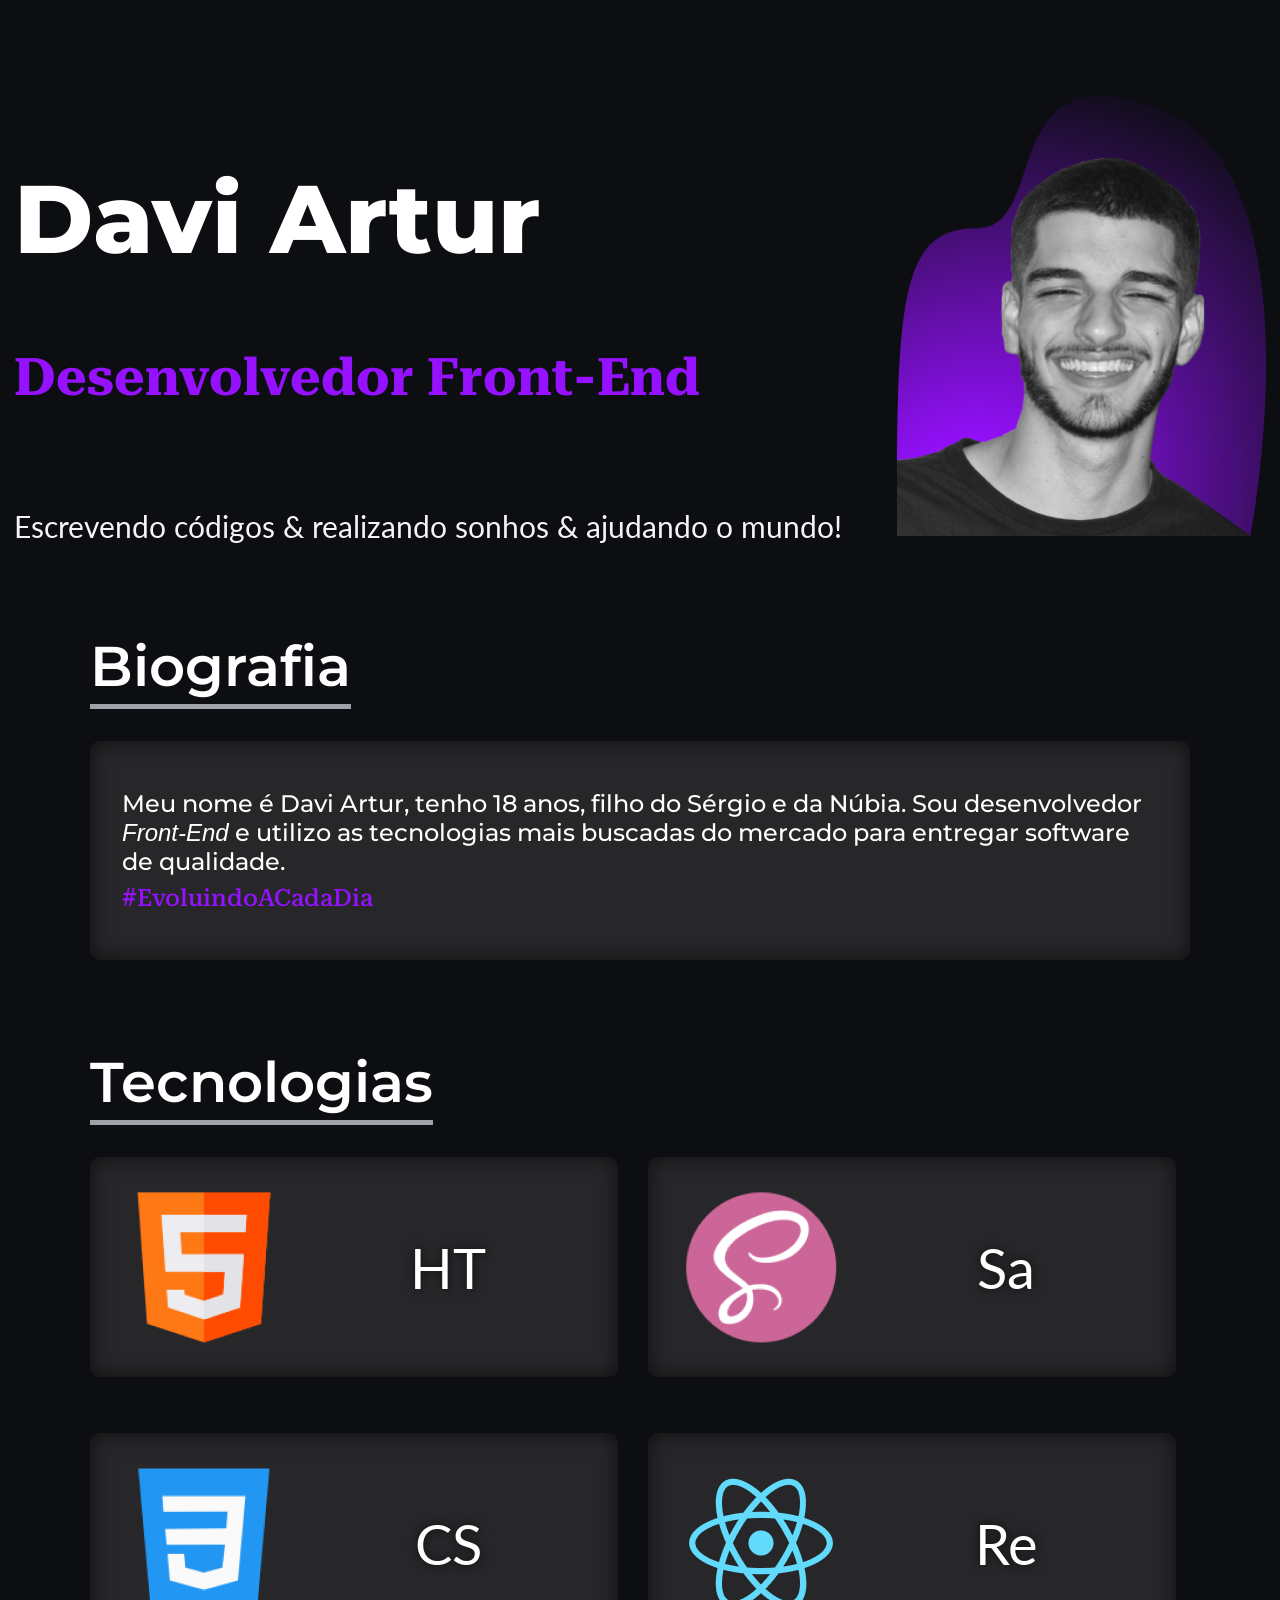
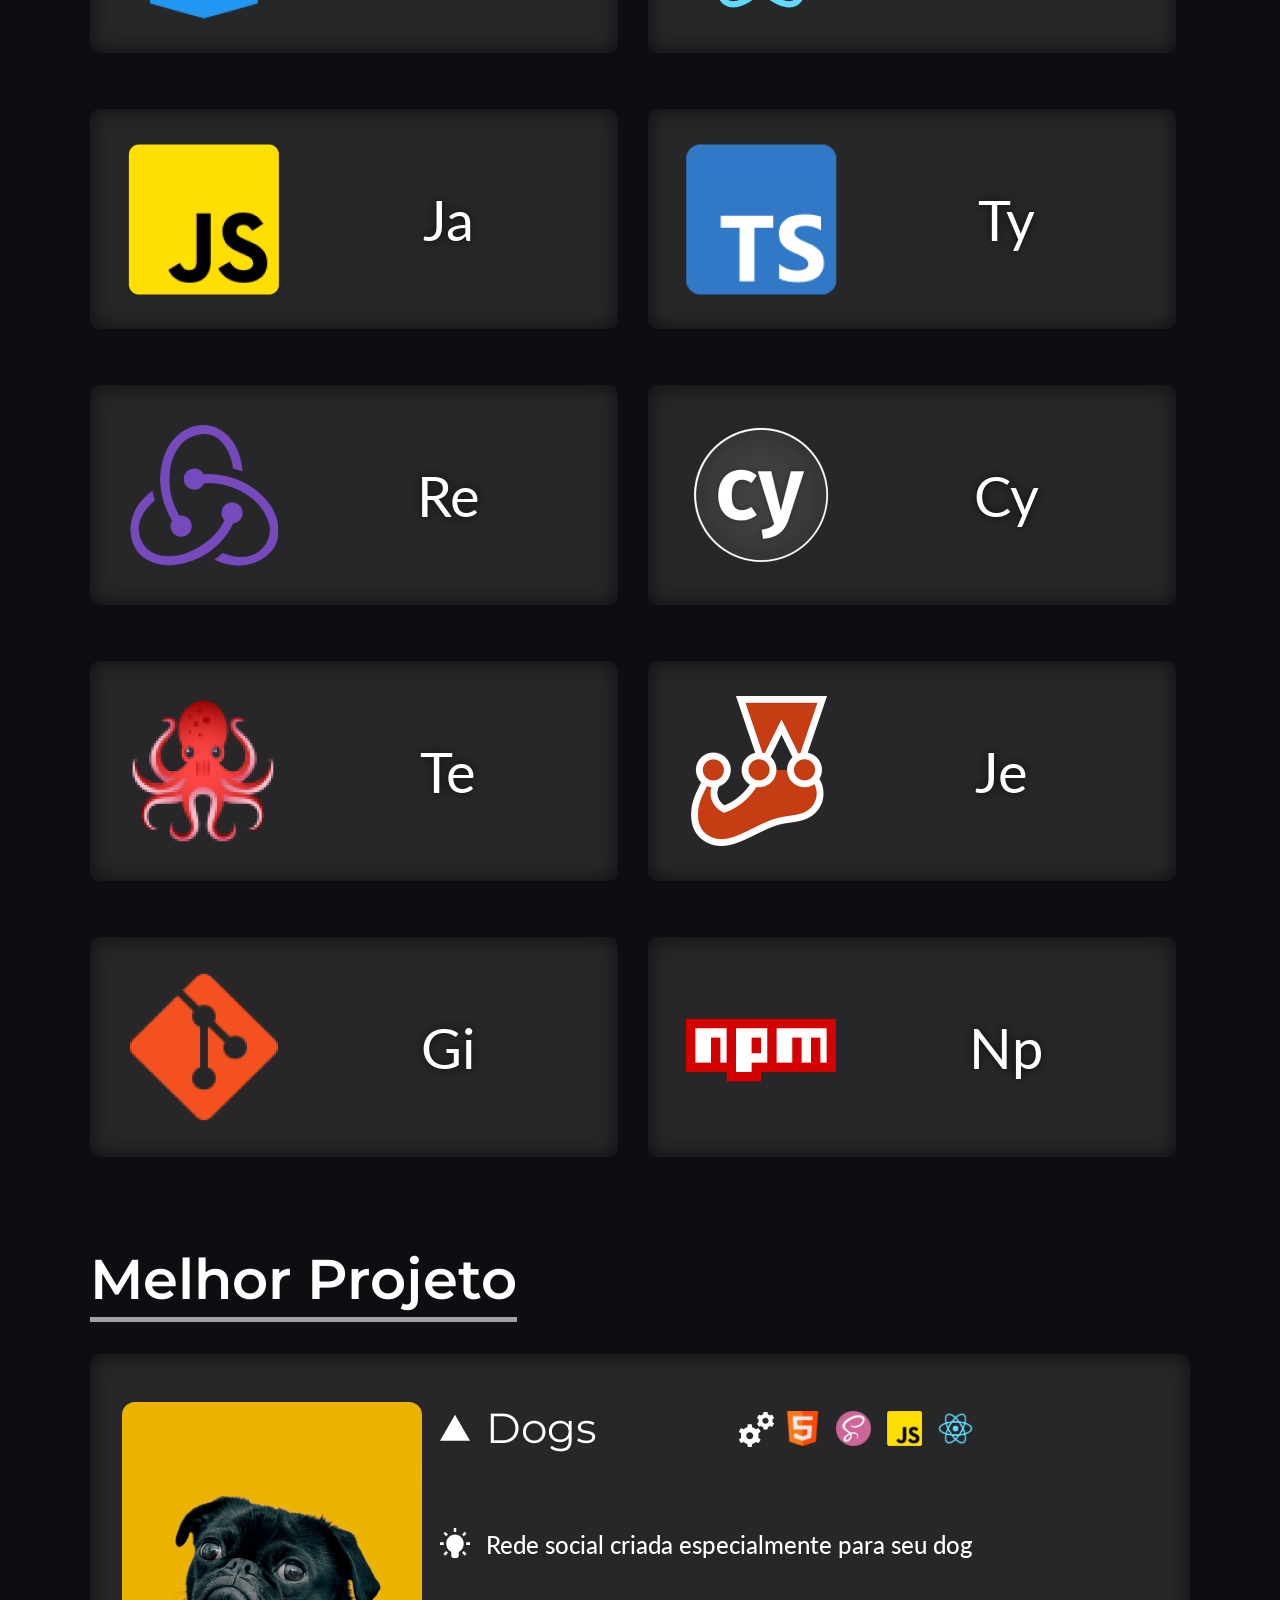
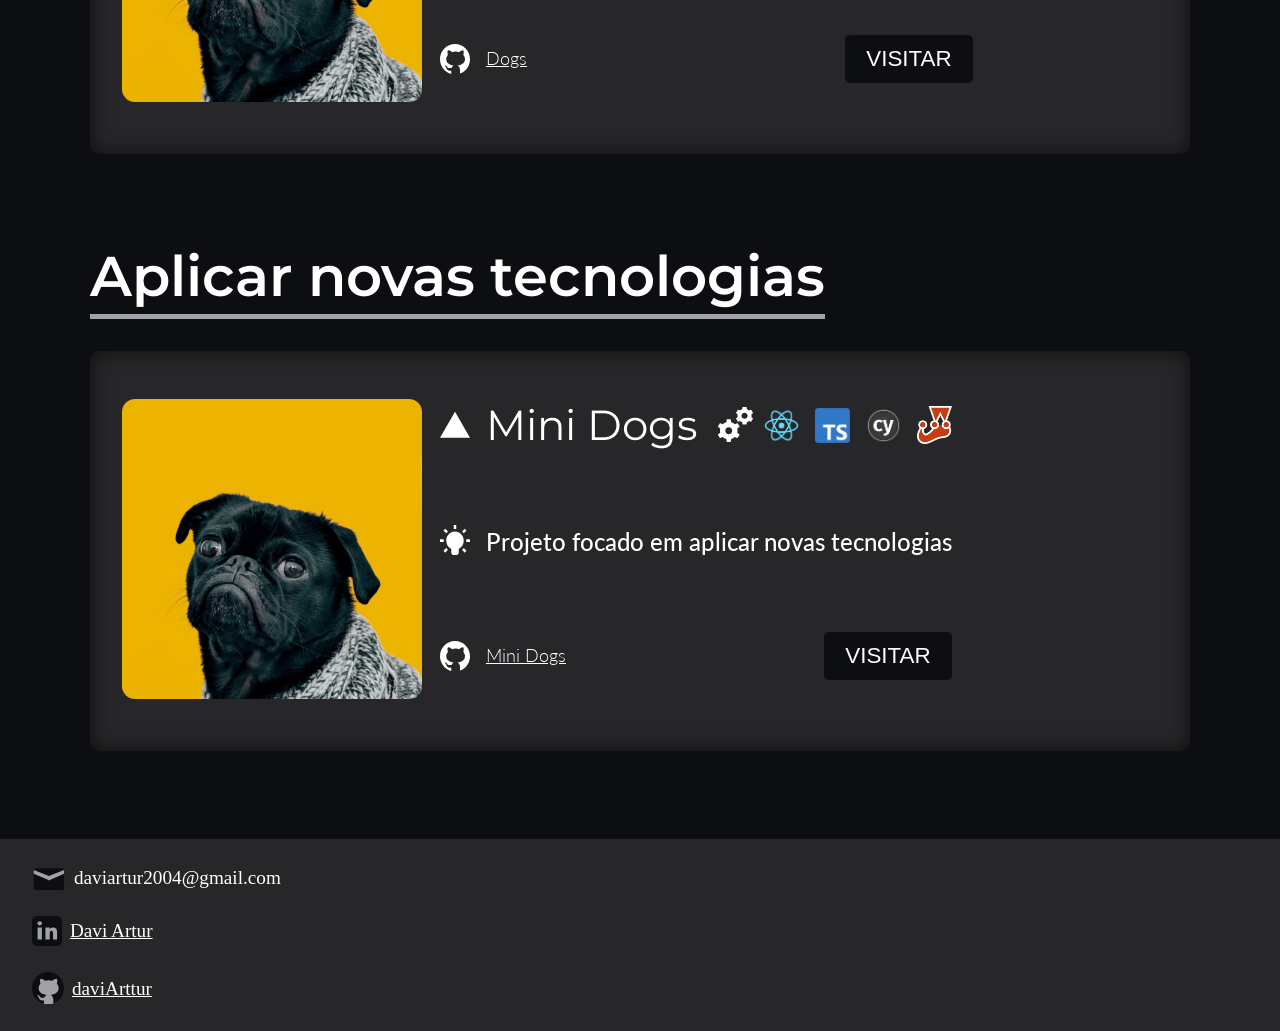
==== commit 46f4be2f: "update" ====
--- a/index.html
+++ b/index.html
@@ -6,6 +6,7 @@
   <meta http-equiv="X-UA-Compatible" content="IE=edge">
   <meta name="viewport" content="width=device-width, initial-scale=1.0">
   <link rel="stylesheet" href="./sass/styles.css">
+  <link rel="icon" href="./assets/fotoDavi.png">
   <title>Davi Artur</title>
 </head>
 
@@ -75,6 +76,16 @@
         <li class="technology__containerTechnology js-scroll">
           <img src="assets/logosTecnologia/logoCypress.png" alt="foto logo do Cypress">
           <p>Cypress</p>
+        </li>
+
+        <li class="technology__containerTechnology js-scroll">
+          <img src="assets/logosTecnologia/logoTesting.png" alt="foto logo do Teting Library">
+          <p>Testing <br> Library</p>
+        </li>
+
+        <li class="technology__containerTechnology js-scroll">
+          <img src="assets/logosTecnologia/logoJest.png" alt="foto logo do Jest">
+          <p>Jest</p>
         </li>
 
         <li class="technology__containerTechnology js-scroll">
@@ -122,9 +133,53 @@
             <p class="projects__ideia">Rede social criada especialmente para seu dog</p>
 
             <div class="container_btn_visit">
-              <a href="" class="projects__gitLInk">Dogs</a>
+              <a href="https://github.com/daviArttur/Dogs-social-media-React.JS" target="_blank" class="projects__gitLInk">Dogs</a>
               <a href="https://dogs-social-media-react-js.vercel.app/" target="_blank">
                 <button type="submit"class="btn_visit_project" >VISITAR</button>
+              </a> 
+            </div>
+            
+          </section>
+        </section>
+      </section>
+    </section>
+
+    <section class="projects__container js-scroll">
+      <h3 class="subtitle">Aplicar novas tecnologias</h3>
+
+      <section class="projects__subcontainer">
+        <section class="projects__containerData">
+          <div>
+            <img src="assets/logosProjects/logoDogs.jpg" alt="Foto de um cachorro preto com uma roupa para o frio" class="projects__photoProject">
+          </div>
+          
+          <section class="projects__containerInfo">
+            
+            <div class="projects__containerTitle_Gears">
+              <h4 class="projects__subtitle">Mini Dogs</h4>
+              <div class="projects__projectsIcons position">
+                <p> </p>
+                <img src="./assets/logosTecnologia/logoReact.png" alt="Logo do React" class="position">
+                <img src="./assets/logosTecnologia/logoTypeScript.png" alt="Logo do TypeScript">
+                <img src="./assets/logosTecnologia/logoCypress.png" alt="Logo do Cypress">
+                <img src="./assets/logosTecnologia/logoJest.png" alt="Logo do Jest">
+              </div>
+            </div>
+
+            <div class="projects__projectsIconsMedia position">
+              <p> </p>
+              <img src="./assets/logosTecnologia/logoHtml.png" alt="Logo do HTML5" class="position">
+              <img src="./assets/logosTecnologia/logoSass.png" alt="Logo do Sass">
+              <img src="./assets/logosTecnologia/logoJavaScript.png" alt="Logo do JavaScript">
+              <img src="./assets/logosTecnologia/logoReact.png" alt="Logo do React">
+            </div>
+
+            <p class="projects__ideia">Projeto focado em aplicar novas tecnologias</p>
+
+            <div class="container_btn_visit">
+              <a href="https://github.com/daviArttur/Redux" target="_blank" class="projects__gitLInk">Mini Dogs</a>
+              <a href="https://mini-dogs-nu.vercel.app/" target="_blank">
+                <button type="submit"class="btn_visit_project">VISITAR</button>
               </a> 
             </div>
             
